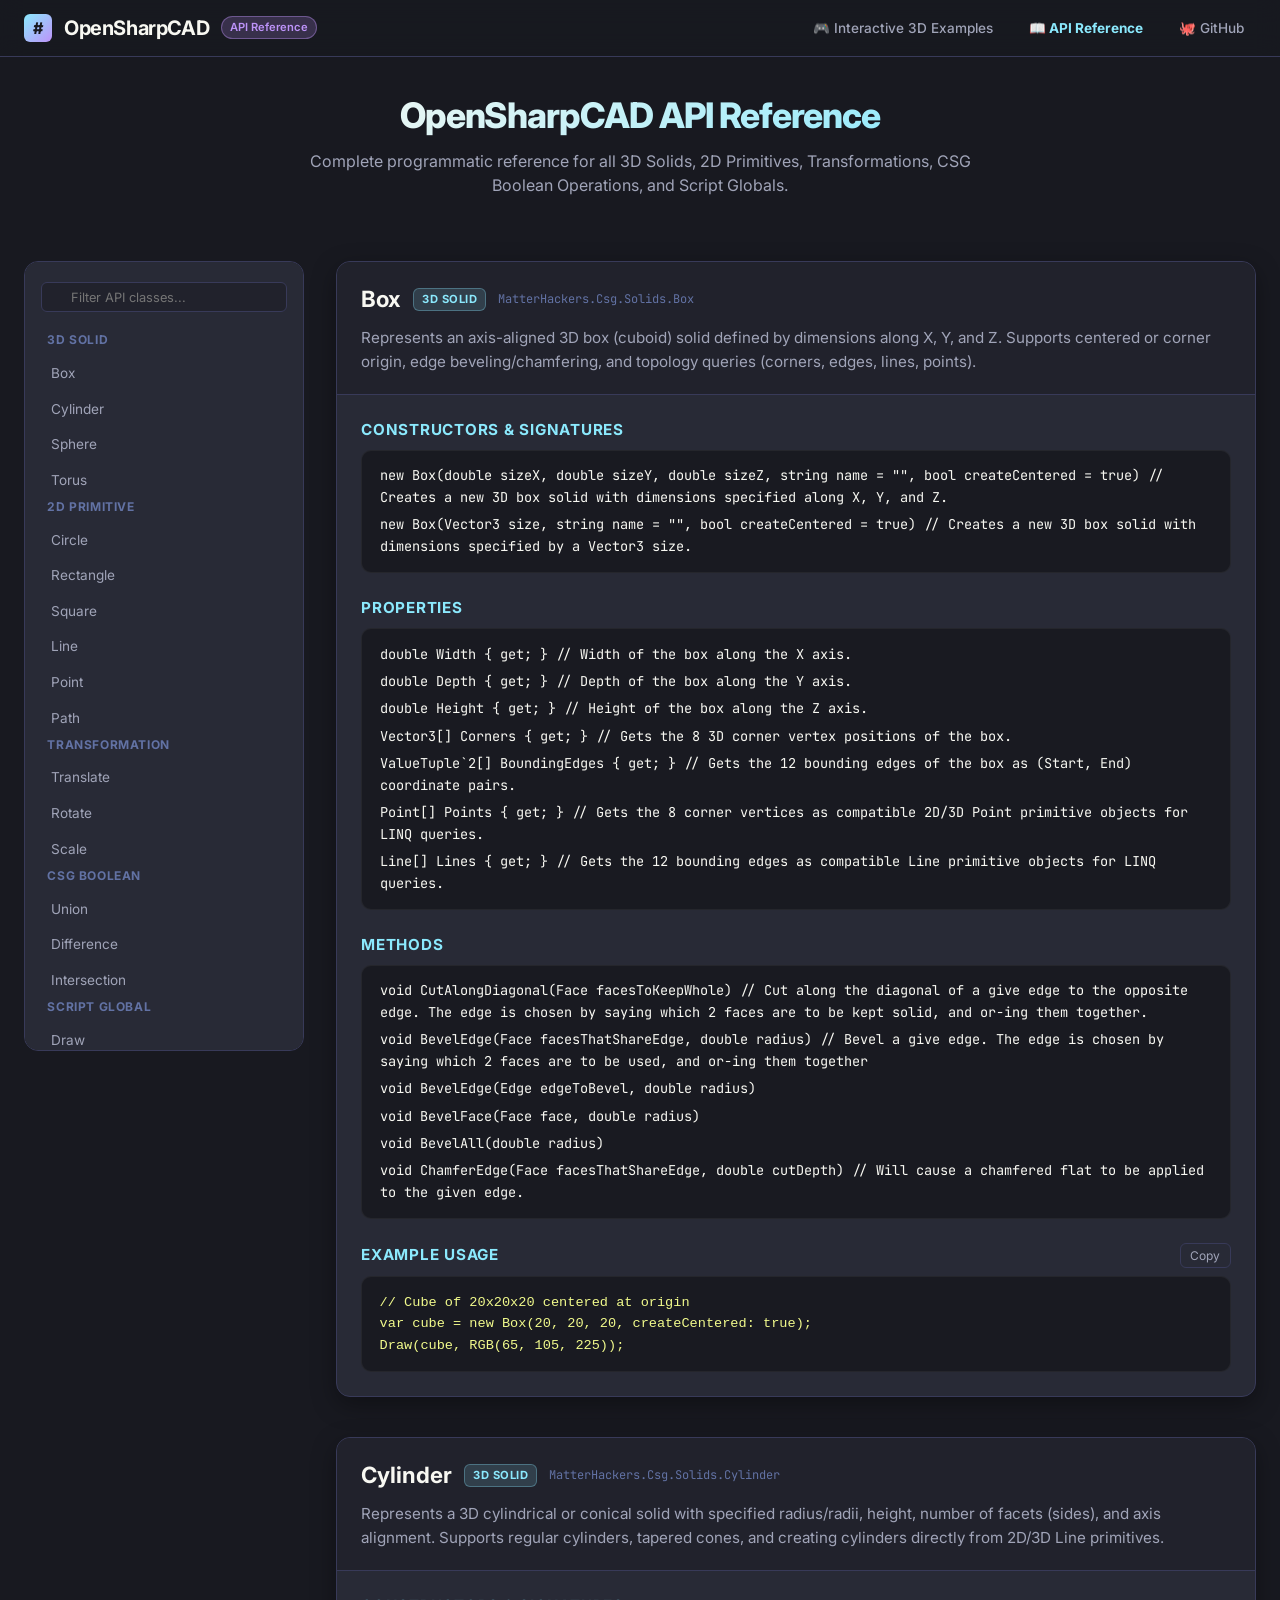
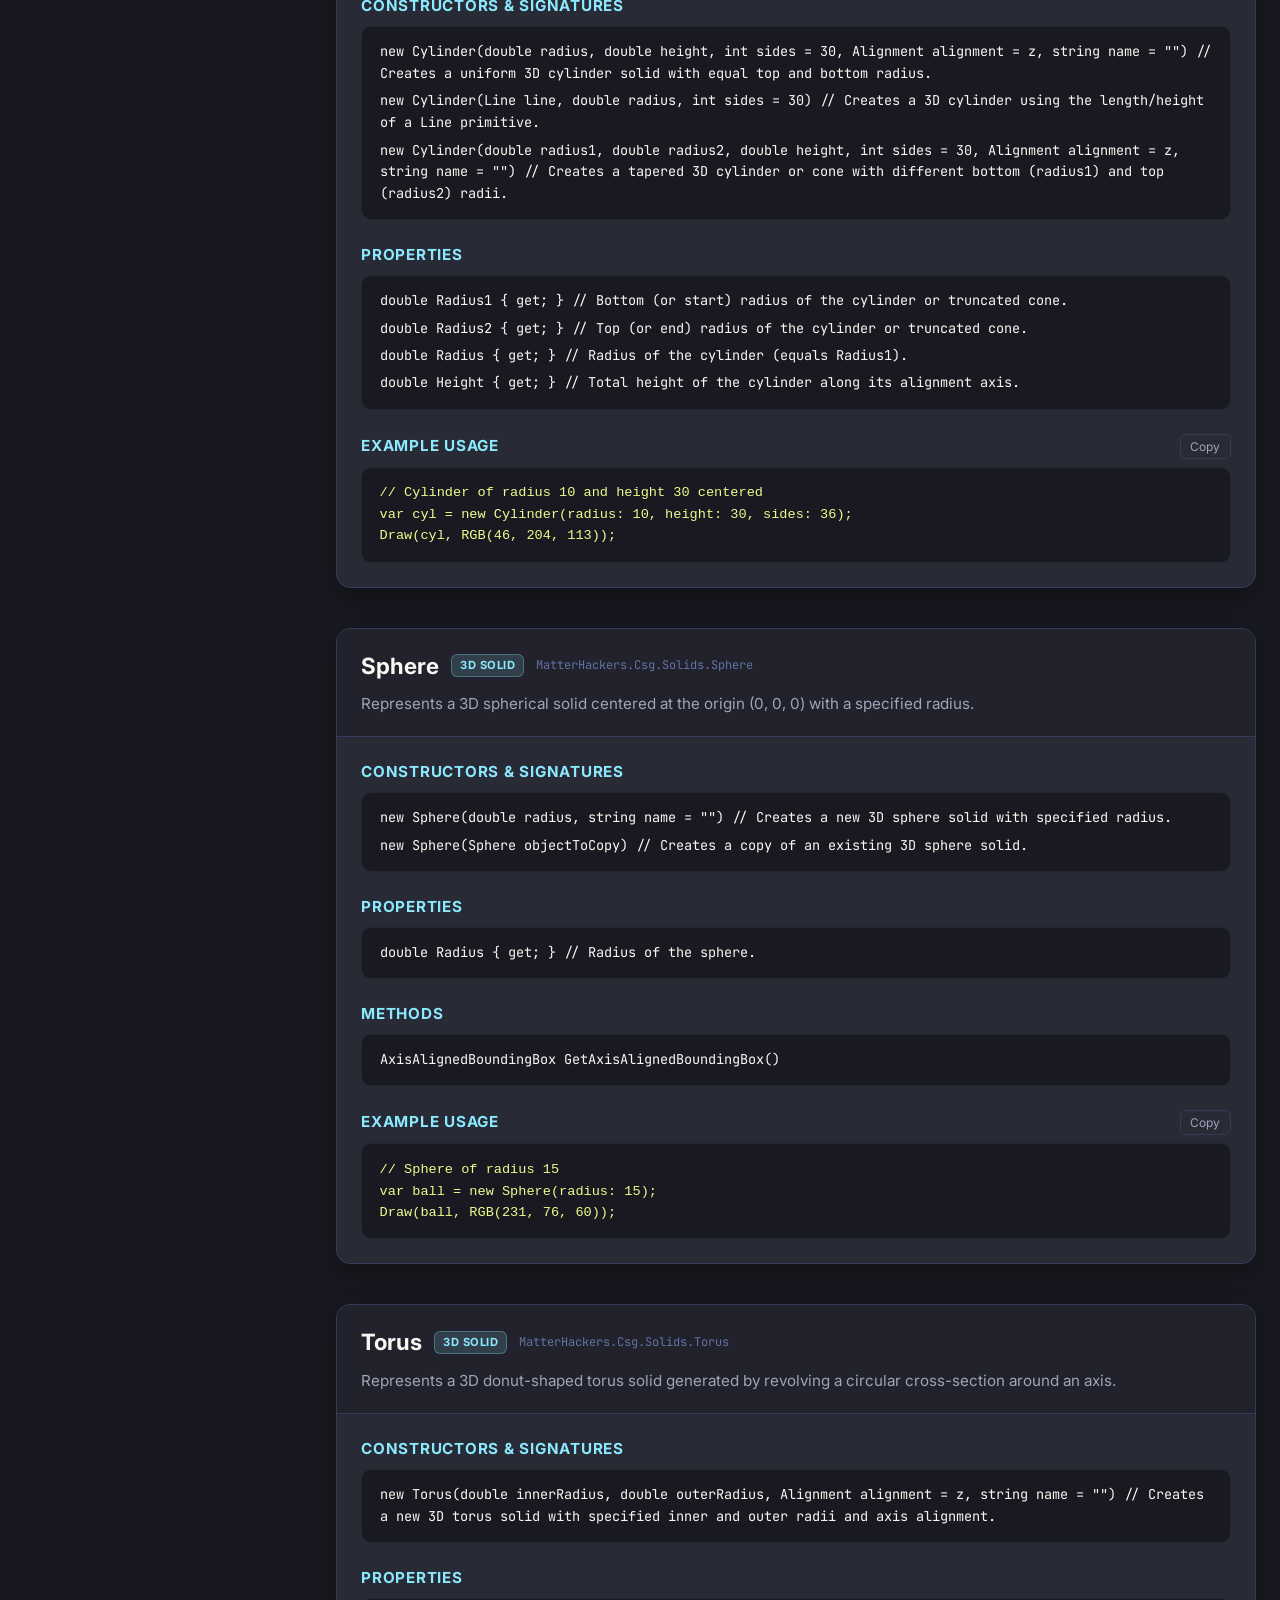
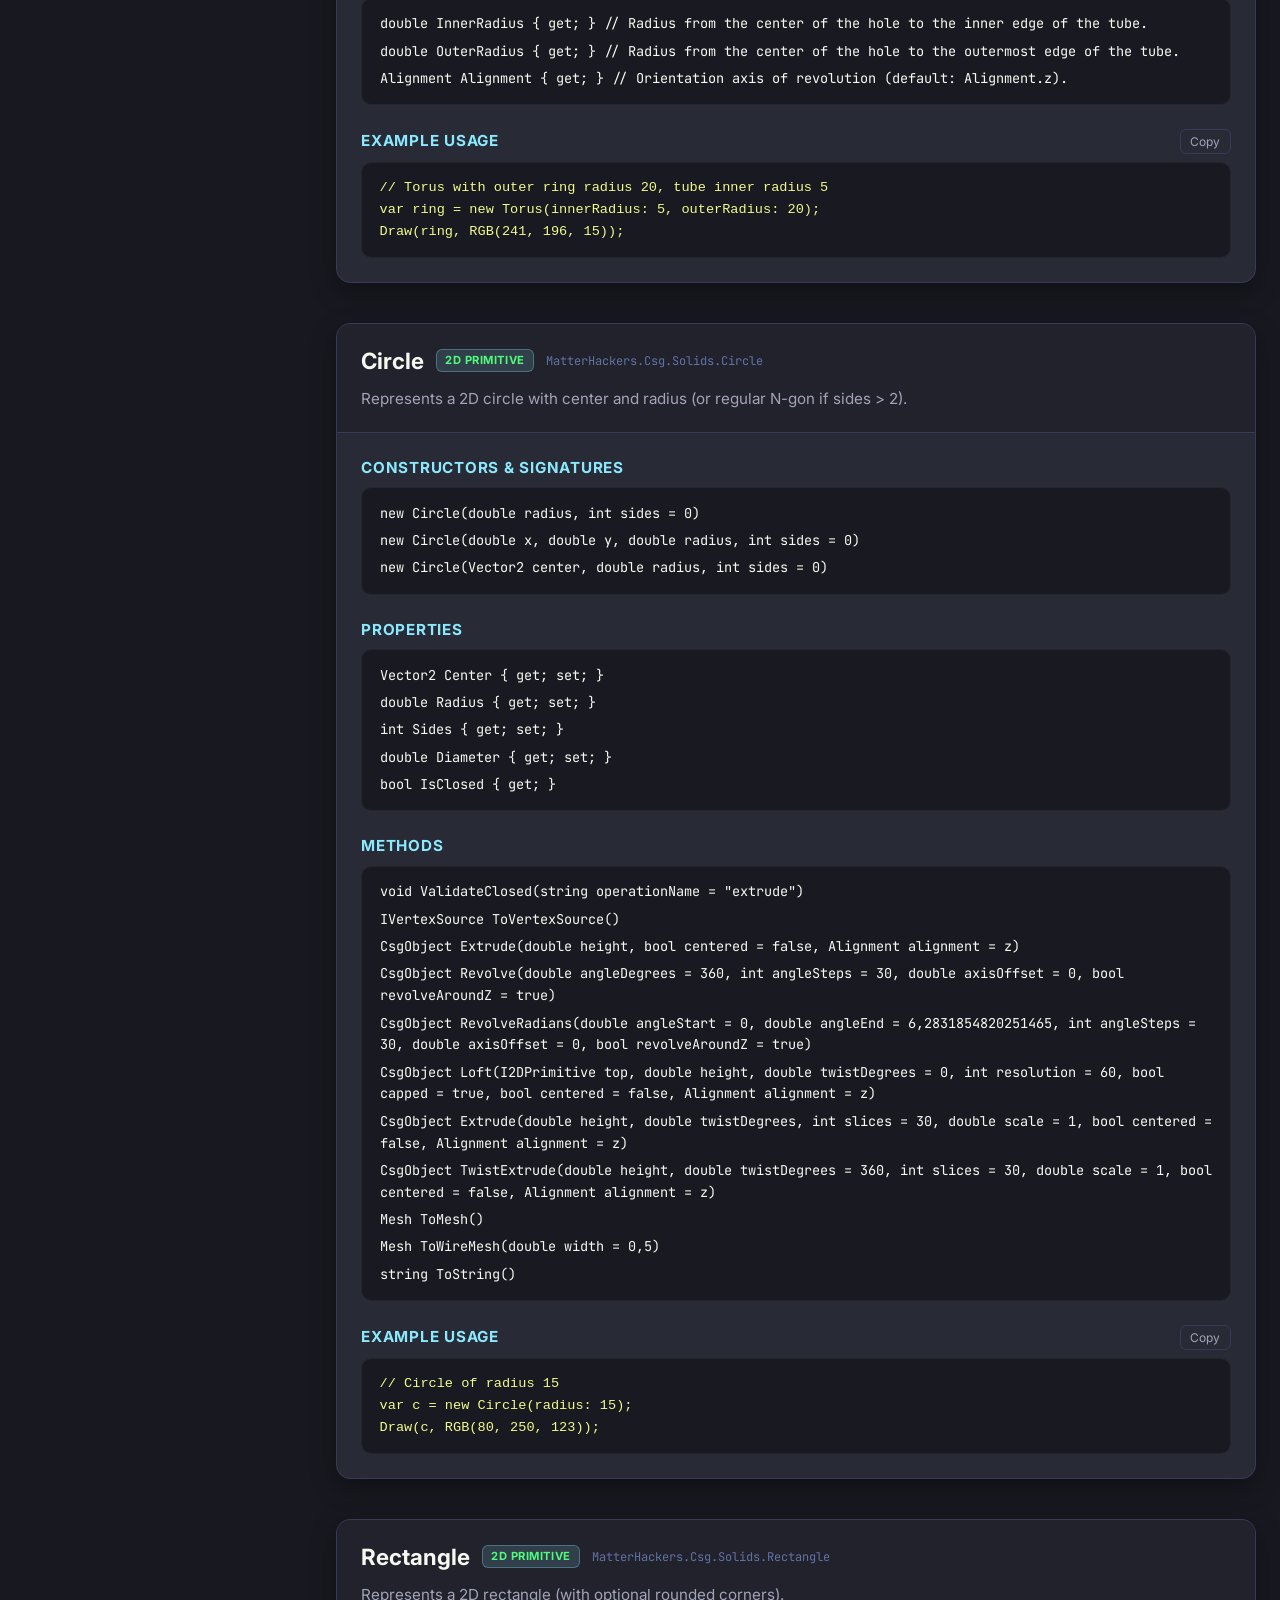
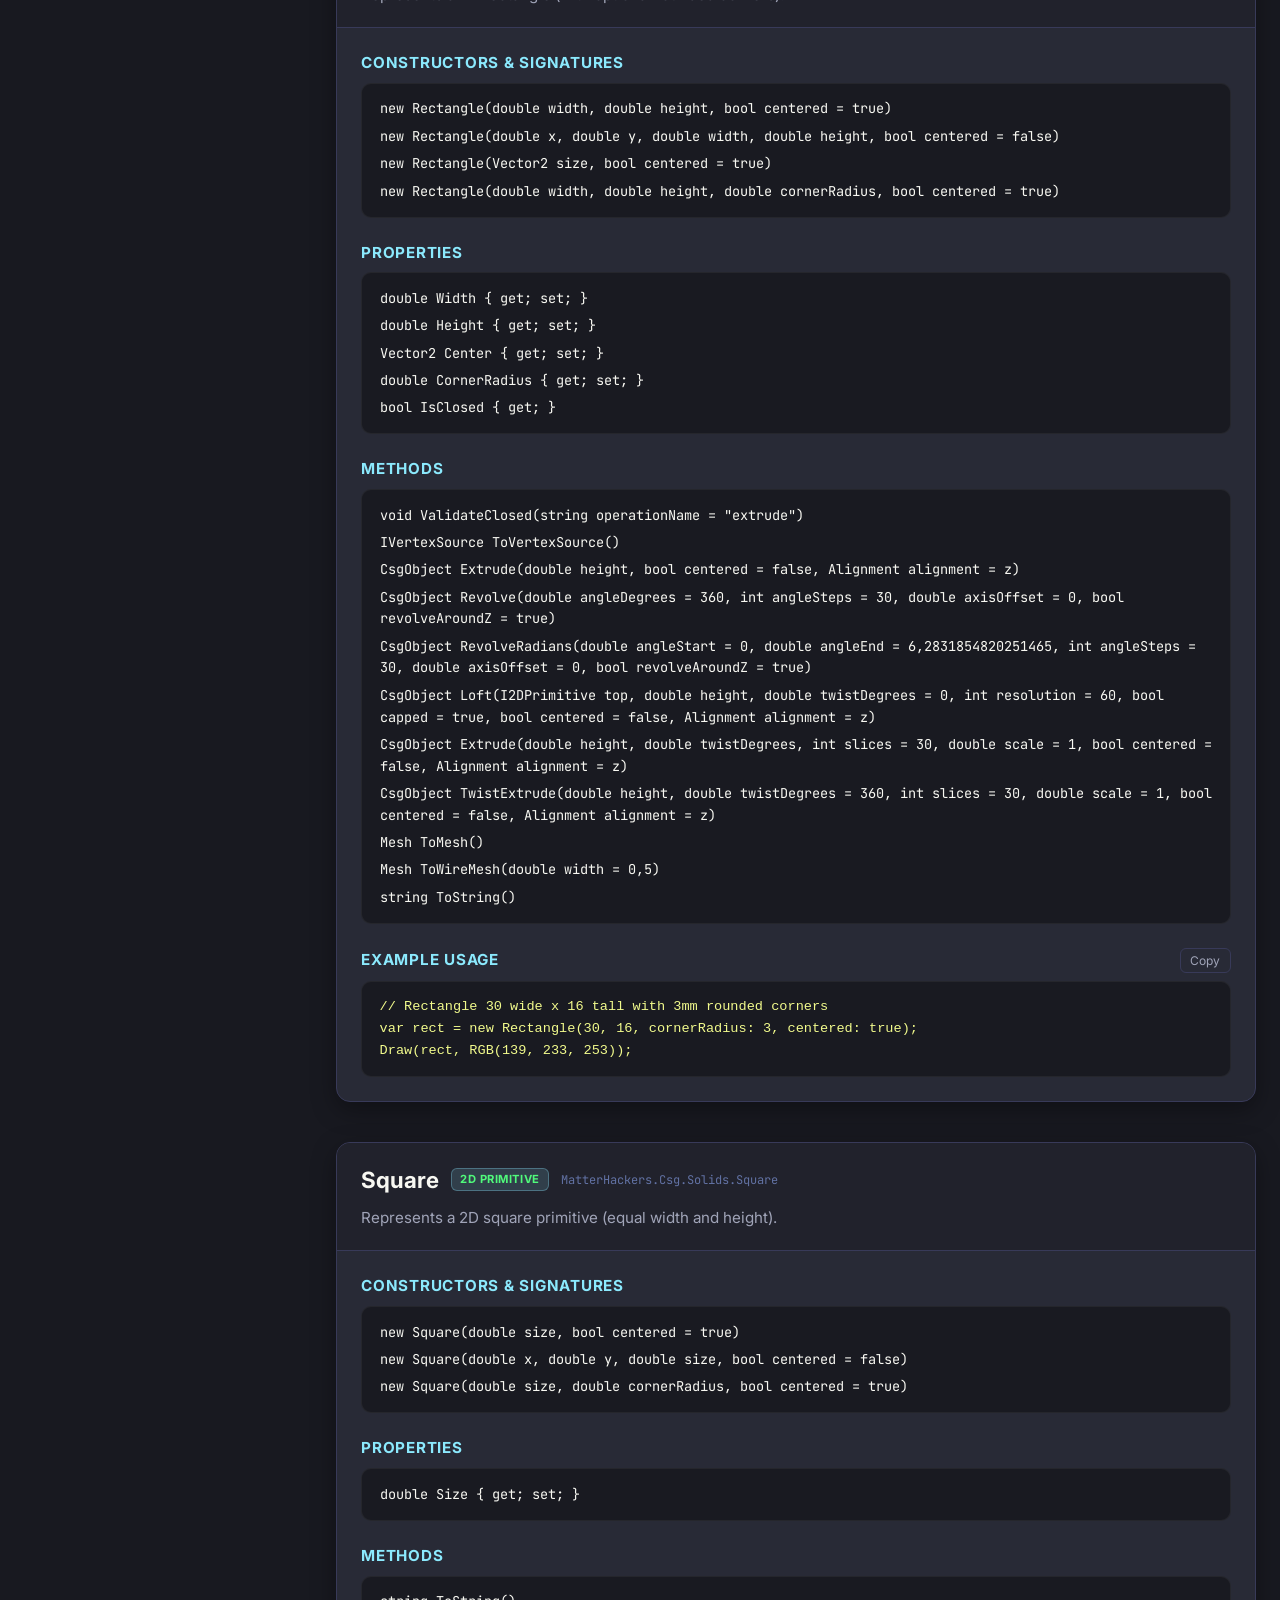
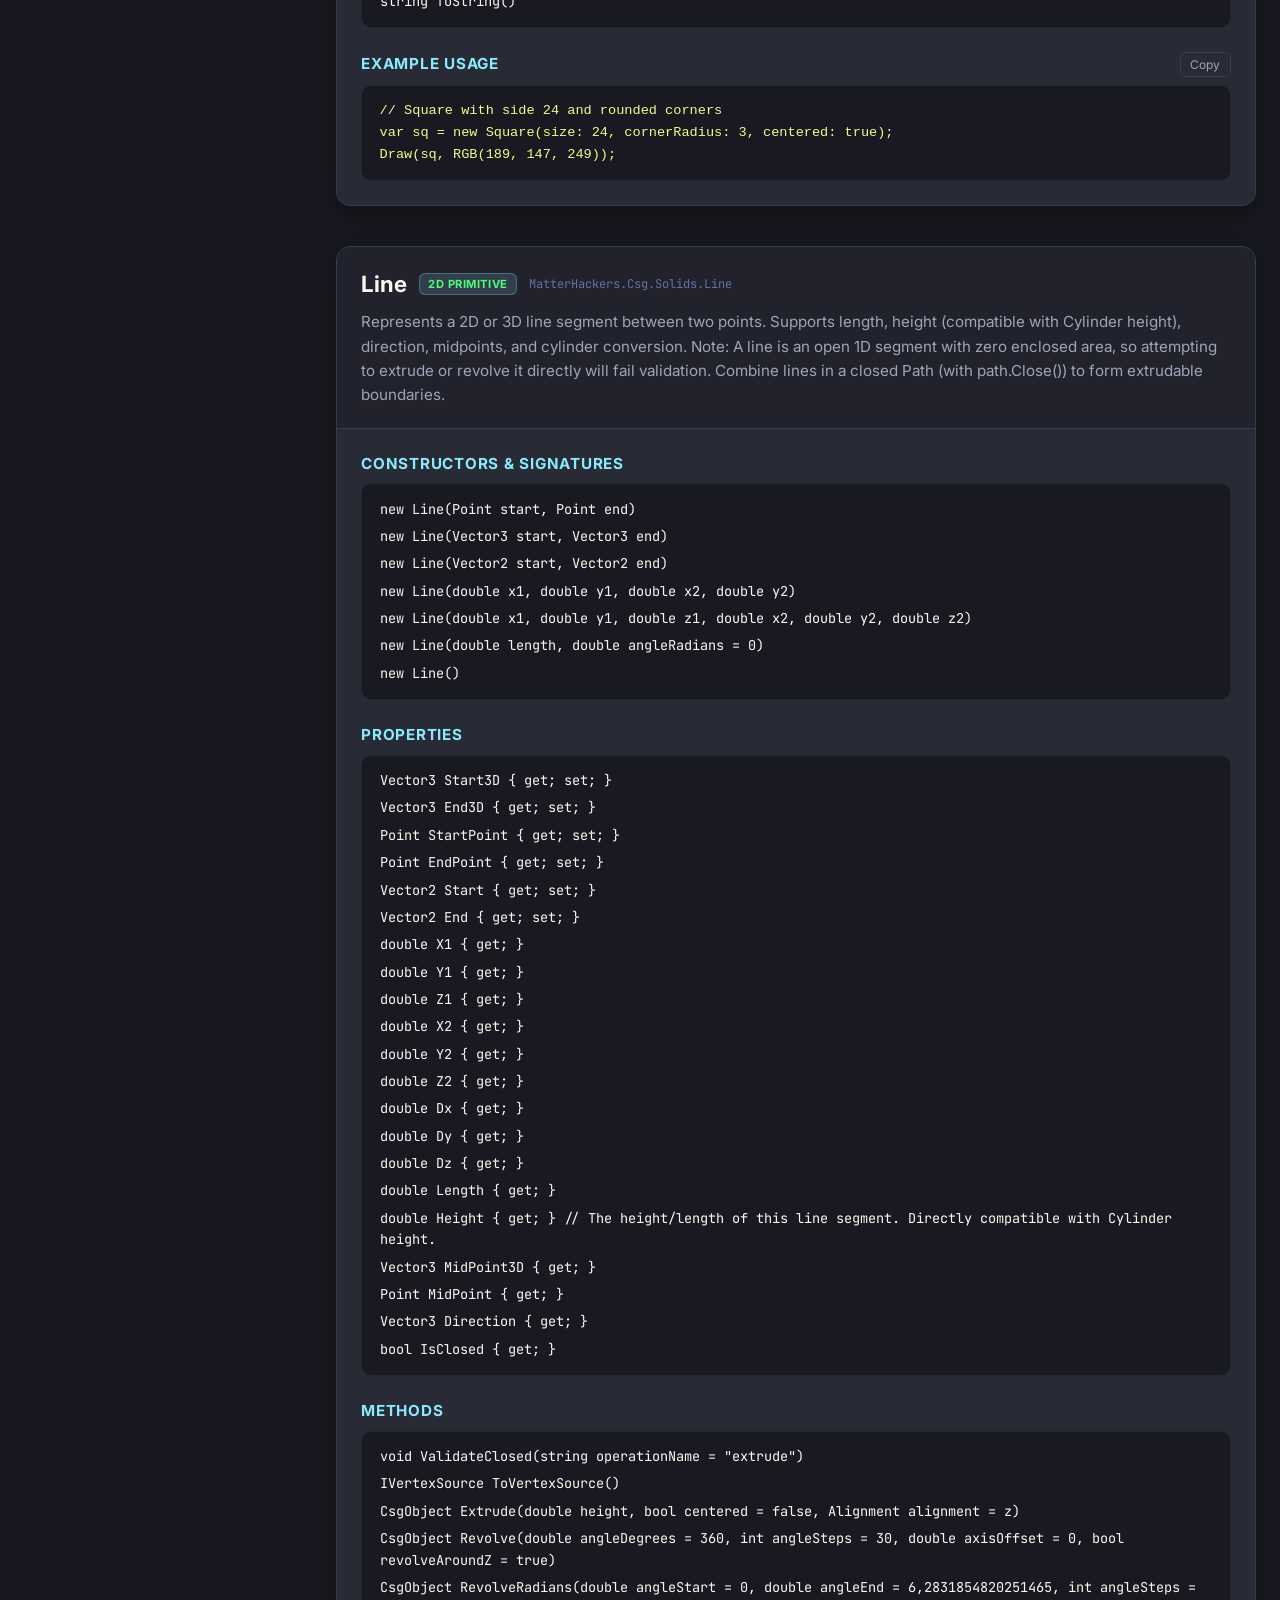
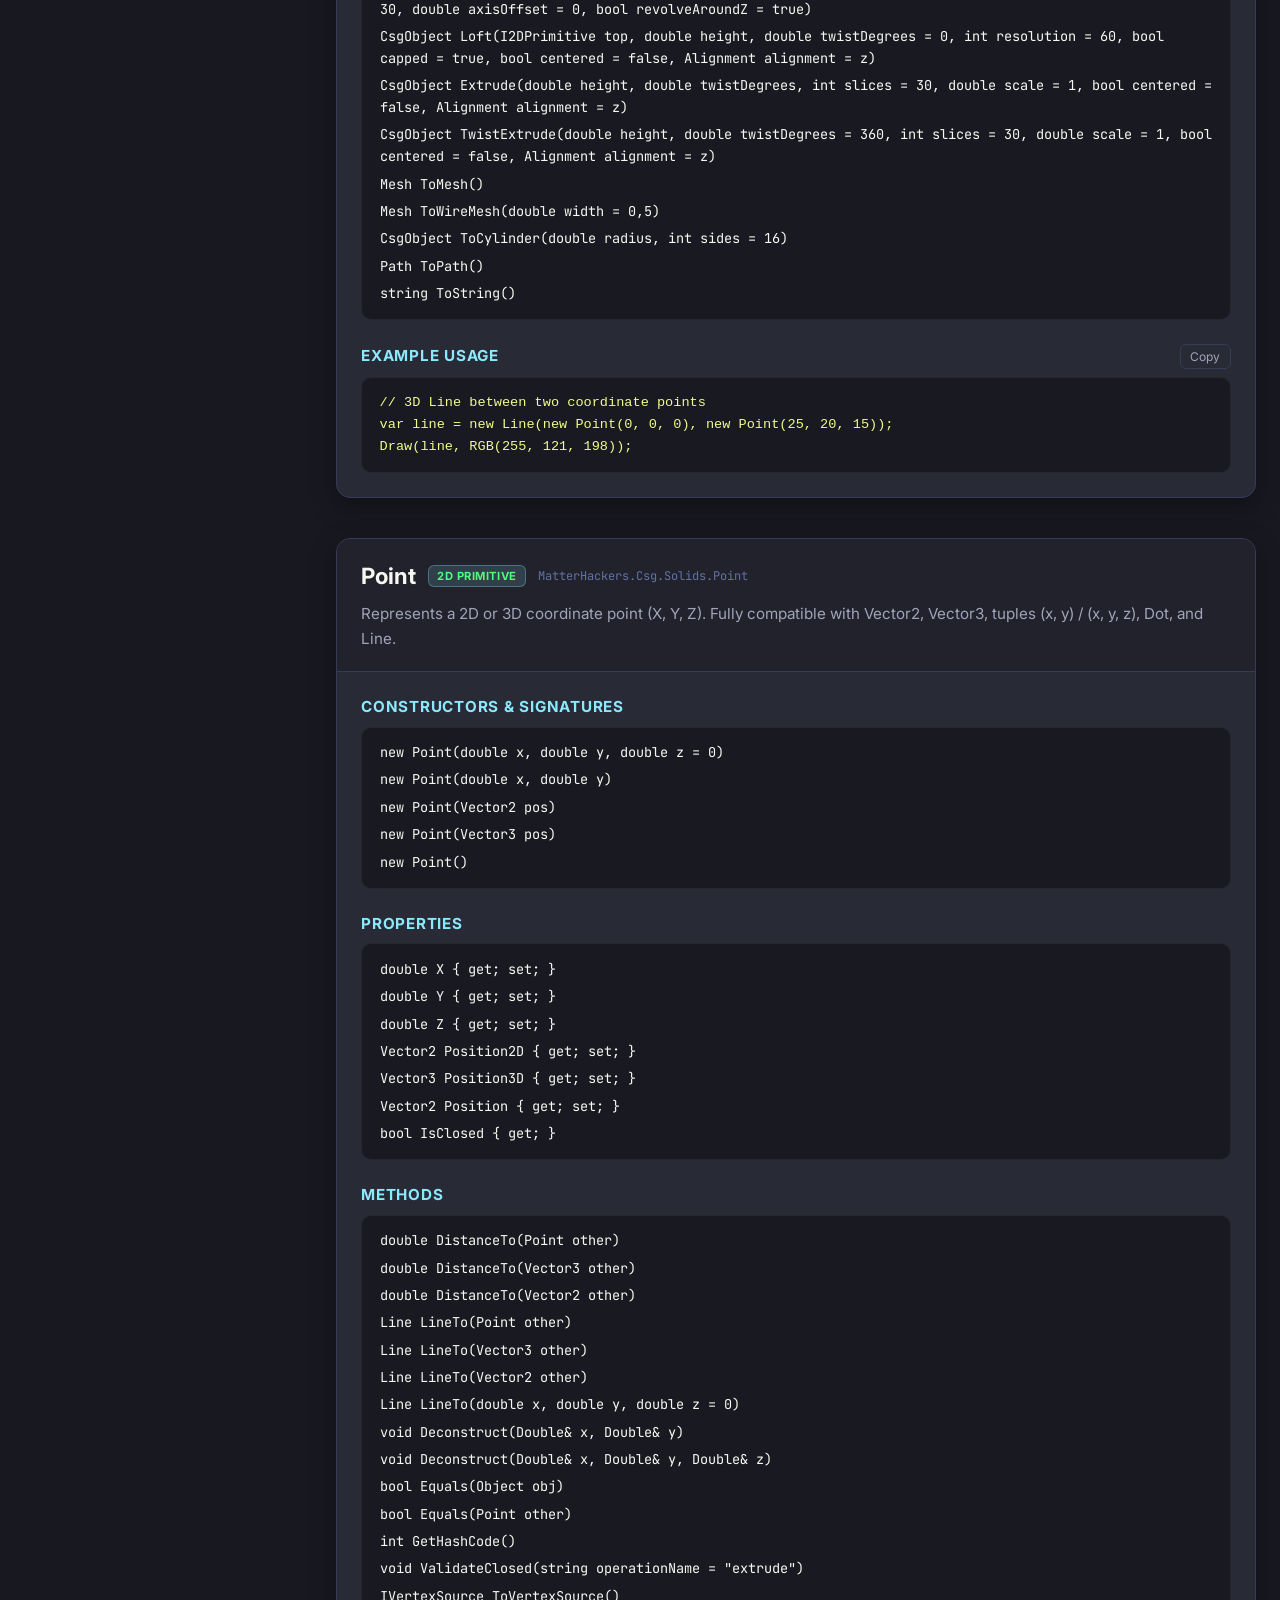
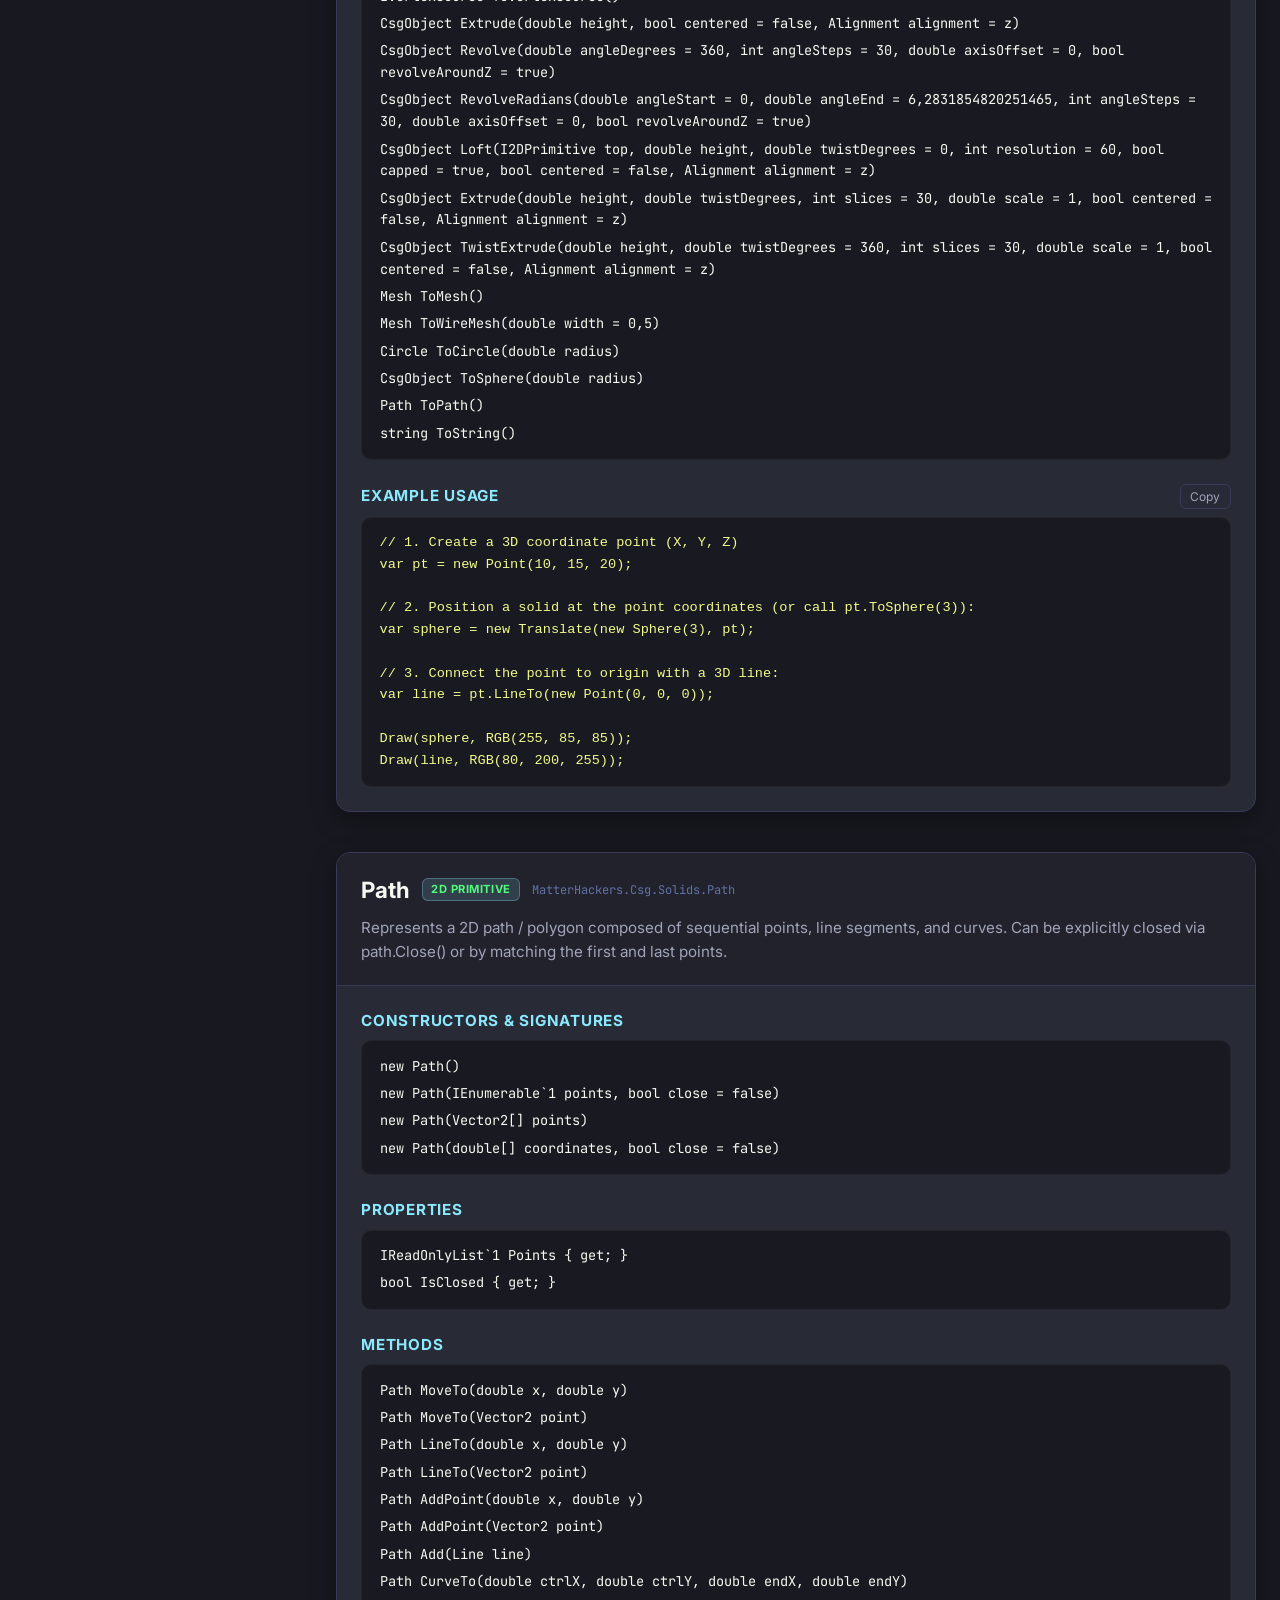
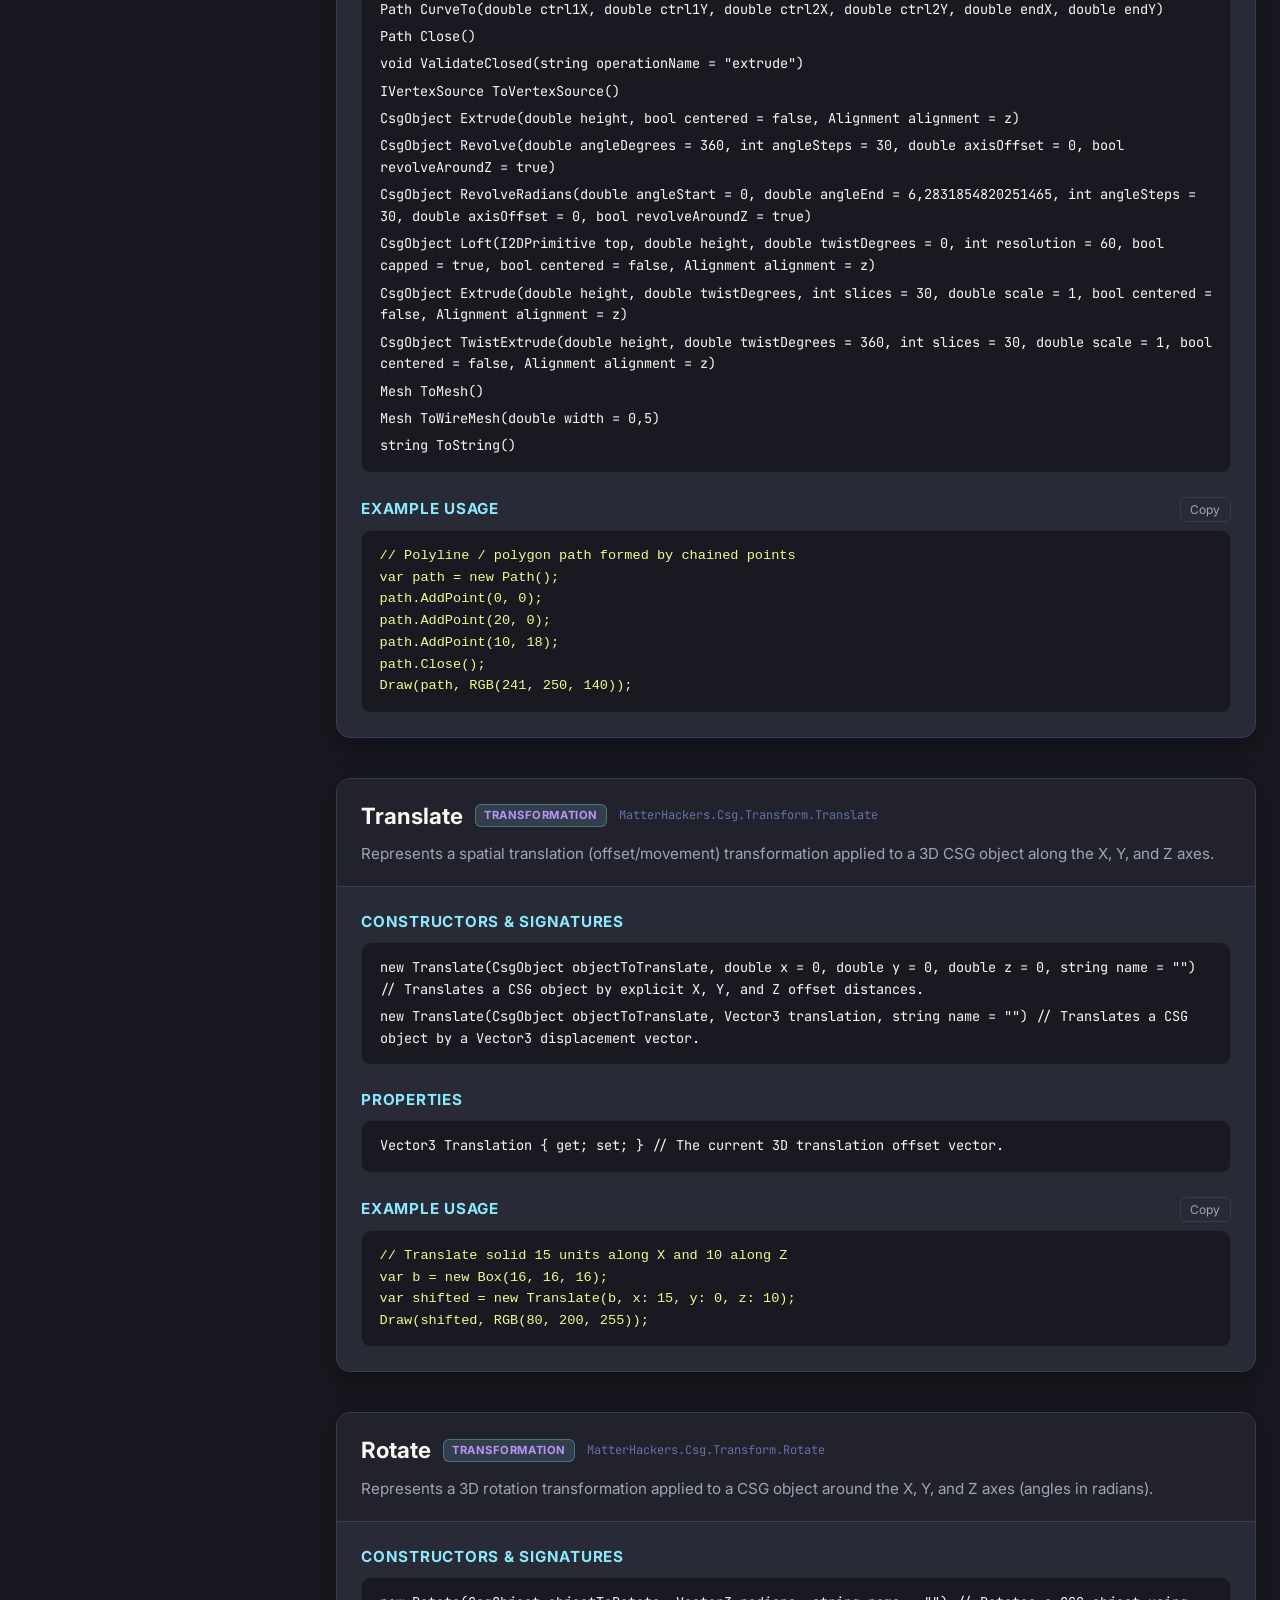
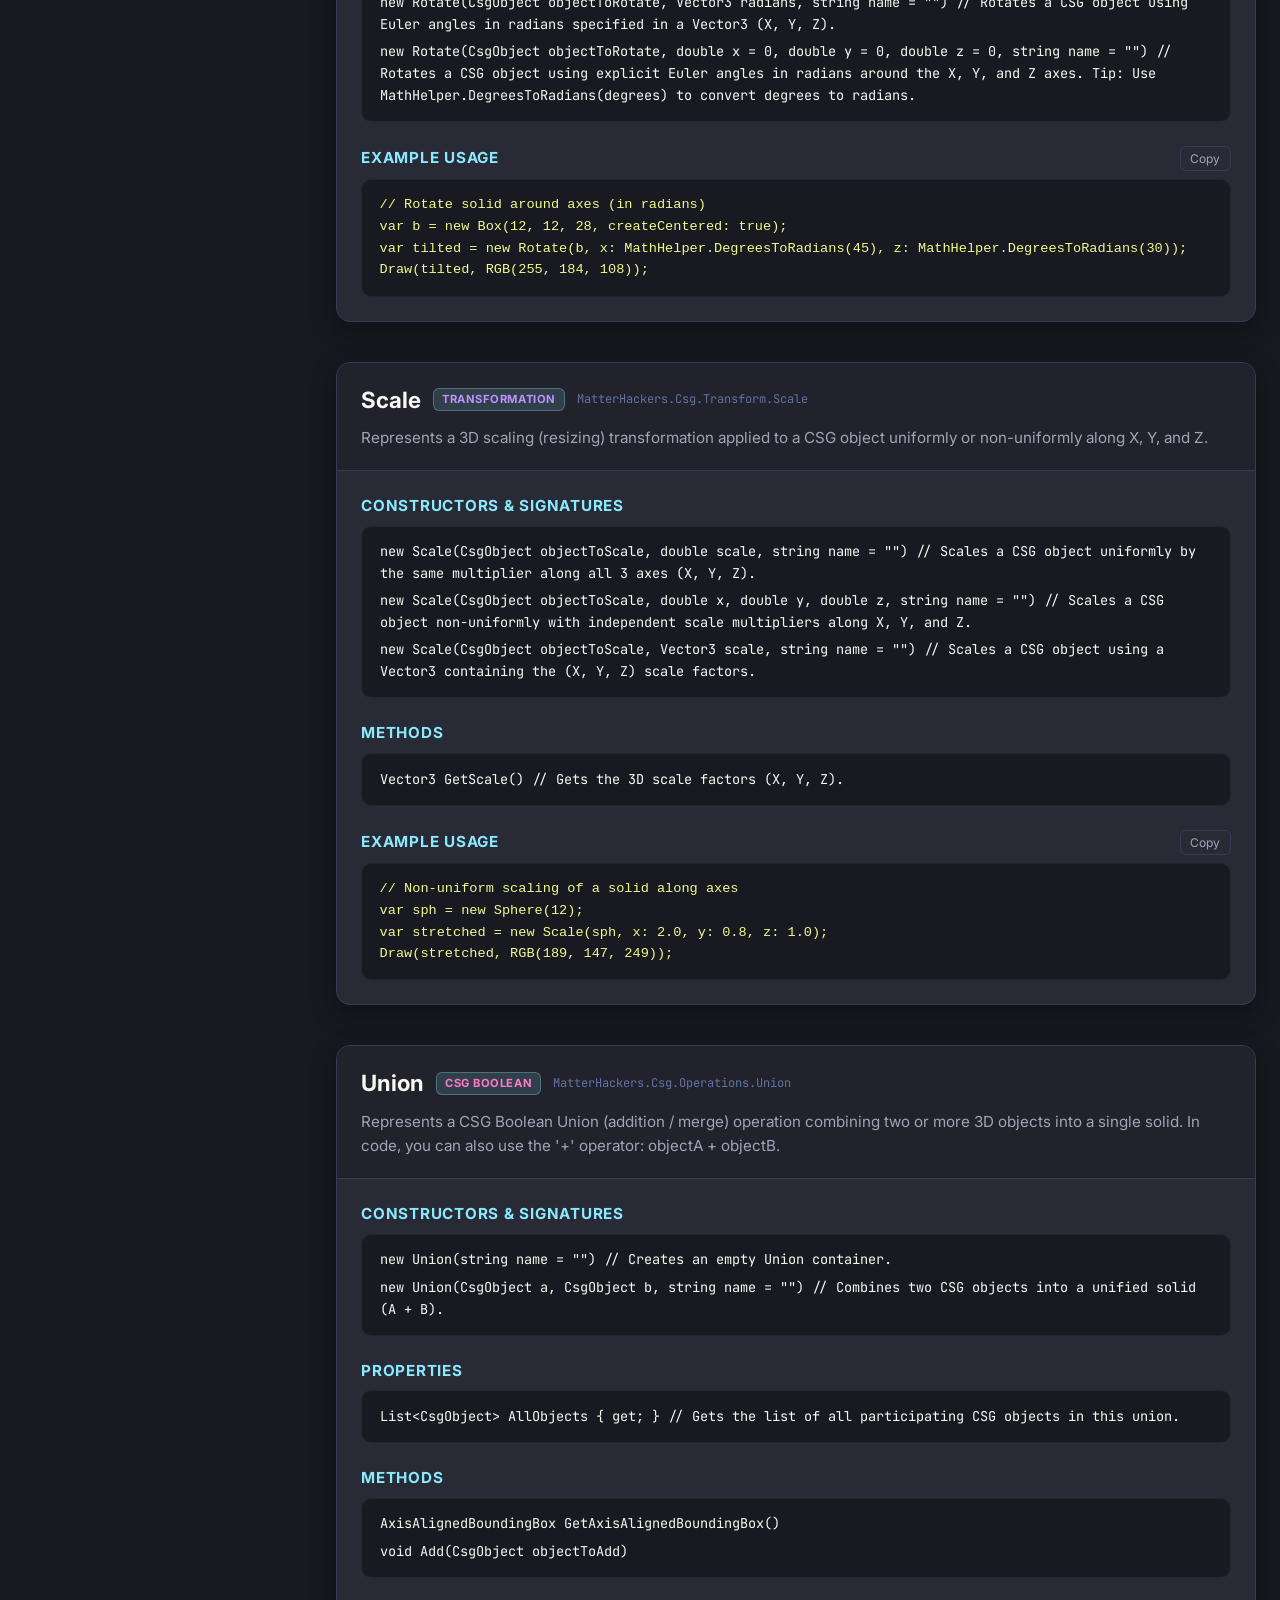
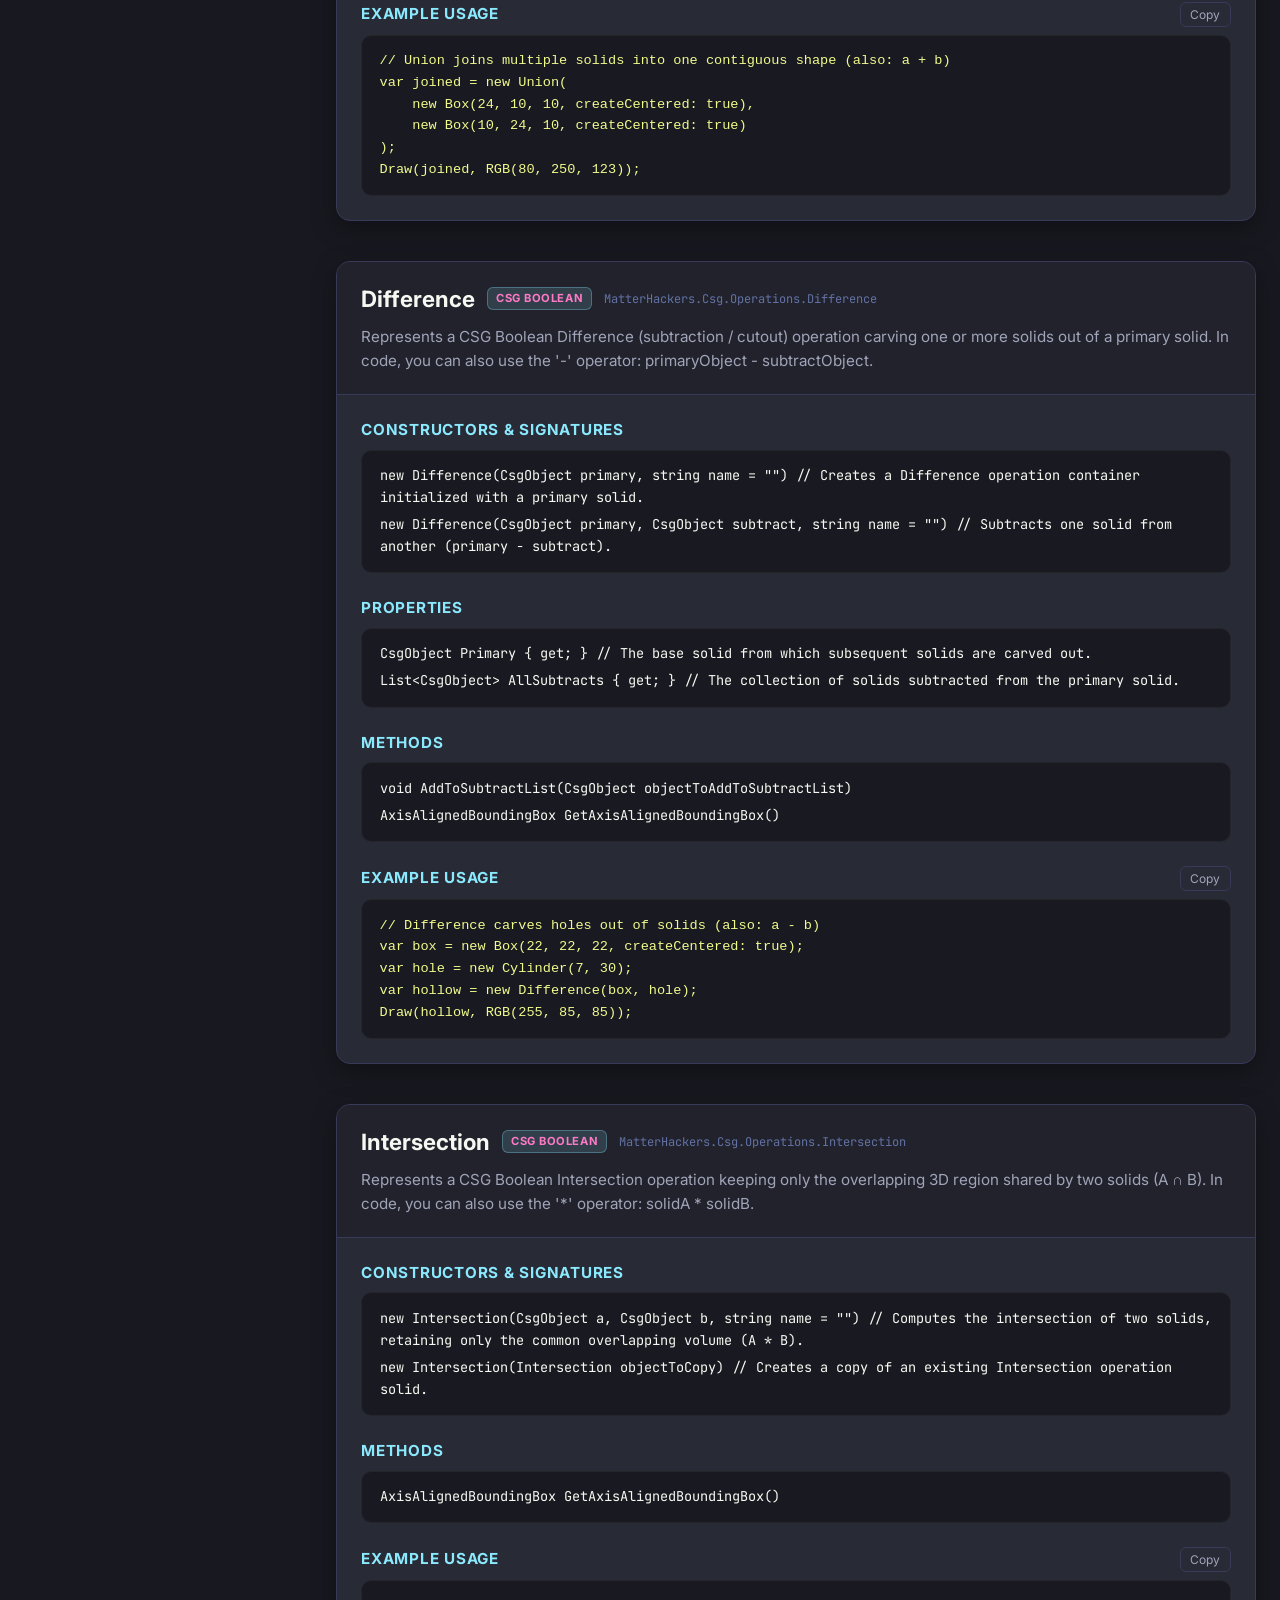
==== doc/api.html @ b5ca24b1 "test: add AutoDocumentationService HTML generation tests and API reference documentation file" ====
﻿<!DOCTYPE html>
<html lang="en">
<head>
  <meta charset="UTF-8">
  <meta name="viewport" content="width=device-width, initial-scale=1.0">
  <title>OpenSharpCAD — API Reference</title>
  <meta name="description" content="Comprehensive API Reference documentation for OpenSharpCAD: 3D Solids, 2D Primitives, Transformations, CSG Booleans, and Script Globals.">
  <link rel="icon" href="data:image/svg+xml,<svg xmlns='http://www.w3.org/2000/svg' viewBox='0 0 100 100'><text y='.9em' font-size='90'>💎</text></svg>">
  <link rel="preconnect" href="https://fonts.googleapis.com">
  <link rel="preconnect" href="https://fonts.gstatic.com" crossorigin>
  <link href="https://fonts.googleapis.com/css2?family=Inter:wght@400;500;600;700;800&family=JetBrains+Mono:wght@400;500;600;700&display=swap" rel="stylesheet">
  <link rel="stylesheet" href="styles.css">
</head>
<body>
  <header class="app-header">
    <div class="header-top">
      <a href="index.html" class="brand">
        <div class="brand-logo">#</div>
        <span class="brand-title">OpenSharpCAD</span>
        <span class="brand-badge">API Reference</span>
      </a>
      <div class="header-actions">
        <a href="index.html" class="nav-link">
          <span>🎮 Interactive 3D Examples</span>
        </a>
        <a href="api.html" class="nav-link" style="color: var(--accent-cyan); font-weight: 700;">
          <span>📖 API Reference</span>
        </a>
        <a href="https://github.com/roboter/OpenSharpCAD" class="nav-link" target="_blank" rel="noopener">
          <span>🐙 GitHub</span>
        </a>
      </div>
    </div>
  </header>
  <section class="hero-section" style="padding: 2rem 1.5rem 1rem;">
    <h1 class="hero-title">OpenSharpCAD API Reference</h1>
    <p class="hero-subtitle">Complete programmatic reference for all 3D Solids, 2D Primitives, Transformations, CSG Boolean Operations, and Script Globals.</p>
  </section>
  <div class="api-layout">
    <aside class="api-sidebar">
      <div class="api-sidebar-search">
        <input type="text" id="api-filter-input" class="api-sidebar-input" placeholder="Filter API classes...">
      </div>
      <nav id="api-nav">
        <div class="api-nav-group">
          <div class="api-nav-group-title">3D Solid</div>
          <a href="#box" class="api-nav-link" data-name="box">
            <span>Box</span>
          </a>
          <a href="#cylinder" class="api-nav-link" data-name="cylinder">
            <span>Cylinder</span>
          </a>
          <a href="#sphere" class="api-nav-link" data-name="sphere">
            <span>Sphere</span>
          </a>
          <a href="#torus" class="api-nav-link" data-name="torus">
            <span>Torus</span>
          </a>
        </div>
        <div class="api-nav-group">
          <div class="api-nav-group-title">2D Primitive</div>
          <a href="#circle" class="api-nav-link" data-name="circle">
            <span>Circle</span>
          </a>
          <a href="#rectangle" class="api-nav-link" data-name="rectangle">
            <span>Rectangle</span>
          </a>
          <a href="#square" class="api-nav-link" data-name="square">
            <span>Square</span>
          </a>
          <a href="#line" class="api-nav-link" data-name="line">
            <span>Line</span>
          </a>
          <a href="#point" class="api-nav-link" data-name="point">
            <span>Point</span>
          </a>
          <a href="#path" class="api-nav-link" data-name="path">
            <span>Path</span>
          </a>
        </div>
        <div class="api-nav-group">
          <div class="api-nav-group-title">Transformation</div>
          <a href="#translate" class="api-nav-link" data-name="translate">
            <span>Translate</span>
          </a>
          <a href="#rotate" class="api-nav-link" data-name="rotate">
            <span>Rotate</span>
          </a>
          <a href="#scale" class="api-nav-link" data-name="scale">
            <span>Scale</span>
          </a>
        </div>
        <div class="api-nav-group">
          <div class="api-nav-group-title">CSG Boolean</div>
          <a href="#union" class="api-nav-link" data-name="union">
            <span>Union</span>
          </a>
          <a href="#difference" class="api-nav-link" data-name="difference">
            <span>Difference</span>
          </a>
          <a href="#intersection" class="api-nav-link" data-name="intersection">
            <span>Intersection</span>
          </a>
        </div>
        <div class="api-nav-group">
          <div class="api-nav-group-title">Script Global</div>
          <a href="#draw" class="api-nav-link" data-name="draw">
            <span>Draw</span>
          </a>
          <a href="#extrude" class="api-nav-link" data-name="extrude">
            <span>Extrude</span>
          </a>
          <a href="#twistextrude" class="api-nav-link" data-name="twistextrude">
            <span>TwistExtrude</span>
          </a>
          <a href="#revolve" class="api-nav-link" data-name="revolve">
            <span>Revolve</span>
          </a>
          <a href="#loft" class="api-nav-link" data-name="loft">
            <span>Loft</span>
          </a>
          <a href="#rgb--rgba--rgbf" class="api-nav-link" data-name="rgb / rgba / rgbf">
            <span>RGB / RGBA / RGBf</span>
          </a>
        </div>
      </nav>
    </aside>
    <main class="api-main-content" id="api-main-content">
      <article class="api-entry-card" id="box" data-name="box">
        <header class="api-entry-header">
          <div class="api-entry-title-row">
            <h2 class="api-entry-title">Box</h2>
            <span class="card-badge" style="background: rgba(139, 233, 253, 0.15); color: var(--accent-cyan); border: 1px solid rgba(139, 233, 253, 0.3);">3D Solid</span>
            <span class="api-entry-namespace">MatterHackers.Csg.Solids.Box</span>
          </div>
          <p class="api-entry-summary">Represents an axis-aligned 3D box (cuboid) solid defined by dimensions along X, Y, and Z. Supports centered or corner origin, edge beveling/chamfering, and topology queries (corners, edges, lines, points).</p>
        </header>
        <div class="api-entry-body">
          <section>
            <h3 class="api-section-heading">Constructors & Signatures</h3>
            <div class="api-code-block">
              <div class="api-code-item">new Box(double sizeX, double sizeY, double sizeZ, string name = &quot;&quot;, bool createCentered = true)  // Creates a new 3D box solid with dimensions specified along X, Y, and Z.</div>
              <div class="api-code-item">new Box(Vector3 size, string name = &quot;&quot;, bool createCentered = true)  // Creates a new 3D box solid with dimensions specified by a Vector3 size.</div>
            </div>
          </section>
          <section>
            <h3 class="api-section-heading">Properties</h3>
            <div class="api-code-block">
              <div class="api-code-item">double Width { get; }  // Width of the box along the X axis.</div>
              <div class="api-code-item">double Depth { get; }  // Depth of the box along the Y axis.</div>
              <div class="api-code-item">double Height { get; }  // Height of the box along the Z axis.</div>
              <div class="api-code-item">Vector3[] Corners { get; }  // Gets the 8 3D corner vertex positions of the box.</div>
              <div class="api-code-item">ValueTuple`2[] BoundingEdges { get; }  // Gets the 12 bounding edges of the box as (Start, End) coordinate pairs.</div>
              <div class="api-code-item">Point[] Points { get; }  // Gets the 8 corner vertices as compatible 2D/3D Point primitive objects for LINQ queries.</div>
              <div class="api-code-item">Line[] Lines { get; }  // Gets the 12 bounding edges as compatible Line primitive objects for LINQ queries.</div>
            </div>
          </section>
          <section>
            <h3 class="api-section-heading">Methods</h3>
            <div class="api-code-block">
              <div class="api-code-item">void CutAlongDiagonal(Face facesToKeepWhole)  // Cut along the diagonal of a give edge to the opposite edge.  The edge is chosen by saying which 2 faces are to be kept solid, and or-ing them together.</div>
              <div class="api-code-item">void BevelEdge(Face facesThatShareEdge, double radius)  // Bevel a give edge.  The edge is chosen by saying which 2 faces are to be used, and or-ing them together</div>
              <div class="api-code-item">void BevelEdge(Edge edgeToBevel, double radius)</div>
              <div class="api-code-item">void BevelFace(Face face, double radius)</div>
              <div class="api-code-item">void BevelAll(double radius)</div>
              <div class="api-code-item">void ChamferEdge(Face facesThatShareEdge, double cutDepth)  // Will cause a chamfered flat to be applied to the given edge.</div>
            </div>
          </section>
          <section>
            <div style="display: flex; justify-content: space-between; align-items: center; margin-bottom: 0.5rem;">
              <h3 class="api-section-heading" style="margin-bottom: 0;">Example Usage</h3>
              <button class="copy-btn" data-code="%2F%2F%20Cube%20of%2020x20x20%20centered%20at%20origin%0Avar%20cube%20%3D%20new%20Box%2820%2C%2020%2C%2020%2C%20createCentered%3A%20true%29%3B%0ADraw%28cube%2C%20RGB%2865%2C%20105%2C%20225%29%29%3B">
                <span>Copy</span>
              </button>
            </div>
            <div class="api-code-block" style="color: var(--accent-yellow);">
              <pre><code>// Cube of 20x20x20 centered at origin
var cube = new Box(20, 20, 20, createCentered: true);
Draw(cube, RGB(65, 105, 225));</code></pre>
            </div>
          </section>
        </div>
      </article>
      <article class="api-entry-card" id="cylinder" data-name="cylinder">
        <header class="api-entry-header">
          <div class="api-entry-title-row">
            <h2 class="api-entry-title">Cylinder</h2>
            <span class="card-badge" style="background: rgba(139, 233, 253, 0.15); color: var(--accent-cyan); border: 1px solid rgba(139, 233, 253, 0.3);">3D Solid</span>
            <span class="api-entry-namespace">MatterHackers.Csg.Solids.Cylinder</span>
          </div>
          <p class="api-entry-summary">Represents a 3D cylindrical or conical solid with specified radius/radii, height, number of facets (sides), and axis alignment. Supports regular cylinders, tapered cones, and creating cylinders directly from 2D/3D Line primitives.</p>
        </header>
        <div class="api-entry-body">
          <section>
            <h3 class="api-section-heading">Constructors & Signatures</h3>
            <div class="api-code-block">
              <div class="api-code-item">new Cylinder(double radius, double height, int sides = 30, Alignment alignment = z, string name = &quot;&quot;)  // Creates a uniform 3D cylinder solid with equal top and bottom radius.</div>
              <div class="api-code-item">new Cylinder(Line line, double radius, int sides = 30)  // Creates a 3D cylinder using the length/height of a Line primitive.</div>
              <div class="api-code-item">new Cylinder(double radius1, double radius2, double height, int sides = 30, Alignment alignment = z, string name = &quot;&quot;)  // Creates a tapered 3D cylinder or cone with different bottom (radius1) and top (radius2) radii.</div>
            </div>
          </section>
          <section>
            <h3 class="api-section-heading">Properties</h3>
            <div class="api-code-block">
              <div class="api-code-item">double Radius1 { get; }  // Bottom (or start) radius of the cylinder or truncated cone.</div>
              <div class="api-code-item">double Radius2 { get; }  // Top (or end) radius of the cylinder or truncated cone.</div>
              <div class="api-code-item">double Radius { get; }  // Radius of the cylinder (equals Radius1).</div>
              <div class="api-code-item">double Height { get; }  // Total height of the cylinder along its alignment axis.</div>
            </div>
          </section>
          <section>
            <div style="display: flex; justify-content: space-between; align-items: center; margin-bottom: 0.5rem;">
              <h3 class="api-section-heading" style="margin-bottom: 0;">Example Usage</h3>
              <button class="copy-btn" data-code="%2F%2F%20Cylinder%20of%20radius%2010%20and%20height%2030%20centered%0Avar%20cyl%20%3D%20new%20Cylinder%28radius%3A%2010%2C%20height%3A%2030%2C%20sides%3A%2036%29%3B%0ADraw%28cyl%2C%20RGB%2846%2C%20204%2C%20113%29%29%3B">
                <span>Copy</span>
              </button>
            </div>
            <div class="api-code-block" style="color: var(--accent-yellow);">
              <pre><code>// Cylinder of radius 10 and height 30 centered
var cyl = new Cylinder(radius: 10, height: 30, sides: 36);
Draw(cyl, RGB(46, 204, 113));</code></pre>
            </div>
          </section>
        </div>
      </article>
      <article class="api-entry-card" id="sphere" data-name="sphere">
        <header class="api-entry-header">
          <div class="api-entry-title-row">
            <h2 class="api-entry-title">Sphere</h2>
            <span class="card-badge" style="background: rgba(139, 233, 253, 0.15); color: var(--accent-cyan); border: 1px solid rgba(139, 233, 253, 0.3);">3D Solid</span>
            <span class="api-entry-namespace">MatterHackers.Csg.Solids.Sphere</span>
          </div>
          <p class="api-entry-summary">Represents a 3D spherical solid centered at the origin (0, 0, 0) with a specified radius.</p>
        </header>
        <div class="api-entry-body">
          <section>
            <h3 class="api-section-heading">Constructors & Signatures</h3>
            <div class="api-code-block">
              <div class="api-code-item">new Sphere(double radius, string name = &quot;&quot;)  // Creates a new 3D sphere solid with specified radius.</div>
              <div class="api-code-item">new Sphere(Sphere objectToCopy)  // Creates a copy of an existing 3D sphere solid.</div>
            </div>
          </section>
          <section>
            <h3 class="api-section-heading">Properties</h3>
            <div class="api-code-block">
              <div class="api-code-item">double Radius { get; }  // Radius of the sphere.</div>
            </div>
          </section>
          <section>
            <h3 class="api-section-heading">Methods</h3>
            <div class="api-code-block">
              <div class="api-code-item">AxisAlignedBoundingBox GetAxisAlignedBoundingBox()</div>
            </div>
          </section>
          <section>
            <div style="display: flex; justify-content: space-between; align-items: center; margin-bottom: 0.5rem;">
              <h3 class="api-section-heading" style="margin-bottom: 0;">Example Usage</h3>
              <button class="copy-btn" data-code="%2F%2F%20Sphere%20of%20radius%2015%0Avar%20ball%20%3D%20new%20Sphere%28radius%3A%2015%29%3B%0ADraw%28ball%2C%20RGB%28231%2C%2076%2C%2060%29%29%3B">
                <span>Copy</span>
              </button>
            </div>
            <div class="api-code-block" style="color: var(--accent-yellow);">
              <pre><code>// Sphere of radius 15
var ball = new Sphere(radius: 15);
Draw(ball, RGB(231, 76, 60));</code></pre>
            </div>
          </section>
        </div>
      </article>
      <article class="api-entry-card" id="torus" data-name="torus">
        <header class="api-entry-header">
          <div class="api-entry-title-row">
            <h2 class="api-entry-title">Torus</h2>
            <span class="card-badge" style="background: rgba(139, 233, 253, 0.15); color: var(--accent-cyan); border: 1px solid rgba(139, 233, 253, 0.3);">3D Solid</span>
            <span class="api-entry-namespace">MatterHackers.Csg.Solids.Torus</span>
          </div>
          <p class="api-entry-summary">Represents a 3D donut-shaped torus solid generated by revolving a circular cross-section around an axis.</p>
        </header>
        <div class="api-entry-body">
          <section>
            <h3 class="api-section-heading">Constructors & Signatures</h3>
            <div class="api-code-block">
              <div class="api-code-item">new Torus(double innerRadius, double outerRadius, Alignment alignment = z, string name = &quot;&quot;)  // Creates a new 3D torus solid with specified inner and outer radii and axis alignment.</div>
            </div>
          </section>
          <section>
            <h3 class="api-section-heading">Properties</h3>
            <div class="api-code-block">
              <div class="api-code-item">double InnerRadius { get; }  // Radius from the center of the hole to the inner edge of the tube.</div>
              <div class="api-code-item">double OuterRadius { get; }  // Radius from the center of the hole to the outermost edge of the tube.</div>
              <div class="api-code-item">Alignment Alignment { get; }  // Orientation axis of revolution (default: Alignment.z).</div>
            </div>
          </section>
          <section>
            <div style="display: flex; justify-content: space-between; align-items: center; margin-bottom: 0.5rem;">
              <h3 class="api-section-heading" style="margin-bottom: 0;">Example Usage</h3>
              <button class="copy-btn" data-code="%2F%2F%20Torus%20with%20outer%20ring%20radius%2020%2C%20tube%20inner%20radius%205%0Avar%20ring%20%3D%20new%20Torus%28innerRadius%3A%205%2C%20outerRadius%3A%2020%29%3B%0ADraw%28ring%2C%20RGB%28241%2C%20196%2C%2015%29%29%3B">
                <span>Copy</span>
              </button>
            </div>
            <div class="api-code-block" style="color: var(--accent-yellow);">
              <pre><code>// Torus with outer ring radius 20, tube inner radius 5
var ring = new Torus(innerRadius: 5, outerRadius: 20);
Draw(ring, RGB(241, 196, 15));</code></pre>
            </div>
          </section>
        </div>
      </article>
      <article class="api-entry-card" id="circle" data-name="circle">
        <header class="api-entry-header">
          <div class="api-entry-title-row">
            <h2 class="api-entry-title">Circle</h2>
            <span class="card-badge" style="background: rgba(139, 233, 253, 0.15); color: var(--accent-green); border: 1px solid rgba(139, 233, 253, 0.3);">2D Primitive</span>
            <span class="api-entry-namespace">MatterHackers.Csg.Solids.Circle</span>
          </div>
          <p class="api-entry-summary">Represents a 2D circle with center and radius (or regular N-gon if sides &gt; 2).</p>
        </header>
        <div class="api-entry-body">
          <section>
            <h3 class="api-section-heading">Constructors & Signatures</h3>
            <div class="api-code-block">
              <div class="api-code-item">new Circle(double radius, int sides = 0)</div>
              <div class="api-code-item">new Circle(double x, double y, double radius, int sides = 0)</div>
              <div class="api-code-item">new Circle(Vector2 center, double radius, int sides = 0)</div>
            </div>
          </section>
          <section>
            <h3 class="api-section-heading">Properties</h3>
            <div class="api-code-block">
              <div class="api-code-item">Vector2 Center { get; set; }</div>
              <div class="api-code-item">double Radius { get; set; }</div>
              <div class="api-code-item">int Sides { get; set; }</div>
              <div class="api-code-item">double Diameter { get; set; }</div>
              <div class="api-code-item">bool IsClosed { get; }</div>
            </div>
          </section>
          <section>
            <h3 class="api-section-heading">Methods</h3>
            <div class="api-code-block">
              <div class="api-code-item">void ValidateClosed(string operationName = &quot;extrude&quot;)</div>
              <div class="api-code-item">IVertexSource ToVertexSource()</div>
              <div class="api-code-item">CsgObject Extrude(double height, bool centered = false, Alignment alignment = z)</div>
              <div class="api-code-item">CsgObject Revolve(double angleDegrees = 360, int angleSteps = 30, double axisOffset = 0, bool revolveAroundZ = true)</div>
              <div class="api-code-item">CsgObject RevolveRadians(double angleStart = 0, double angleEnd = 6,2831854820251465, int angleSteps = 30, double axisOffset = 0, bool revolveAroundZ = true)</div>
              <div class="api-code-item">CsgObject Loft(I2DPrimitive top, double height, double twistDegrees = 0, int resolution = 60, bool capped = true, bool centered = false, Alignment alignment = z)</div>
              <div class="api-code-item">CsgObject Extrude(double height, double twistDegrees, int slices = 30, double scale = 1, bool centered = false, Alignment alignment = z)</div>
              <div class="api-code-item">CsgObject TwistExtrude(double height, double twistDegrees = 360, int slices = 30, double scale = 1, bool centered = false, Alignment alignment = z)</div>
              <div class="api-code-item">Mesh ToMesh()</div>
              <div class="api-code-item">Mesh ToWireMesh(double width = 0,5)</div>
              <div class="api-code-item">string ToString()</div>
            </div>
          </section>
          <section>
            <div style="display: flex; justify-content: space-between; align-items: center; margin-bottom: 0.5rem;">
              <h3 class="api-section-heading" style="margin-bottom: 0;">Example Usage</h3>
              <button class="copy-btn" data-code="%2F%2F%20Circle%20of%20radius%2015%0Avar%20c%20%3D%20new%20Circle%28radius%3A%2015%29%3B%0ADraw%28c%2C%20RGB%2880%2C%20250%2C%20123%29%29%3B">
                <span>Copy</span>
              </button>
            </div>
            <div class="api-code-block" style="color: var(--accent-yellow);">
              <pre><code>// Circle of radius 15
var c = new Circle(radius: 15);
Draw(c, RGB(80, 250, 123));</code></pre>
            </div>
          </section>
        </div>
      </article>
      <article class="api-entry-card" id="rectangle" data-name="rectangle">
        <header class="api-entry-header">
          <div class="api-entry-title-row">
            <h2 class="api-entry-title">Rectangle</h2>
            <span class="card-badge" style="background: rgba(139, 233, 253, 0.15); color: var(--accent-green); border: 1px solid rgba(139, 233, 253, 0.3);">2D Primitive</span>
            <span class="api-entry-namespace">MatterHackers.Csg.Solids.Rectangle</span>
          </div>
          <p class="api-entry-summary">Represents a 2D rectangle (with optional rounded corners).</p>
        </header>
        <div class="api-entry-body">
          <section>
            <h3 class="api-section-heading">Constructors & Signatures</h3>
            <div class="api-code-block">
              <div class="api-code-item">new Rectangle(double width, double height, bool centered = true)</div>
              <div class="api-code-item">new Rectangle(double x, double y, double width, double height, bool centered = false)</div>
              <div class="api-code-item">new Rectangle(Vector2 size, bool centered = true)</div>
              <div class="api-code-item">new Rectangle(double width, double height, double cornerRadius, bool centered = true)</div>
            </div>
          </section>
          <section>
            <h3 class="api-section-heading">Properties</h3>
            <div class="api-code-block">
              <div class="api-code-item">double Width { get; set; }</div>
              <div class="api-code-item">double Height { get; set; }</div>
              <div class="api-code-item">Vector2 Center { get; set; }</div>
              <div class="api-code-item">double CornerRadius { get; set; }</div>
              <div class="api-code-item">bool IsClosed { get; }</div>
            </div>
          </section>
          <section>
            <h3 class="api-section-heading">Methods</h3>
            <div class="api-code-block">
              <div class="api-code-item">void ValidateClosed(string operationName = &quot;extrude&quot;)</div>
              <div class="api-code-item">IVertexSource ToVertexSource()</div>
              <div class="api-code-item">CsgObject Extrude(double height, bool centered = false, Alignment alignment = z)</div>
              <div class="api-code-item">CsgObject Revolve(double angleDegrees = 360, int angleSteps = 30, double axisOffset = 0, bool revolveAroundZ = true)</div>
              <div class="api-code-item">CsgObject RevolveRadians(double angleStart = 0, double angleEnd = 6,2831854820251465, int angleSteps = 30, double axisOffset = 0, bool revolveAroundZ = true)</div>
              <div class="api-code-item">CsgObject Loft(I2DPrimitive top, double height, double twistDegrees = 0, int resolution = 60, bool capped = true, bool centered = false, Alignment alignment = z)</div>
              <div class="api-code-item">CsgObject Extrude(double height, double twistDegrees, int slices = 30, double scale = 1, bool centered = false, Alignment alignment = z)</div>
              <div class="api-code-item">CsgObject TwistExtrude(double height, double twistDegrees = 360, int slices = 30, double scale = 1, bool centered = false, Alignment alignment = z)</div>
              <div class="api-code-item">Mesh ToMesh()</div>
              <div class="api-code-item">Mesh ToWireMesh(double width = 0,5)</div>
              <div class="api-code-item">string ToString()</div>
            </div>
          </section>
          <section>
            <div style="display: flex; justify-content: space-between; align-items: center; margin-bottom: 0.5rem;">
              <h3 class="api-section-heading" style="margin-bottom: 0;">Example Usage</h3>
              <button class="copy-btn" data-code="%2F%2F%20Rectangle%2030%20wide%20x%2016%20tall%20with%203mm%20rounded%20corners%0Avar%20rect%20%3D%20new%20Rectangle%2830%2C%2016%2C%20cornerRadius%3A%203%2C%20centered%3A%20true%29%3B%0ADraw%28rect%2C%20RGB%28139%2C%20233%2C%20253%29%29%3B">
                <span>Copy</span>
              </button>
            </div>
            <div class="api-code-block" style="color: var(--accent-yellow);">
              <pre><code>// Rectangle 30 wide x 16 tall with 3mm rounded corners
var rect = new Rectangle(30, 16, cornerRadius: 3, centered: true);
Draw(rect, RGB(139, 233, 253));</code></pre>
            </div>
          </section>
        </div>
      </article>
      <article class="api-entry-card" id="square" data-name="square">
        <header class="api-entry-header">
          <div class="api-entry-title-row">
            <h2 class="api-entry-title">Square</h2>
            <span class="card-badge" style="background: rgba(139, 233, 253, 0.15); color: var(--accent-green); border: 1px solid rgba(139, 233, 253, 0.3);">2D Primitive</span>
            <span class="api-entry-namespace">MatterHackers.Csg.Solids.Square</span>
          </div>
          <p class="api-entry-summary">Represents a 2D square primitive (equal width and height).</p>
        </header>
        <div class="api-entry-body">
          <section>
            <h3 class="api-section-heading">Constructors & Signatures</h3>
            <div class="api-code-block">
              <div class="api-code-item">new Square(double size, bool centered = true)</div>
              <div class="api-code-item">new Square(double x, double y, double size, bool centered = false)</div>
              <div class="api-code-item">new Square(double size, double cornerRadius, bool centered = true)</div>
            </div>
          </section>
          <section>
            <h3 class="api-section-heading">Properties</h3>
            <div class="api-code-block">
              <div class="api-code-item">double Size { get; set; }</div>
            </div>
          </section>
          <section>
            <h3 class="api-section-heading">Methods</h3>
            <div class="api-code-block">
              <div class="api-code-item">string ToString()</div>
            </div>
          </section>
          <section>
            <div style="display: flex; justify-content: space-between; align-items: center; margin-bottom: 0.5rem;">
              <h3 class="api-section-heading" style="margin-bottom: 0;">Example Usage</h3>
              <button class="copy-btn" data-code="%2F%2F%20Square%20with%20side%2024%20and%20rounded%20corners%0Avar%20sq%20%3D%20new%20Square%28size%3A%2024%2C%20cornerRadius%3A%203%2C%20centered%3A%20true%29%3B%0ADraw%28sq%2C%20RGB%28189%2C%20147%2C%20249%29%29%3B">
                <span>Copy</span>
              </button>
            </div>
            <div class="api-code-block" style="color: var(--accent-yellow);">
              <pre><code>// Square with side 24 and rounded corners
var sq = new Square(size: 24, cornerRadius: 3, centered: true);
Draw(sq, RGB(189, 147, 249));</code></pre>
            </div>
          </section>
        </div>
      </article>
      <article class="api-entry-card" id="line" data-name="line">
        <header class="api-entry-header">
          <div class="api-entry-title-row">
            <h2 class="api-entry-title">Line</h2>
            <span class="card-badge" style="background: rgba(139, 233, 253, 0.15); color: var(--accent-green); border: 1px solid rgba(139, 233, 253, 0.3);">2D Primitive</span>
            <span class="api-entry-namespace">MatterHackers.Csg.Solids.Line</span>
          </div>
          <p class="api-entry-summary">Represents a 2D or 3D line segment between two points. Supports length, height (compatible with Cylinder height), direction, midpoints, and cylinder conversion. Note: A line is an open 1D segment with zero enclosed area, so attempting to extrude or revolve it directly will fail validation. Combine lines in a closed Path (with path.Close()) to form extrudable boundaries.</p>
        </header>
        <div class="api-entry-body">
          <section>
            <h3 class="api-section-heading">Constructors & Signatures</h3>
            <div class="api-code-block">
              <div class="api-code-item">new Line(Point start, Point end)</div>
              <div class="api-code-item">new Line(Vector3 start, Vector3 end)</div>
              <div class="api-code-item">new Line(Vector2 start, Vector2 end)</div>
              <div class="api-code-item">new Line(double x1, double y1, double x2, double y2)</div>
              <div class="api-code-item">new Line(double x1, double y1, double z1, double x2, double y2, double z2)</div>
              <div class="api-code-item">new Line(double length, double angleRadians = 0)</div>
              <div class="api-code-item">new Line()</div>
            </div>
          </section>
          <section>
            <h3 class="api-section-heading">Properties</h3>
            <div class="api-code-block">
              <div class="api-code-item">Vector3 Start3D { get; set; }</div>
              <div class="api-code-item">Vector3 End3D { get; set; }</div>
              <div class="api-code-item">Point StartPoint { get; set; }</div>
              <div class="api-code-item">Point EndPoint { get; set; }</div>
              <div class="api-code-item">Vector2 Start { get; set; }</div>
              <div class="api-code-item">Vector2 End { get; set; }</div>
              <div class="api-code-item">double X1 { get; }</div>
              <div class="api-code-item">double Y1 { get; }</div>
              <div class="api-code-item">double Z1 { get; }</div>
              <div class="api-code-item">double X2 { get; }</div>
              <div class="api-code-item">double Y2 { get; }</div>
              <div class="api-code-item">double Z2 { get; }</div>
              <div class="api-code-item">double Dx { get; }</div>
              <div class="api-code-item">double Dy { get; }</div>
              <div class="api-code-item">double Dz { get; }</div>
              <div class="api-code-item">double Length { get; }</div>
              <div class="api-code-item">double Height { get; }  // The height/length of this line segment. Directly compatible with Cylinder height.</div>
              <div class="api-code-item">Vector3 MidPoint3D { get; }</div>
              <div class="api-code-item">Point MidPoint { get; }</div>
              <div class="api-code-item">Vector3 Direction { get; }</div>
              <div class="api-code-item">bool IsClosed { get; }</div>
            </div>
          </section>
          <section>
            <h3 class="api-section-heading">Methods</h3>
            <div class="api-code-block">
              <div class="api-code-item">void ValidateClosed(string operationName = &quot;extrude&quot;)</div>
              <div class="api-code-item">IVertexSource ToVertexSource()</div>
              <div class="api-code-item">CsgObject Extrude(double height, bool centered = false, Alignment alignment = z)</div>
              <div class="api-code-item">CsgObject Revolve(double angleDegrees = 360, int angleSteps = 30, double axisOffset = 0, bool revolveAroundZ = true)</div>
              <div class="api-code-item">CsgObject RevolveRadians(double angleStart = 0, double angleEnd = 6,2831854820251465, int angleSteps = 30, double axisOffset = 0, bool revolveAroundZ = true)</div>
              <div class="api-code-item">CsgObject Loft(I2DPrimitive top, double height, double twistDegrees = 0, int resolution = 60, bool capped = true, bool centered = false, Alignment alignment = z)</div>
              <div class="api-code-item">CsgObject Extrude(double height, double twistDegrees, int slices = 30, double scale = 1, bool centered = false, Alignment alignment = z)</div>
              <div class="api-code-item">CsgObject TwistExtrude(double height, double twistDegrees = 360, int slices = 30, double scale = 1, bool centered = false, Alignment alignment = z)</div>
              <div class="api-code-item">Mesh ToMesh()</div>
              <div class="api-code-item">Mesh ToWireMesh(double width = 0,5)</div>
              <div class="api-code-item">CsgObject ToCylinder(double radius, int sides = 16)</div>
              <div class="api-code-item">Path ToPath()</div>
              <div class="api-code-item">string ToString()</div>
            </div>
          </section>
          <section>
            <div style="display: flex; justify-content: space-between; align-items: center; margin-bottom: 0.5rem;">
              <h3 class="api-section-heading" style="margin-bottom: 0;">Example Usage</h3>
              <button class="copy-btn" data-code="%2F%2F%203D%20Line%20between%20two%20coordinate%20points%0Avar%20line%20%3D%20new%20Line%28new%20Point%280%2C%200%2C%200%29%2C%20new%20Point%2825%2C%2020%2C%2015%29%29%3B%0ADraw%28line%2C%20RGB%28255%2C%20121%2C%20198%29%29%3B">
                <span>Copy</span>
              </button>
            </div>
            <div class="api-code-block" style="color: var(--accent-yellow);">
              <pre><code>// 3D Line between two coordinate points
var line = new Line(new Point(0, 0, 0), new Point(25, 20, 15));
Draw(line, RGB(255, 121, 198));</code></pre>
            </div>
          </section>
        </div>
      </article>
      <article class="api-entry-card" id="point" data-name="point">
        <header class="api-entry-header">
          <div class="api-entry-title-row">
            <h2 class="api-entry-title">Point</h2>
            <span class="card-badge" style="background: rgba(139, 233, 253, 0.15); color: var(--accent-green); border: 1px solid rgba(139, 233, 253, 0.3);">2D Primitive</span>
            <span class="api-entry-namespace">MatterHackers.Csg.Solids.Point</span>
          </div>
          <p class="api-entry-summary">Represents a 2D or 3D coordinate point (X, Y, Z). Fully compatible with Vector2, Vector3, tuples (x, y) / (x, y, z), Dot, and Line.</p>
        </header>
        <div class="api-entry-body">
          <section>
            <h3 class="api-section-heading">Constructors & Signatures</h3>
            <div class="api-code-block">
              <div class="api-code-item">new Point(double x, double y, double z = 0)</div>
              <div class="api-code-item">new Point(double x, double y)</div>
              <div class="api-code-item">new Point(Vector2 pos)</div>
              <div class="api-code-item">new Point(Vector3 pos)</div>
              <div class="api-code-item">new Point()</div>
            </div>
          </section>
          <section>
            <h3 class="api-section-heading">Properties</h3>
            <div class="api-code-block">
              <div class="api-code-item">double X { get; set; }</div>
              <div class="api-code-item">double Y { get; set; }</div>
              <div class="api-code-item">double Z { get; set; }</div>
              <div class="api-code-item">Vector2 Position2D { get; set; }</div>
              <div class="api-code-item">Vector3 Position3D { get; set; }</div>
              <div class="api-code-item">Vector2 Position { get; set; }</div>
              <div class="api-code-item">bool IsClosed { get; }</div>
            </div>
          </section>
          <section>
            <h3 class="api-section-heading">Methods</h3>
            <div class="api-code-block">
              <div class="api-code-item">double DistanceTo(Point other)</div>
              <div class="api-code-item">double DistanceTo(Vector3 other)</div>
              <div class="api-code-item">double DistanceTo(Vector2 other)</div>
              <div class="api-code-item">Line LineTo(Point other)</div>
              <div class="api-code-item">Line LineTo(Vector3 other)</div>
              <div class="api-code-item">Line LineTo(Vector2 other)</div>
              <div class="api-code-item">Line LineTo(double x, double y, double z = 0)</div>
              <div class="api-code-item">void Deconstruct(Double&amp; x, Double&amp; y)</div>
              <div class="api-code-item">void Deconstruct(Double&amp; x, Double&amp; y, Double&amp; z)</div>
              <div class="api-code-item">bool Equals(Object obj)</div>
              <div class="api-code-item">bool Equals(Point other)</div>
              <div class="api-code-item">int GetHashCode()</div>
              <div class="api-code-item">void ValidateClosed(string operationName = &quot;extrude&quot;)</div>
              <div class="api-code-item">IVertexSource ToVertexSource()</div>
              <div class="api-code-item">CsgObject Extrude(double height, bool centered = false, Alignment alignment = z)</div>
              <div class="api-code-item">CsgObject Revolve(double angleDegrees = 360, int angleSteps = 30, double axisOffset = 0, bool revolveAroundZ = true)</div>
              <div class="api-code-item">CsgObject RevolveRadians(double angleStart = 0, double angleEnd = 6,2831854820251465, int angleSteps = 30, double axisOffset = 0, bool revolveAroundZ = true)</div>
              <div class="api-code-item">CsgObject Loft(I2DPrimitive top, double height, double twistDegrees = 0, int resolution = 60, bool capped = true, bool centered = false, Alignment alignment = z)</div>
              <div class="api-code-item">CsgObject Extrude(double height, double twistDegrees, int slices = 30, double scale = 1, bool centered = false, Alignment alignment = z)</div>
              <div class="api-code-item">CsgObject TwistExtrude(double height, double twistDegrees = 360, int slices = 30, double scale = 1, bool centered = false, Alignment alignment = z)</div>
              <div class="api-code-item">Mesh ToMesh()</div>
              <div class="api-code-item">Mesh ToWireMesh(double width = 0,5)</div>
              <div class="api-code-item">Circle ToCircle(double radius)</div>
              <div class="api-code-item">CsgObject ToSphere(double radius)</div>
              <div class="api-code-item">Path ToPath()</div>
              <div class="api-code-item">string ToString()</div>
            </div>
          </section>
          <section>
            <div style="display: flex; justify-content: space-between; align-items: center; margin-bottom: 0.5rem;">
              <h3 class="api-section-heading" style="margin-bottom: 0;">Example Usage</h3>
              <button class="copy-btn" data-code="%2F%2F%201.%20Create%20a%203D%20coordinate%20point%20%28X%2C%20Y%2C%20Z%29%0Avar%20pt%20%3D%20new%20Point%2810%2C%2015%2C%2020%29%3B%0A%0A%2F%2F%202.%20Position%20a%20solid%20at%20the%20point%20coordinates%20%28or%20call%20pt.ToSphere%283%29%29%3A%0Avar%20sphere%20%3D%20new%20Translate%28new%20Sphere%283%29%2C%20pt%29%3B%0A%0A%2F%2F%203.%20Connect%20the%20point%20to%20origin%20with%20a%203D%20line%3A%0Avar%20line%20%3D%20pt.LineTo%28new%20Point%280%2C%200%2C%200%29%29%3B%0A%0ADraw%28sphere%2C%20RGB%28255%2C%2085%2C%2085%29%29%3B%0ADraw%28line%2C%20RGB%2880%2C%20200%2C%20255%29%29%3B">
                <span>Copy</span>
              </button>
            </div>
            <div class="api-code-block" style="color: var(--accent-yellow);">
              <pre><code>// 1. Create a 3D coordinate point (X, Y, Z)
var pt = new Point(10, 15, 20);

// 2. Position a solid at the point coordinates (or call pt.ToSphere(3)):
var sphere = new Translate(new Sphere(3), pt);

// 3. Connect the point to origin with a 3D line:
var line = pt.LineTo(new Point(0, 0, 0));

Draw(sphere, RGB(255, 85, 85));
Draw(line, RGB(80, 200, 255));</code></pre>
            </div>
          </section>
        </div>
      </article>
      <article class="api-entry-card" id="path" data-name="path">
        <header class="api-entry-header">
          <div class="api-entry-title-row">
            <h2 class="api-entry-title">Path</h2>
            <span class="card-badge" style="background: rgba(139, 233, 253, 0.15); color: var(--accent-green); border: 1px solid rgba(139, 233, 253, 0.3);">2D Primitive</span>
            <span class="api-entry-namespace">MatterHackers.Csg.Solids.Path</span>
          </div>
          <p class="api-entry-summary">Represents a 2D path / polygon composed of sequential points, line segments, and curves. Can be explicitly closed via path.Close() or by matching the first and last points.</p>
        </header>
        <div class="api-entry-body">
          <section>
            <h3 class="api-section-heading">Constructors & Signatures</h3>
            <div class="api-code-block">
              <div class="api-code-item">new Path()</div>
              <div class="api-code-item">new Path(IEnumerable`1 points, bool close = false)</div>
              <div class="api-code-item">new Path(Vector2[] points)</div>
              <div class="api-code-item">new Path(double[] coordinates, bool close = false)</div>
            </div>
          </section>
          <section>
            <h3 class="api-section-heading">Properties</h3>
            <div class="api-code-block">
              <div class="api-code-item">IReadOnlyList`1 Points { get; }</div>
              <div class="api-code-item">bool IsClosed { get; }</div>
            </div>
          </section>
          <section>
            <h3 class="api-section-heading">Methods</h3>
            <div class="api-code-block">
              <div class="api-code-item">Path MoveTo(double x, double y)</div>
              <div class="api-code-item">Path MoveTo(Vector2 point)</div>
              <div class="api-code-item">Path LineTo(double x, double y)</div>
              <div class="api-code-item">Path LineTo(Vector2 point)</div>
              <div class="api-code-item">Path AddPoint(double x, double y)</div>
              <div class="api-code-item">Path AddPoint(Vector2 point)</div>
              <div class="api-code-item">Path Add(Line line)</div>
              <div class="api-code-item">Path CurveTo(double ctrlX, double ctrlY, double endX, double endY)</div>
              <div class="api-code-item">Path CurveTo(double ctrl1X, double ctrl1Y, double ctrl2X, double ctrl2Y, double endX, double endY)</div>
              <div class="api-code-item">Path Close()</div>
              <div class="api-code-item">void ValidateClosed(string operationName = &quot;extrude&quot;)</div>
              <div class="api-code-item">IVertexSource ToVertexSource()</div>
              <div class="api-code-item">CsgObject Extrude(double height, bool centered = false, Alignment alignment = z)</div>
              <div class="api-code-item">CsgObject Revolve(double angleDegrees = 360, int angleSteps = 30, double axisOffset = 0, bool revolveAroundZ = true)</div>
              <div class="api-code-item">CsgObject RevolveRadians(double angleStart = 0, double angleEnd = 6,2831854820251465, int angleSteps = 30, double axisOffset = 0, bool revolveAroundZ = true)</div>
              <div class="api-code-item">CsgObject Loft(I2DPrimitive top, double height, double twistDegrees = 0, int resolution = 60, bool capped = true, bool centered = false, Alignment alignment = z)</div>
              <div class="api-code-item">CsgObject Extrude(double height, double twistDegrees, int slices = 30, double scale = 1, bool centered = false, Alignment alignment = z)</div>
              <div class="api-code-item">CsgObject TwistExtrude(double height, double twistDegrees = 360, int slices = 30, double scale = 1, bool centered = false, Alignment alignment = z)</div>
              <div class="api-code-item">Mesh ToMesh()</div>
              <div class="api-code-item">Mesh ToWireMesh(double width = 0,5)</div>
              <div class="api-code-item">string ToString()</div>
            </div>
          </section>
          <section>
            <div style="display: flex; justify-content: space-between; align-items: center; margin-bottom: 0.5rem;">
              <h3 class="api-section-heading" style="margin-bottom: 0;">Example Usage</h3>
              <button class="copy-btn" data-code="%2F%2F%20Polyline%20%2F%20polygon%20path%20formed%20by%20chained%20points%0Avar%20path%20%3D%20new%20Path%28%29%3B%0Apath.AddPoint%280%2C%200%29%3B%0Apath.AddPoint%2820%2C%200%29%3B%0Apath.AddPoint%2810%2C%2018%29%3B%0Apath.Close%28%29%3B%0ADraw%28path%2C%20RGB%28241%2C%20250%2C%20140%29%29%3B">
                <span>Copy</span>
              </button>
            </div>
            <div class="api-code-block" style="color: var(--accent-yellow);">
              <pre><code>// Polyline / polygon path formed by chained points
var path = new Path();
path.AddPoint(0, 0);
path.AddPoint(20, 0);
path.AddPoint(10, 18);
path.Close();
Draw(path, RGB(241, 250, 140));</code></pre>
            </div>
          </section>
        </div>
      </article>
      <article class="api-entry-card" id="translate" data-name="translate">
        <header class="api-entry-header">
          <div class="api-entry-title-row">
            <h2 class="api-entry-title">Translate</h2>
            <span class="card-badge" style="background: rgba(139, 233, 253, 0.15); color: var(--accent-purple); border: 1px solid rgba(139, 233, 253, 0.3);">Transformation</span>
            <span class="api-entry-namespace">MatterHackers.Csg.Transform.Translate</span>
          </div>
          <p class="api-entry-summary">Represents a spatial translation (offset/movement) transformation applied to a 3D CSG object along the X, Y, and Z axes.</p>
        </header>
        <div class="api-entry-body">
          <section>
            <h3 class="api-section-heading">Constructors & Signatures</h3>
            <div class="api-code-block">
              <div class="api-code-item">new Translate(CsgObject objectToTranslate, double x = 0, double y = 0, double z = 0, string name = &quot;&quot;)  // Translates a CSG object by explicit X, Y, and Z offset distances.</div>
              <div class="api-code-item">new Translate(CsgObject objectToTranslate, Vector3 translation, string name = &quot;&quot;)  // Translates a CSG object by a Vector3 displacement vector.</div>
            </div>
          </section>
          <section>
            <h3 class="api-section-heading">Properties</h3>
            <div class="api-code-block">
              <div class="api-code-item">Vector3 Translation { get; set; }  // The current 3D translation offset vector.</div>
            </div>
          </section>
          <section>
            <div style="display: flex; justify-content: space-between; align-items: center; margin-bottom: 0.5rem;">
              <h3 class="api-section-heading" style="margin-bottom: 0;">Example Usage</h3>
              <button class="copy-btn" data-code="%2F%2F%20Translate%20solid%2015%20units%20along%20X%20and%2010%20along%20Z%0Avar%20b%20%3D%20new%20Box%2816%2C%2016%2C%2016%29%3B%0Avar%20shifted%20%3D%20new%20Translate%28b%2C%20x%3A%2015%2C%20y%3A%200%2C%20z%3A%2010%29%3B%0ADraw%28shifted%2C%20RGB%2880%2C%20200%2C%20255%29%29%3B">
                <span>Copy</span>
              </button>
            </div>
            <div class="api-code-block" style="color: var(--accent-yellow);">
              <pre><code>// Translate solid 15 units along X and 10 along Z
var b = new Box(16, 16, 16);
var shifted = new Translate(b, x: 15, y: 0, z: 10);
Draw(shifted, RGB(80, 200, 255));</code></pre>
            </div>
          </section>
        </div>
      </article>
      <article class="api-entry-card" id="rotate" data-name="rotate">
        <header class="api-entry-header">
          <div class="api-entry-title-row">
            <h2 class="api-entry-title">Rotate</h2>
            <span class="card-badge" style="background: rgba(139, 233, 253, 0.15); color: var(--accent-purple); border: 1px solid rgba(139, 233, 253, 0.3);">Transformation</span>
            <span class="api-entry-namespace">MatterHackers.Csg.Transform.Rotate</span>
          </div>
          <p class="api-entry-summary">Represents a 3D rotation transformation applied to a CSG object around the X, Y, and Z axes (angles in radians).</p>
        </header>
        <div class="api-entry-body">
          <section>
            <h3 class="api-section-heading">Constructors & Signatures</h3>
            <div class="api-code-block">
              <div class="api-code-item">new Rotate(CsgObject objectToRotate, Vector3 radians, string name = &quot;&quot;)  // Rotates a CSG object using Euler angles in radians specified in a Vector3 (X, Y, Z).</div>
              <div class="api-code-item">new Rotate(CsgObject objectToRotate, double x = 0, double y = 0, double z = 0, string name = &quot;&quot;)  // Rotates a CSG object using explicit Euler angles in radians around the X, Y, and Z axes. Tip: Use MathHelper.DegreesToRadians(degrees) to convert degrees to radians.</div>
            </div>
          </section>
          <section>
            <div style="display: flex; justify-content: space-between; align-items: center; margin-bottom: 0.5rem;">
              <h3 class="api-section-heading" style="margin-bottom: 0;">Example Usage</h3>
              <button class="copy-btn" data-code="%2F%2F%20Rotate%20solid%20around%20axes%20%28in%20radians%29%0Avar%20b%20%3D%20new%20Box%2812%2C%2012%2C%2028%2C%20createCentered%3A%20true%29%3B%0Avar%20tilted%20%3D%20new%20Rotate%28b%2C%20x%3A%20MathHelper.DegreesToRadians%2845%29%2C%20z%3A%20MathHelper.DegreesToRadians%2830%29%29%3B%0ADraw%28tilted%2C%20RGB%28255%2C%20184%2C%20108%29%29%3B">
                <span>Copy</span>
              </button>
            </div>
            <div class="api-code-block" style="color: var(--accent-yellow);">
              <pre><code>// Rotate solid around axes (in radians)
var b = new Box(12, 12, 28, createCentered: true);
var tilted = new Rotate(b, x: MathHelper.DegreesToRadians(45), z: MathHelper.DegreesToRadians(30));
Draw(tilted, RGB(255, 184, 108));</code></pre>
            </div>
          </section>
        </div>
      </article>
      <article class="api-entry-card" id="scale" data-name="scale">
        <header class="api-entry-header">
          <div class="api-entry-title-row">
            <h2 class="api-entry-title">Scale</h2>
            <span class="card-badge" style="background: rgba(139, 233, 253, 0.15); color: var(--accent-purple); border: 1px solid rgba(139, 233, 253, 0.3);">Transformation</span>
            <span class="api-entry-namespace">MatterHackers.Csg.Transform.Scale</span>
          </div>
          <p class="api-entry-summary">Represents a 3D scaling (resizing) transformation applied to a CSG object uniformly or non-uniformly along X, Y, and Z.</p>
        </header>
        <div class="api-entry-body">
          <section>
            <h3 class="api-section-heading">Constructors & Signatures</h3>
            <div class="api-code-block">
              <div class="api-code-item">new Scale(CsgObject objectToScale, double scale, string name = &quot;&quot;)  // Scales a CSG object uniformly by the same multiplier along all 3 axes (X, Y, Z).</div>
              <div class="api-code-item">new Scale(CsgObject objectToScale, double x, double y, double z, string name = &quot;&quot;)  // Scales a CSG object non-uniformly with independent scale multipliers along X, Y, and Z.</div>
              <div class="api-code-item">new Scale(CsgObject objectToScale, Vector3 scale, string name = &quot;&quot;)  // Scales a CSG object using a Vector3 containing the (X, Y, Z) scale factors.</div>
            </div>
          </section>
          <section>
            <h3 class="api-section-heading">Methods</h3>
            <div class="api-code-block">
              <div class="api-code-item">Vector3 GetScale()  // Gets the 3D scale factors (X, Y, Z).</div>
            </div>
          </section>
          <section>
            <div style="display: flex; justify-content: space-between; align-items: center; margin-bottom: 0.5rem;">
              <h3 class="api-section-heading" style="margin-bottom: 0;">Example Usage</h3>
              <button class="copy-btn" data-code="%2F%2F%20Non-uniform%20scaling%20of%20a%20solid%20along%20axes%0Avar%20sph%20%3D%20new%20Sphere%2812%29%3B%0Avar%20stretched%20%3D%20new%20Scale%28sph%2C%20x%3A%202.0%2C%20y%3A%200.8%2C%20z%3A%201.0%29%3B%0ADraw%28stretched%2C%20RGB%28189%2C%20147%2C%20249%29%29%3B">
                <span>Copy</span>
              </button>
            </div>
            <div class="api-code-block" style="color: var(--accent-yellow);">
              <pre><code>// Non-uniform scaling of a solid along axes
var sph = new Sphere(12);
var stretched = new Scale(sph, x: 2.0, y: 0.8, z: 1.0);
Draw(stretched, RGB(189, 147, 249));</code></pre>
            </div>
          </section>
        </div>
      </article>
      <article class="api-entry-card" id="union" data-name="union">
        <header class="api-entry-header">
          <div class="api-entry-title-row">
            <h2 class="api-entry-title">Union</h2>
            <span class="card-badge" style="background: rgba(139, 233, 253, 0.15); color: var(--accent-pink); border: 1px solid rgba(139, 233, 253, 0.3);">CSG Boolean</span>
            <span class="api-entry-namespace">MatterHackers.Csg.Operations.Union</span>
          </div>
          <p class="api-entry-summary">Represents a CSG Boolean Union (addition / merge) operation combining two or more 3D objects into a single solid. In code, you can also use the '+' operator: objectA + objectB.</p>
        </header>
        <div class="api-entry-body">
          <section>
            <h3 class="api-section-heading">Constructors & Signatures</h3>
            <div class="api-code-block">
              <div class="api-code-item">new Union(string name = &quot;&quot;)  // Creates an empty Union container.</div>
              <div class="api-code-item">new Union(CsgObject a, CsgObject b, string name = &quot;&quot;)  // Combines two CSG objects into a unified solid (A + B).</div>
            </div>
          </section>
          <section>
            <h3 class="api-section-heading">Properties</h3>
            <div class="api-code-block">
              <div class="api-code-item">List&lt;CsgObject&gt; AllObjects { get; }  // Gets the list of all participating CSG objects in this union.</div>
            </div>
          </section>
          <section>
            <h3 class="api-section-heading">Methods</h3>
            <div class="api-code-block">
              <div class="api-code-item">AxisAlignedBoundingBox GetAxisAlignedBoundingBox()</div>
              <div class="api-code-item">void Add(CsgObject objectToAdd)</div>
            </div>
          </section>
          <section>
            <div style="display: flex; justify-content: space-between; align-items: center; margin-bottom: 0.5rem;">
              <h3 class="api-section-heading" style="margin-bottom: 0;">Example Usage</h3>
              <button class="copy-btn" data-code="%2F%2F%20Union%20joins%20multiple%20solids%20into%20one%20contiguous%20shape%20%28also%3A%20a%20%2B%20b%29%0Avar%20joined%20%3D%20new%20Union%28%0A%20%20%20%20new%20Box%2824%2C%2010%2C%2010%2C%20createCentered%3A%20true%29%2C%0A%20%20%20%20new%20Box%2810%2C%2024%2C%2010%2C%20createCentered%3A%20true%29%0A%29%3B%0ADraw%28joined%2C%20RGB%2880%2C%20250%2C%20123%29%29%3B">
                <span>Copy</span>
              </button>
            </div>
            <div class="api-code-block" style="color: var(--accent-yellow);">
              <pre><code>// Union joins multiple solids into one contiguous shape (also: a + b)
var joined = new Union(
    new Box(24, 10, 10, createCentered: true),
    new Box(10, 24, 10, createCentered: true)
);
Draw(joined, RGB(80, 250, 123));</code></pre>
            </div>
          </section>
        </div>
      </article>
      <article class="api-entry-card" id="difference" data-name="difference">
        <header class="api-entry-header">
          <div class="api-entry-title-row">
            <h2 class="api-entry-title">Difference</h2>
            <span class="card-badge" style="background: rgba(139, 233, 253, 0.15); color: var(--accent-pink); border: 1px solid rgba(139, 233, 253, 0.3);">CSG Boolean</span>
            <span class="api-entry-namespace">MatterHackers.Csg.Operations.Difference</span>
          </div>
          <p class="api-entry-summary">Represents a CSG Boolean Difference (subtraction / cutout) operation carving one or more solids out of a primary solid. In code, you can also use the '-' operator: primaryObject - subtractObject.</p>
        </header>
        <div class="api-entry-body">
          <section>
            <h3 class="api-section-heading">Constructors & Signatures</h3>
            <div class="api-code-block">
              <div class="api-code-item">new Difference(CsgObject primary, string name = &quot;&quot;)  // Creates a Difference operation container initialized with a primary solid.</div>
              <div class="api-code-item">new Difference(CsgObject primary, CsgObject subtract, string name = &quot;&quot;)  // Subtracts one solid from another (primary - subtract).</div>
            </div>
          </section>
          <section>
            <h3 class="api-section-heading">Properties</h3>
            <div class="api-code-block">
              <div class="api-code-item">CsgObject Primary { get; }  // The base solid from which subsequent solids are carved out.</div>
              <div class="api-code-item">List&lt;CsgObject&gt; AllSubtracts { get; }  // The collection of solids subtracted from the primary solid.</div>
            </div>
          </section>
          <section>
            <h3 class="api-section-heading">Methods</h3>
            <div class="api-code-block">
              <div class="api-code-item">void AddToSubtractList(CsgObject objectToAddToSubtractList)</div>
              <div class="api-code-item">AxisAlignedBoundingBox GetAxisAlignedBoundingBox()</div>
            </div>
          </section>
          <section>
            <div style="display: flex; justify-content: space-between; align-items: center; margin-bottom: 0.5rem;">
              <h3 class="api-section-heading" style="margin-bottom: 0;">Example Usage</h3>
              <button class="copy-btn" data-code="%2F%2F%20Difference%20carves%20holes%20out%20of%20solids%20%28also%3A%20a%20-%20b%29%0Avar%20box%20%3D%20new%20Box%2822%2C%2022%2C%2022%2C%20createCentered%3A%20true%29%3B%0Avar%20hole%20%3D%20new%20Cylinder%287%2C%2030%29%3B%0Avar%20hollow%20%3D%20new%20Difference%28box%2C%20hole%29%3B%0ADraw%28hollow%2C%20RGB%28255%2C%2085%2C%2085%29%29%3B">
                <span>Copy</span>
              </button>
            </div>
            <div class="api-code-block" style="color: var(--accent-yellow);">
              <pre><code>// Difference carves holes out of solids (also: a - b)
var box = new Box(22, 22, 22, createCentered: true);
var hole = new Cylinder(7, 30);
var hollow = new Difference(box, hole);
Draw(hollow, RGB(255, 85, 85));</code></pre>
            </div>
          </section>
        </div>
      </article>
      <article class="api-entry-card" id="intersection" data-name="intersection">
        <header class="api-entry-header">
          <div class="api-entry-title-row">
            <h2 class="api-entry-title">Intersection</h2>
            <span class="card-badge" style="background: rgba(139, 233, 253, 0.15); color: var(--accent-pink); border: 1px solid rgba(139, 233, 253, 0.3);">CSG Boolean</span>
            <span class="api-entry-namespace">MatterHackers.Csg.Operations.Intersection</span>
          </div>
          <p class="api-entry-summary">Represents a CSG Boolean Intersection operation keeping only the overlapping 3D region shared by two solids (A ∩ B). In code, you can also use the '*' operator: solidA * solidB.</p>
        </header>
        <div class="api-entry-body">
          <section>
            <h3 class="api-section-heading">Constructors & Signatures</h3>
            <div class="api-code-block">
              <div class="api-code-item">new Intersection(CsgObject a, CsgObject b, string name = &quot;&quot;)  // Computes the intersection of two solids, retaining only the common overlapping volume (A * B).</div>
              <div class="api-code-item">new Intersection(Intersection objectToCopy)  // Creates a copy of an existing Intersection operation solid.</div>
            </div>
          </section>
          <section>
            <h3 class="api-section-heading">Methods</h3>
            <div class="api-code-block">
              <div class="api-code-item">AxisAlignedBoundingBox GetAxisAlignedBoundingBox()</div>
            </div>
          </section>
          <section>
            <div style="display: flex; justify-content: space-between; align-items: center; margin-bottom: 0.5rem;">
              <h3 class="api-section-heading" style="margin-bottom: 0;">Example Usage</h3>
              <button class="copy-btn" data-code="%2F%2F%20Intersection%20keeps%20only%20the%20shared%20volume%20of%20solids%20%28also%3A%20a%20%2A%20b%29%0Avar%20box%20%3D%20new%20Box%2822%2C%2022%2C%2022%2C%20createCentered%3A%20true%29%3B%0Avar%20sphere%20%3D%20new%20Sphere%2814%29%3B%0Avar%20common%20%3D%20new%20Intersection%28box%2C%20sphere%29%3B%0ADraw%28common%2C%20RGB%28241%2C%20250%2C%20140%29%29%3B">
                <span>Copy</span>
              </button>
            </div>
            <div class="api-code-block" style="color: var(--accent-yellow);">
              <pre><code>// Intersection keeps only the shared volume of solids (also: a * b)
var box = new Box(22, 22, 22, createCentered: true);
var sphere = new Sphere(14);
var common = new Intersection(box, sphere);
Draw(common, RGB(241, 250, 140));</code></pre>
            </div>
          </section>
        </div>
      </article>
      <article class="api-entry-card" id="draw" data-name="draw">
        <header class="api-entry-header">
          <div class="api-entry-title-row">
            <h2 class="api-entry-title">Draw</h2>
            <span class="card-badge" style="background: rgba(139, 233, 253, 0.15); color: var(--accent-yellow); border: 1px solid rgba(139, 233, 253, 0.3);">Script Global</span>
          </div>
          <p class="api-entry-summary">Renders a 3D solid, 2D primitive, or mesh into the 3D viewport with an optional custom color.</p>
        </header>
        <div class="api-entry-body">
          <section>
            <h3 class="api-section-heading">Constructors & Signatures</h3>
            <div class="api-code-block">
              <div class="api-code-item">void Draw(CsgObject objectToProcess)</div>
              <div class="api-code-item">void Draw(CsgObject objectToProcess, Color color)</div>
              <div class="api-code-item">void Draw(I2DPrimitive primitive2D)</div>
              <div class="api-code-item">void Draw(I2DPrimitive primitive2D, Color color)</div>
              <div class="api-code-item">void Draw(Mesh mesh)</div>
              <div class="api-code-item">void Draw(Mesh mesh, Color color)</div>
            </div>
          </section>
          <section>
            <div style="display: flex; justify-content: space-between; align-items: center; margin-bottom: 0.5rem;">
              <h3 class="api-section-heading" style="margin-bottom: 0;">Example Usage</h3>
              <button class="copy-btn" data-code="Draw%28new%20Box%2820%2C%2020%2C%2020%2C%20createCentered%3A%20true%29%2C%20RGB%2880%2C%20250%2C%20123%29%29%3B">
                <span>Copy</span>
              </button>
            </div>
            <div class="api-code-block" style="color: var(--accent-yellow);">
              <pre><code>Draw(new Box(20, 20, 20, createCentered: true), RGB(80, 250, 123));</code></pre>
            </div>
          </section>
        </div>
      </article>
      <article class="api-entry-card" id="extrude" data-name="extrude">
        <header class="api-entry-header">
          <div class="api-entry-title-row">
            <h2 class="api-entry-title">Extrude</h2>
            <span class="card-badge" style="background: rgba(139, 233, 253, 0.15); color: var(--accent-yellow); border: 1px solid rgba(139, 233, 253, 0.3);">Script Global</span>
          </div>
          <p class="api-entry-summary">Extrudes a closed 2D shape (Circle, Rectangle, Path) linearly along an axis into a 3D solid, with optional twist and scale.</p>
        </header>
        <div class="api-entry-body">
          <section>
            <h3 class="api-section-heading">Constructors & Signatures</h3>
            <div class="api-code-block">
              <div class="api-code-item">CsgObject Extrude(I2DPrimitive shape, double height, bool centered = false, Alignment alignment = Alignment.z)</div>
              <div class="api-code-item">CsgObject Extrude(I2DPrimitive shape, double height, double twistDegrees, int slices = 30, double scale = 1.0, bool centered = false, Alignment alignment = Alignment.z)</div>
            </div>
          </section>
          <section>
            <div style="display: flex; justify-content: space-between; align-items: center; margin-bottom: 0.5rem;">
              <h3 class="api-section-heading" style="margin-bottom: 0;">Example Usage</h3>
              <button class="copy-btn" data-code="var%20c%20%3D%20new%20Circle%2812%29%3B%0Avar%20pillar%20%3D%20Extrude%28c%2C%20height%3A%2035%2C%20centered%3A%20true%29%3B%0ADraw%28pillar%2C%20RGB%2846%2C%20204%2C%20113%29%29%3B">
                <span>Copy</span>
              </button>
            </div>
            <div class="api-code-block" style="color: var(--accent-yellow);">
              <pre><code>var c = new Circle(12);
var pillar = Extrude(c, height: 35, centered: true);
Draw(pillar, RGB(46, 204, 113));</code></pre>
            </div>
          </section>
        </div>
      </article>
      <article class="api-entry-card" id="twistextrude" data-name="twistextrude">
        <header class="api-entry-header">
          <div class="api-entry-title-row">
            <h2 class="api-entry-title">TwistExtrude</h2>
            <span class="card-badge" style="background: rgba(139, 233, 253, 0.15); color: var(--accent-yellow); border: 1px solid rgba(139, 233, 253, 0.3);">Script Global</span>
          </div>
          <p class="api-entry-summary">Extrudes a closed 2D primitive while twisting around its centroid into a helical spiral 3D solid.</p>
        </header>
        <div class="api-entry-body">
          <section>
            <h3 class="api-section-heading">Constructors & Signatures</h3>
            <div class="api-code-block">
              <div class="api-code-item">CsgObject TwistExtrude(I2DPrimitive shape, double height, double twistDegrees = 360, int slices = 30, double scale = 1.0, bool centered = false, Alignment alignment = Alignment.z)</div>
            </div>
          </section>
          <section>
            <div style="display: flex; justify-content: space-between; align-items: center; margin-bottom: 0.5rem;">
              <h3 class="api-section-heading" style="margin-bottom: 0;">Example Usage</h3>
              <button class="copy-btn" data-code="var%20sq%20%3D%20new%20Square%2816%2C%20centered%3A%20true%29%3B%0Avar%20spiral%20%3D%20TwistExtrude%28sq%2C%20height%3A%2040%2C%20twistDegrees%3A%20180%2C%20slices%3A%2040%29%3B%0ADraw%28spiral%2C%20RGB%28255%2C%20121%2C%20198%29%29%3B">
                <span>Copy</span>
              </button>
            </div>
            <div class="api-code-block" style="color: var(--accent-yellow);">
              <pre><code>var sq = new Square(16, centered: true);
var spiral = TwistExtrude(sq, height: 40, twistDegrees: 180, slices: 40);
Draw(spiral, RGB(255, 121, 198));</code></pre>
            </div>
          </section>
        </div>
      </article>
      <article class="api-entry-card" id="revolve" data-name="revolve">
        <header class="api-entry-header">
          <div class="api-entry-title-row">
            <h2 class="api-entry-title">Revolve</h2>
            <span class="card-badge" style="background: rgba(139, 233, 253, 0.15); color: var(--accent-yellow); border: 1px solid rgba(139, 233, 253, 0.3);">Script Global</span>
          </div>
          <p class="api-entry-summary">Revolves a 2D profile curve around an axis to produce a 3D rotational solid of revolution (e.g. vases, bowls, lathe parts).</p>
        </header>
        <div class="api-entry-body">
          <section>
            <h3 class="api-section-heading">Constructors & Signatures</h3>
            <div class="api-code-block">
              <div class="api-code-item">CsgObject Revolve(I2DPrimitive shape, double angleDegrees = 360, int angleSteps = 30, double axisOffset = 0, bool revolveAroundZ = true)</div>
            </div>
          </section>
          <section>
            <div style="display: flex; justify-content: space-between; align-items: center; margin-bottom: 0.5rem;">
              <h3 class="api-section-heading" style="margin-bottom: 0;">Example Usage</h3>
              <button class="copy-btn" data-code="var%20c%20%3D%20new%20Circle%28x%3A%2018%2C%20y%3A%200%2C%20radius%3A%206%29%3B%0Avar%20donut%20%3D%20Revolve%28c%2C%20angleDegrees%3A%20360%2C%20angleSteps%3A%2036%29%3B%0ADraw%28donut%2C%20RGB%28241%2C%20196%2C%2015%29%29%3B">
                <span>Copy</span>
              </button>
            </div>
            <div class="api-code-block" style="color: var(--accent-yellow);">
              <pre><code>var c = new Circle(x: 18, y: 0, radius: 6);
var donut = Revolve(c, angleDegrees: 360, angleSteps: 36);
Draw(donut, RGB(241, 196, 15));</code></pre>
            </div>
          </section>
        </div>
      </article>
      <article class="api-entry-card" id="loft" data-name="loft">
        <header class="api-entry-header">
          <div class="api-entry-title-row">
            <h2 class="api-entry-title">Loft</h2>
            <span class="card-badge" style="background: rgba(139, 233, 253, 0.15); color: var(--accent-yellow); border: 1px solid rgba(139, 233, 253, 0.3);">Script Global</span>
          </div>
          <p class="api-entry-summary">Creates a smooth 3D skin transition between 2D profile sections across height.</p>
        </header>
        <div class="api-entry-body">
          <section>
            <h3 class="api-section-heading">Constructors & Signatures</h3>
            <div class="api-code-block">
              <div class="api-code-item">CsgObject Loft(I2DPrimitive bottom, I2DPrimitive top, double height, double twistDegrees = 0, bool centered = false, Alignment alignment = Alignment.z)</div>
            </div>
          </section>
          <section>
            <div style="display: flex; justify-content: space-between; align-items: center; margin-bottom: 0.5rem;">
              <h3 class="api-section-heading" style="margin-bottom: 0;">Example Usage</h3>
              <button class="copy-btn" data-code="var%20bot%20%3D%20new%20Circle%2816%29%3B%0Avar%20top%20%3D%20new%20Square%2816%2C%20centered%3A%20true%29%3B%0Avar%20blended%20%3D%20Loft%28bot%2C%20top%2C%20height%3A%2035%2C%20twistDegrees%3A%2045%29%3B%0ADraw%28blended%2C%20RGB%2880%2C%20200%2C%20255%29%29%3B">
                <span>Copy</span>
              </button>
            </div>
            <div class="api-code-block" style="color: var(--accent-yellow);">
              <pre><code>var bot = new Circle(16);
var top = new Square(16, centered: true);
var blended = Loft(bot, top, height: 35, twistDegrees: 45);
Draw(blended, RGB(80, 200, 255));</code></pre>
            </div>
          </section>
        </div>
      </article>
      <article class="api-entry-card" id="rgb--rgba--rgbf" data-name="rgb / rgba / rgbf">
        <header class="api-entry-header">
          <div class="api-entry-title-row">
            <h2 class="api-entry-title">RGB / RGBA / RGBf</h2>
            <span class="card-badge" style="background: rgba(139, 233, 253, 0.15); color: var(--accent-yellow); border: 1px solid rgba(139, 233, 253, 0.3);">Script Global</span>
          </div>
          <p class="api-entry-summary">Color construction helpers for styling solids and meshes in the 3D viewport.</p>
        </header>
        <div class="api-entry-body">
          <section>
            <h3 class="api-section-heading">Constructors & Signatures</h3>
            <div class="api-code-block">
              <div class="api-code-item">Color RGB(int r, int g, int b)            // 0 - 255</div>
              <div class="api-code-item">Color RGBA(int r, int g, int b, int a)     // 0 - 255</div>
              <div class="api-code-item">Color RGBf(double r, double g, double b)   // 0.0 - 1.0</div>
            </div>
          </section>
          <section>
            <div style="display: flex; justify-content: space-between; align-items: center; margin-bottom: 0.5rem;">
              <h3 class="api-section-heading" style="margin-bottom: 0;">Example Usage</h3>
              <button class="copy-btn" data-code="var%20col1%20%3D%20RGB%28255%2C%20100%2C%2050%29%3B%0Avar%20col2%20%3D%20RGBA%2880%2C%20250%2C%20123%2C%20200%29%3B%0Avar%20col3%20%3D%20RGBf%280.2%2C%200.8%2C%201.0%29%3B">
                <span>Copy</span>
              </button>
            </div>
            <div class="api-code-block" style="color: var(--accent-yellow);">
              <pre><code>var col1 = RGB(255, 100, 50);
var col2 = RGBA(80, 250, 123, 200);
var col3 = RGBf(0.2, 0.8, 1.0);</code></pre>
            </div>
          </section>
        </div>
      </article>
    </main>
  </div>
  <footer class="app-footer">
    <div class="footer-links">
      <a href="index.html">Interactive 3D Examples</a>
      <a href="https://github.com/roboter/OpenSharpCAD">Repository</a>
      <a href="#top">Back to top ↑</a>
    </div>
    <p>© OpenSharpCAD. Built with Three.js and C# CAD engine.</p>
  </footer>
  <script>
    const filterInput = document.getElementById('api-filter-input');
    const navLinks = document.querySelectorAll('.api-nav-link');
    const cards = document.querySelectorAll('.api-entry-card');
    if (filterInput) {
      filterInput.addEventListener('input', (e) => {
        const q = e.target.value.toLowerCase().trim();
        cards.forEach(c => {
          const match = !q || c.dataset.name.includes(q) || c.textContent.toLowerCase().includes(q);
          c.style.display = match ? 'flex' : 'none';
        });
        navLinks.forEach(l => {
          const match = !q || l.dataset.name.includes(q);
          l.style.display = match ? 'flex' : 'none';
        });
      });
    }
    document.querySelectorAll('.copy-btn').forEach(btn => {
      btn.addEventListener('click', async () => {
        const code = decodeURIComponent(btn.dataset.code);
        try {
          await navigator.clipboard.writeText(code);
          const prev = btn.innerHTML;
          btn.innerHTML = '<span>Copied!</span>';
          setTimeout(() => btn.innerHTML = prev, 1500);
        } catch (err) {}
      });
    });
  </script>
</body>
</html>
---- doc/styles.css ----
/* ==========================================================================
   OpenSharpCAD Interactive 3D Documentation Stylesheet
   Dracula-inspired Dark Theme matching OpenSharpCAD IDE
   ========================================================================== */

:root {
  --bg-primary: #181920;
  --bg-secondary: #21222c;
  --bg-card: #282a36;
  --bg-code: #191a21;
  --bg-hud: rgba(24, 25, 32, 0.85);

  --border-subtle: #383a59;
  --border-focus: #6272a4;

  --text-main: #f8f8f2;
  --text-muted: #a0a4b8;
  --text-dim: #6272a4;

  --accent-cyan: #8be9fd;
  --accent-green: #50fa7b;
  --accent-yellow: #f1fa8c;
  --accent-orange: #ffb86c;
  --accent-pink: #ff79c6;
  --accent-purple: #bd93f9;
  --accent-red: #ff5555;

  --font-sans: 'Inter', -apple-system, BlinkMacSystemFont, 'Segoe UI', Roboto, sans-serif;
  --font-mono: 'JetBrains Mono', 'Fira Code', 'Consolas', monospace;

  --radius-sm: 6px;
  --radius-md: 10px;
  --radius-lg: 14px;

  --shadow-card: 0 8px 24px rgba(0, 0, 0, 0.35);
  --shadow-glow: 0 0 15px rgba(139, 233, 253, 0.2);
}

* {
  box-sizing: border-box;
  margin: 0;
  padding: 0;
}

body {
  font-family: var(--font-sans);
  background-color: var(--bg-primary);
  color: var(--text-main);
  line-height: 1.5;
  -webkit-font-smoothing: antialiased;
  min-height: 100vh;
  display: flex;
  flex-direction: column;
}

/* ==========================================================================
   Header & Navigation
   ========================================================================== */

.app-header {
  position: sticky;
  top: 0;
  z-index: 100;
  background: rgba(24, 25, 32, 0.92);
  backdrop-filter: blur(12px);
  -webkit-backdrop-filter: blur(12px);
  border-bottom: 1px solid var(--border-subtle);
  padding: 0.75rem 1.5rem;
  display: flex;
  flex-direction: column;
  gap: 0.75rem;
}

.header-top {
  display: flex;
  justify-content: space-between;
  align-items: center;
  flex-wrap: wrap;
  gap: 1rem;
}

.brand {
  display: flex;
  align-items: center;
  gap: 0.75rem;
  text-decoration: none;
  color: var(--text-main);
}

.brand-logo {
  width: 28px;
  height: 28px;
  background: linear-gradient(135deg, var(--accent-cyan), var(--accent-purple));
  border-radius: var(--radius-sm);
  display: flex;
  align-items: center;
  justify-content: center;
  font-weight: 800;
  font-size: 1rem;
  color: #181920;
}

.brand-title {
  font-size: 1.25rem;
  font-weight: 700;
  letter-spacing: -0.02em;
}

.brand-badge {
  font-size: 0.7rem;
  background: rgba(189, 147, 249, 0.2);
  color: var(--accent-purple);
  padding: 2px 8px;
  border-radius: 999px;
  border: 1px solid rgba(189, 147, 249, 0.4);
  font-weight: 600;
}

.header-actions {
  display: flex;
  align-items: center;
  gap: 0.75rem;
}

.search-box {
  position: relative;
  display: flex;
  align-items: center;
}

.search-icon {
  position: absolute;
  left: 10px;
  color: var(--text-muted);
  pointer-events: none;
  font-size: 0.85rem;
}

.search-input {
  background: var(--bg-secondary);
  border: 1px solid var(--border-subtle);
  border-radius: var(--radius-sm);
  padding: 0.4rem 0.75rem 0.4rem 2rem;
  color: var(--text-main);
  font-family: var(--font-sans);
  font-size: 0.85rem;
  width: 240px;
  transition: all 0.2s ease;
}

.search-input:focus {
  outline: none;
  border-color: var(--accent-cyan);
  box-shadow: 0 0 0 2px rgba(139, 233, 253, 0.2);
  width: 300px;
}

.nav-link {
  color: var(--text-muted);
  text-decoration: none;
  font-size: 0.85rem;
  font-weight: 500;
  padding: 0.35rem 0.75rem;
  border-radius: var(--radius-sm);
  transition: all 0.2s;
  display: flex;
  align-items: center;
  gap: 0.4rem;
}

.nav-link:hover {
  color: var(--text-main);
  background: rgba(255, 255, 255, 0.05);
}

/* Category Filter Tabs */
.category-tabs {
  display: flex;
  gap: 0.4rem;
  overflow-x: auto;
  padding-bottom: 2px;
  scrollbar-width: none;
}

.category-tabs::-webkit-scrollbar {
  display: none;
}

.tab-btn {
  background: var(--bg-secondary);
  color: var(--text-muted);
  border: 1px solid var(--border-subtle);
  border-radius: var(--radius-sm);
  padding: 0.35rem 0.85rem;
  font-size: 0.8rem;
  font-weight: 600;
  cursor: pointer;
  white-space: nowrap;
  transition: all 0.2s ease;
}

.tab-btn:hover {
  background: rgba(98, 114, 164, 0.25);
  color: var(--text-main);
  border-color: var(--border-focus);
}

.tab-btn.active {
  background: var(--border-focus);
  color: var(--text-main);
  border-color: var(--accent-cyan);
}

/* ==========================================================================
   Hero Banner
   ========================================================================== */

.hero-section {
  padding: 2.5rem 1.5rem 1.5rem;
  text-align: center;
  max-width: 900px;
  margin: 0 auto;
}

.hero-title {
  font-size: 2.2rem;
  font-weight: 800;
  letter-spacing: -0.03em;
  margin-bottom: 0.5rem;
  background: linear-gradient(135deg, #f8f8f2, var(--accent-cyan));
  -webkit-background-clip: text;
  -webkit-text-fill-color: transparent;
}

.hero-subtitle {
  font-size: 1rem;
  color: var(--text-muted);
  max-width: 680px;
  margin: 0 auto 1.5rem;
}

.stats-bar {
  display: inline-flex;
  gap: 1.5rem;
  background: var(--bg-secondary);
  border: 1px solid var(--border-subtle);
  border-radius: var(--radius-md);
  padding: 0.6rem 1.5rem;
  font-size: 0.85rem;
}

.stat-item {
  display: flex;
  align-items: center;
  gap: 0.4rem;
}

.stat-item strong {
  color: var(--accent-cyan);
}

/* ==========================================================================
   Examples Grid & Cards
   ========================================================================== */

.main-content {
  max-width: 1440px;
  margin: 0 auto;
  padding: 1.5rem;
  width: 100%;
  flex: 1;
}

.examples-container {
  display: flex;
  flex-direction: column;
  gap: 2rem;
}

.section-divider {
  display: flex;
  align-items: center;
  gap: 1rem;
  margin-top: 1rem;
}

.section-divider-title {
  font-size: 1.15rem;
  font-weight: 700;
  color: var(--accent-cyan);
  white-space: nowrap;
}

.section-divider-line {
  height: 1px;
  background: var(--border-subtle);
  width: 100%;
}

.card-item {
  background: var(--bg-card);
  border: 1px solid var(--border-subtle);
  border-radius: var(--radius-lg);
  box-shadow: var(--shadow-card);
  overflow: hidden;
  display: flex;
  flex-direction: column;
  transition: border-color 0.2s, box-shadow 0.2s;
}

.card-item:hover {
  border-color: rgba(139, 233, 253, 0.4);
}

/* Card Header */
.card-header {
  padding: 1rem 1.25rem;
  background: var(--bg-secondary);
  border-bottom: 1px solid var(--border-subtle);
  display: flex;
  justify-content: space-between;
  align-items: center;
  flex-wrap: wrap;
  gap: 0.5rem;
}

.card-header-left {
  display: flex;
  align-items: center;
  gap: 0.75rem;
}

.card-title {
  font-size: 1.1rem;
  font-weight: 700;
  color: var(--text-main);
}

.card-badge {
  font-size: 0.7rem;
  font-weight: 700;
  text-transform: uppercase;
  letter-spacing: 0.05em;
  padding: 2px 8px;
  border-radius: var(--radius-sm);
}

.card-desc {
  font-size: 0.85rem;
  color: var(--text-muted);
  width: 100%;
  margin-top: 0.25rem;
  white-space: pre-line;
}

/* Side-by-Side Body: 3D Viewport on Left, Code Box on Right (same as HelpWindow) */
.card-body {
  display: grid;
  grid-template-columns: 1fr 1fr;
  min-height: 380px;
}

@media (max-width: 960px) {
  .card-body {
    grid-template-columns: 1fr;
  }
}

/* 3D Viewport Column */
.viewport-pane {
  position: relative;
  background: #14151d;
  border-right: 1px solid var(--border-subtle);
  overflow: hidden;
  display: flex;
  flex-direction: column;
  min-height: 380px;
}

.viewport-hud {
  position: absolute;
  top: 10px;
  left: 10px;
  right: 10px;
  z-index: 10;
  display: flex;
  justify-content: space-between;
  align-items: center;
  pointer-events: none;
}

.hud-group {
  display: flex;
  gap: 0.35rem;
  pointer-events: auto;
}

.hud-btn {
  background: var(--bg-hud);
  border: 1px solid var(--border-subtle);
  color: var(--text-main);
  border-radius: var(--radius-sm);
  padding: 0.3rem 0.6rem;
  font-size: 0.75rem;
  font-weight: 600;
  cursor: pointer;
  transition: all 0.2s;
  display: flex;
  align-items: center;
  gap: 0.3rem;
  backdrop-filter: blur(4px);
}

.hud-btn:hover {
  background: var(--border-focus);
  border-color: var(--accent-cyan);
}

.viewport-hint {
  position: absolute;
  bottom: 8px;
  left: 10px;
  right: 10px;
  font-size: 0.7rem;
  color: var(--text-dim);
  text-align: center;
  pointer-events: none;
  background: rgba(20, 21, 29, 0.75);
  padding: 2px 8px;
  border-radius: var(--radius-sm);
  width: fit-content;
  margin: 0 auto;
}

.three-canvas {
  width: 100% !important;
  height: 100% !important;
  flex: 1;
  display: block;
}

/* Code Column */
.code-pane {
  background: var(--bg-code);
  display: flex;
  flex-direction: column;
  overflow: hidden;
  position: relative;
}

.code-header {
  display: flex;
  justify-content: space-between;
  align-items: center;
  padding: 0.5rem 1rem;
  background: rgba(20, 21, 29, 0.7);
  border-bottom: 1px solid rgba(255, 255, 255, 0.05);
}

.code-lang-label {
  font-size: 0.75rem;
  font-family: var(--font-mono);
  color: var(--text-dim);
  text-transform: uppercase;
  letter-spacing: 0.05em;
}

.copy-btn {
  background: transparent;
  border: 1px solid var(--border-subtle);
  color: var(--text-muted);
  border-radius: var(--radius-sm);
  padding: 0.25rem 0.6rem;
  font-size: 0.75rem;
  font-family: var(--font-sans);
  cursor: pointer;
  transition: all 0.2s;
  display: flex;
  align-items: center;
  gap: 0.3rem;
}

.copy-btn:hover {
  color: var(--text-main);
  background: rgba(255, 255, 255, 0.05);
  border-color: var(--border-focus);
}

.copy-btn.copied {
  color: var(--accent-green);
  border-color: var(--accent-green);
}

.code-container {
  padding: 1.25rem;
  overflow: auto;
  flex: 1;
  font-family: var(--font-mono);
  font-size: 0.85rem;
  line-height: 1.6;
}

pre {
  margin: 0;
  tab-size: 4;
}

code {
  font-family: inherit;
}

/* ==========================================================================
   Syntax Highlighting (C# - Dracula Palette)
   ========================================================================== */

.token-keyword   { color: var(--accent-pink); font-weight: 600; }
.token-type      { color: var(--accent-cyan); font-weight: 500; }
.token-string    { color: var(--accent-yellow); }
.token-number    { color: var(--accent-purple); }
.token-comment   { color: var(--text-dim); font-style: italic; }
.token-method    { color: var(--accent-green); }
.token-variable  { color: var(--text-main); }
.token-operator  { color: var(--accent-pink); }

/* ==========================================================================
   Footer
   ========================================================================== */

.app-footer {
  border-top: 1px solid var(--border-subtle);
  background: var(--bg-secondary);
  padding: 2rem 1.5rem;
  text-align: center;
  font-size: 0.85rem;
  color: var(--text-muted);
  margin-top: 3rem;
}

.footer-links {
  display: flex;
  justify-content: center;
  gap: 1.5rem;
  margin-bottom: 0.75rem;
}

.footer-links a {
  color: var(--accent-cyan);
  text-decoration: none;
}

.footer-links a:hover {
  text-decoration: underline;
}

/* Empty state */
.empty-state {
  text-align: center;
  padding: 4rem 1rem;
  color: var(--text-muted);
}

/* ==========================================================================
   API Reference Page Styles
   ========================================================================== */

.api-layout {
  display: grid;
  grid-template-columns: 280px 1fr;
  gap: 2rem;
  max-width: 1440px;
  margin: 0 auto;
  padding: 1.5rem;
  width: 100%;
  flex: 1;
}

@media (max-width: 900px) {
  .api-layout {
    grid-template-columns: 1fr;
  }
}

.api-sidebar {
  position: sticky;
  top: 90px;
  height: calc(100vh - 110px);
  overflow-y: auto;
  background: var(--bg-card);
  border: 1px solid var(--border-subtle);
  border-radius: var(--radius-lg);
  padding: 1.25rem 1rem;
  display: flex;
  flex-direction: column;
  gap: 1rem;
}

@media (max-width: 900px) {
  .api-sidebar {
    position: static;
    height: auto;
    max-height: 350px;
  }
}

.api-sidebar-search {
  position: relative;
}

.api-sidebar-input {
  width: 100%;
  background: var(--bg-secondary);
  border: 1px solid var(--border-subtle);
  border-radius: var(--radius-sm);
  padding: 0.4rem 0.6rem 0.4rem 1.8rem;
  color: var(--text-main);
  font-size: 0.8rem;
  font-family: var(--font-sans);
}

.api-sidebar-input:focus {
  outline: none;
  border-color: var(--accent-cyan);
}

.api-nav-group {
  display: flex;
  flex-direction: column;
  gap: 0.35rem;
}

.api-nav-group-title {
  font-size: 0.75rem;
  font-weight: 700;
  text-transform: uppercase;
  color: var(--text-dim);
  letter-spacing: 0.05em;
  padding: 0.2rem 0.4rem;
}

.api-nav-link {
  color: var(--text-muted);
  text-decoration: none;
  font-size: 0.85rem;
  padding: 0.3rem 0.6rem;
  border-radius: var(--radius-sm);
  transition: all 0.15s;
  display: flex;
  justify-content: space-between;
  align-items: center;
}

.api-nav-link:hover,
.api-nav-link.active {
  color: var(--accent-cyan);
  background: rgba(139, 233, 253, 0.1);
}

.api-main-content {
  display: flex;
  flex-direction: column;
  gap: 2.5rem;
}

.api-entry-card {
  background: var(--bg-card);
  border: 1px solid var(--border-subtle);
  border-radius: var(--radius-lg);
  box-shadow: var(--shadow-card);
  overflow: hidden;
  display: flex;
  flex-direction: column;
  scroll-margin-top: 100px;
}

.api-entry-header {
  padding: 1.25rem 1.5rem;
  background: var(--bg-secondary);
  border-bottom: 1px solid var(--border-subtle);
  display: flex;
  flex-direction: column;
  gap: 0.4rem;
}

.api-entry-title-row {
  display: flex;
  align-items: center;
  gap: 0.75rem;
  flex-wrap: wrap;
}

.api-entry-title {
  font-size: 1.4rem;
  font-weight: 700;
  color: var(--text-main);
}

.api-entry-namespace {
  font-family: var(--font-mono);
  font-size: 0.75rem;
  color: var(--text-dim);
}

.api-entry-summary {
  font-size: 0.95rem;
  color: var(--text-muted);
  line-height: 1.6;
  margin-top: 0.2rem;
}

.api-entry-body {
  padding: 1.5rem;
  display: flex;
  flex-direction: column;
  gap: 1.5rem;
}

.api-section-heading {
  font-size: 0.95rem;
  font-weight: 700;
  color: var(--accent-cyan);
  text-transform: uppercase;
  letter-spacing: 0.05em;
  margin-bottom: 0.5rem;
  display: flex;
  align-items: center;
  gap: 0.5rem;
}

.api-code-block {
  background: var(--bg-code);
  border: 1px solid rgba(255, 255, 255, 0.05);
  border-radius: var(--radius-md);
  padding: 0.9rem 1.1rem;
  font-family: var(--font-mono);
  font-size: 0.85rem;
  line-height: 1.6;
  overflow-x: auto;
  color: var(--text-main);
}

.api-code-item {
  margin-bottom: 0.35rem;
}

.api-code-item:last-child {
  margin-bottom: 0;
}

.api-table {
  width: 100%;
  border-collapse: collapse;
  font-size: 0.85rem;
}

.api-table th {
  text-align: left;
  padding: 0.6rem 0.8rem;
  background: rgba(20, 21, 29, 0.7);
  color: var(--text-dim);
  font-size: 0.75rem;
  text-transform: uppercase;
  letter-spacing: 0.05em;
  border-bottom: 1px solid var(--border-subtle);
}

.api-table td {
  padding: 0.6rem 0.8rem;
  border-bottom: 1px solid rgba(255, 255, 255, 0.04);
}

.api-table tr:hover td {
  background: rgba(255, 255, 255, 0.02);
}

.api-type-tag {
  color: var(--accent-purple);
  font-family: var(--font-mono);
  font-size: 0.8rem;
}

.api-name-tag {
  font-weight: 600;
  color: var(--text-main);
}
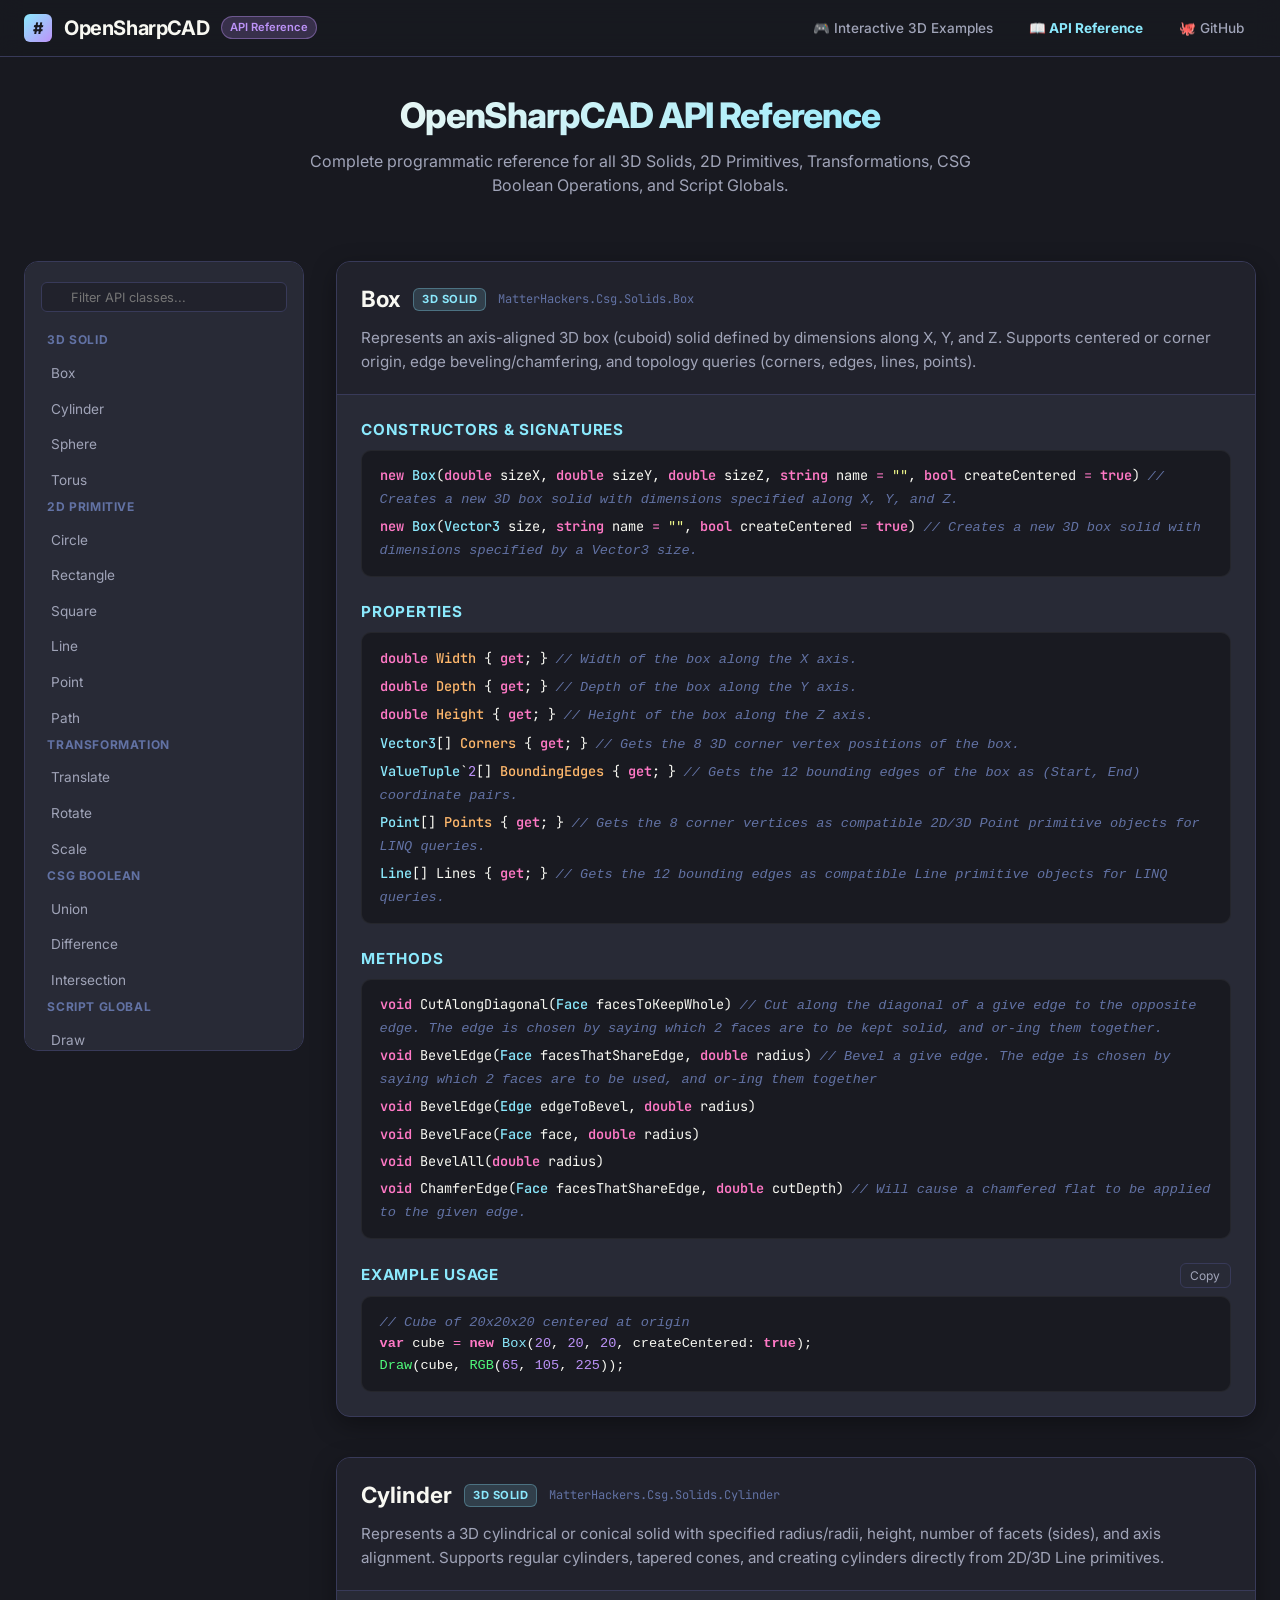
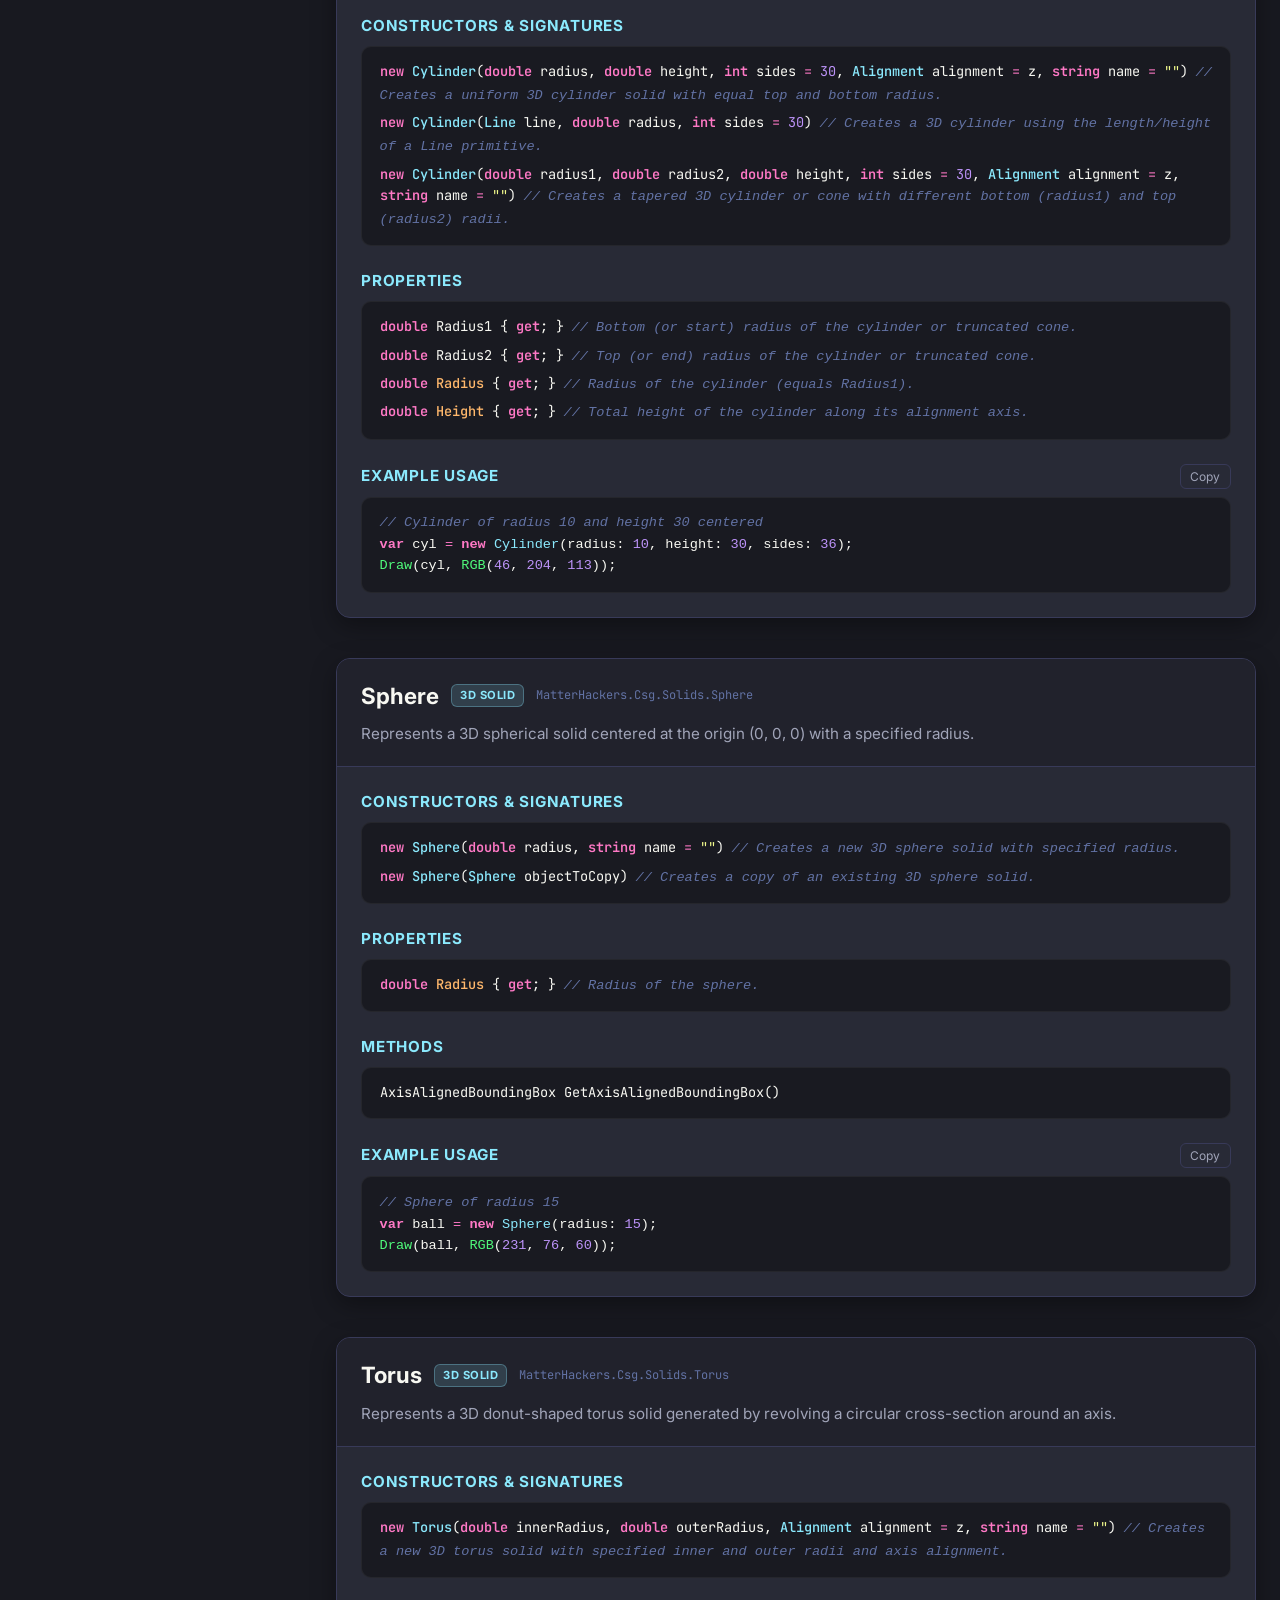
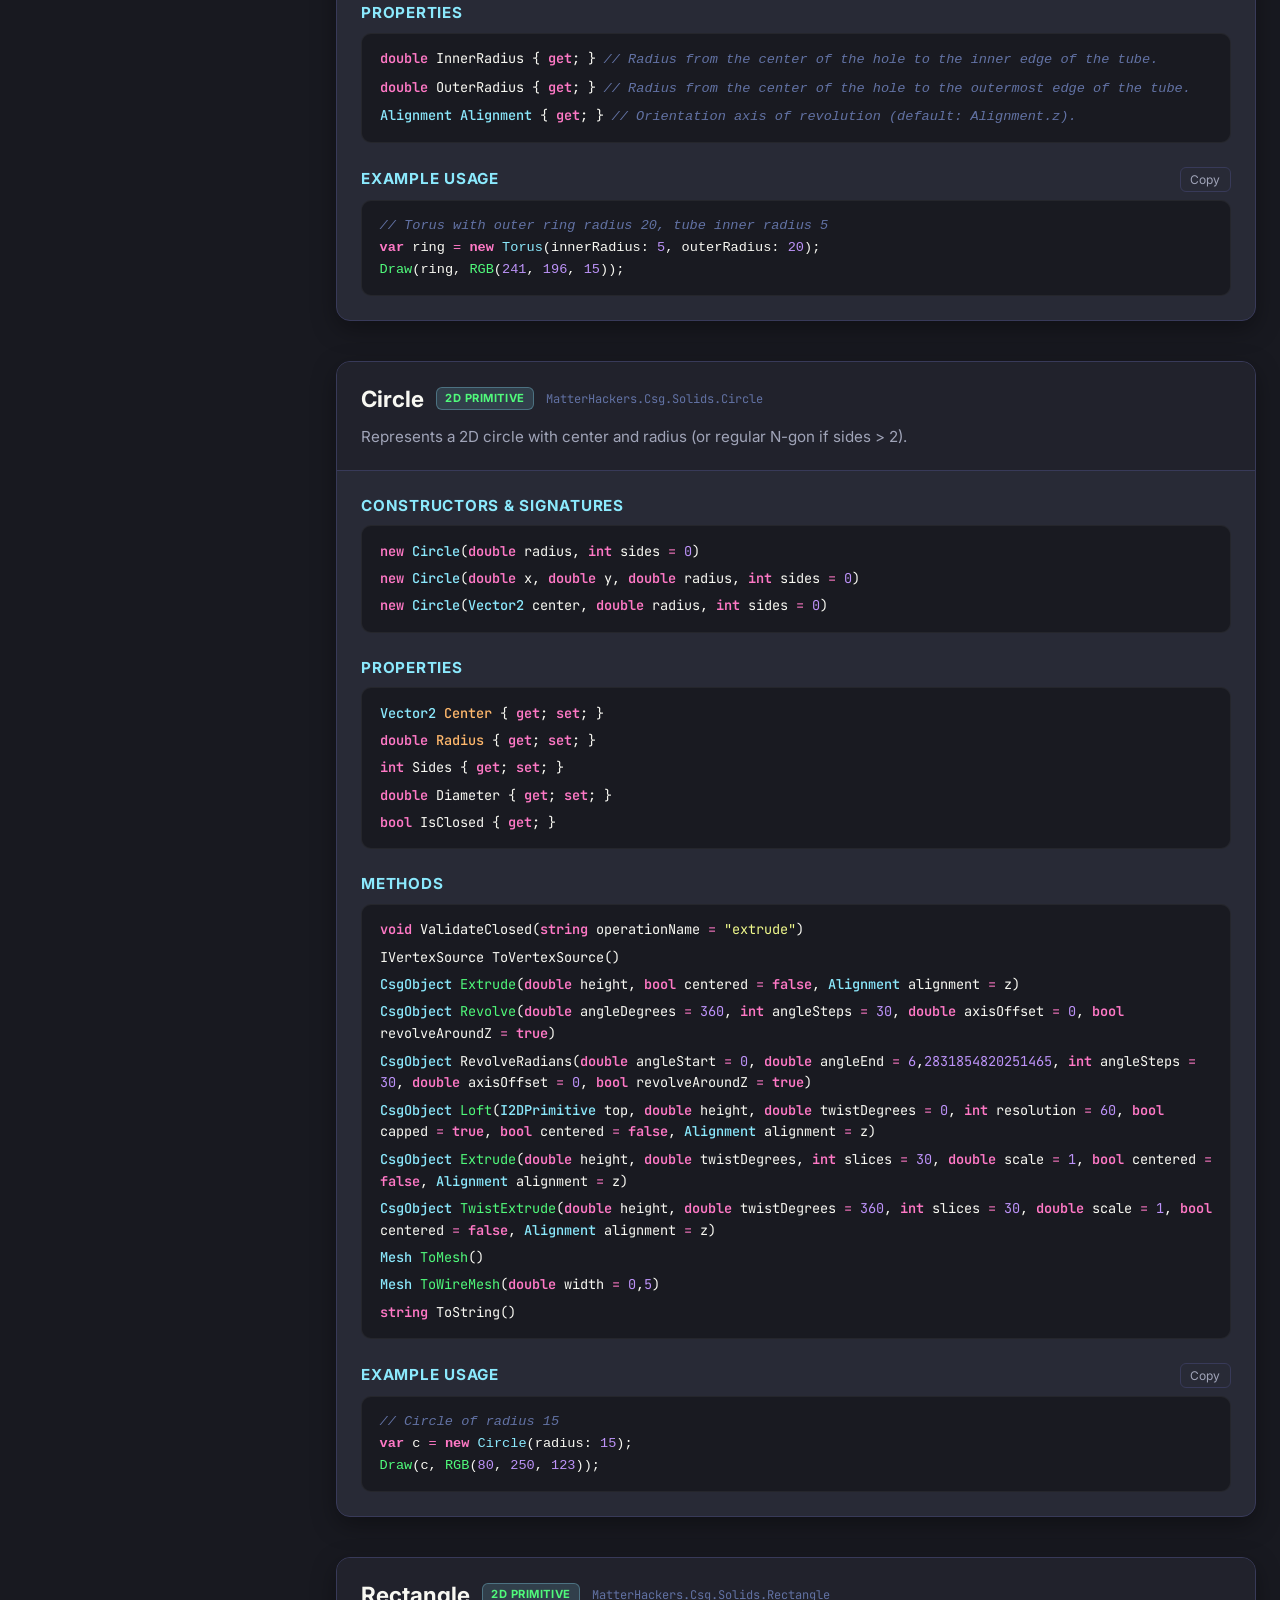
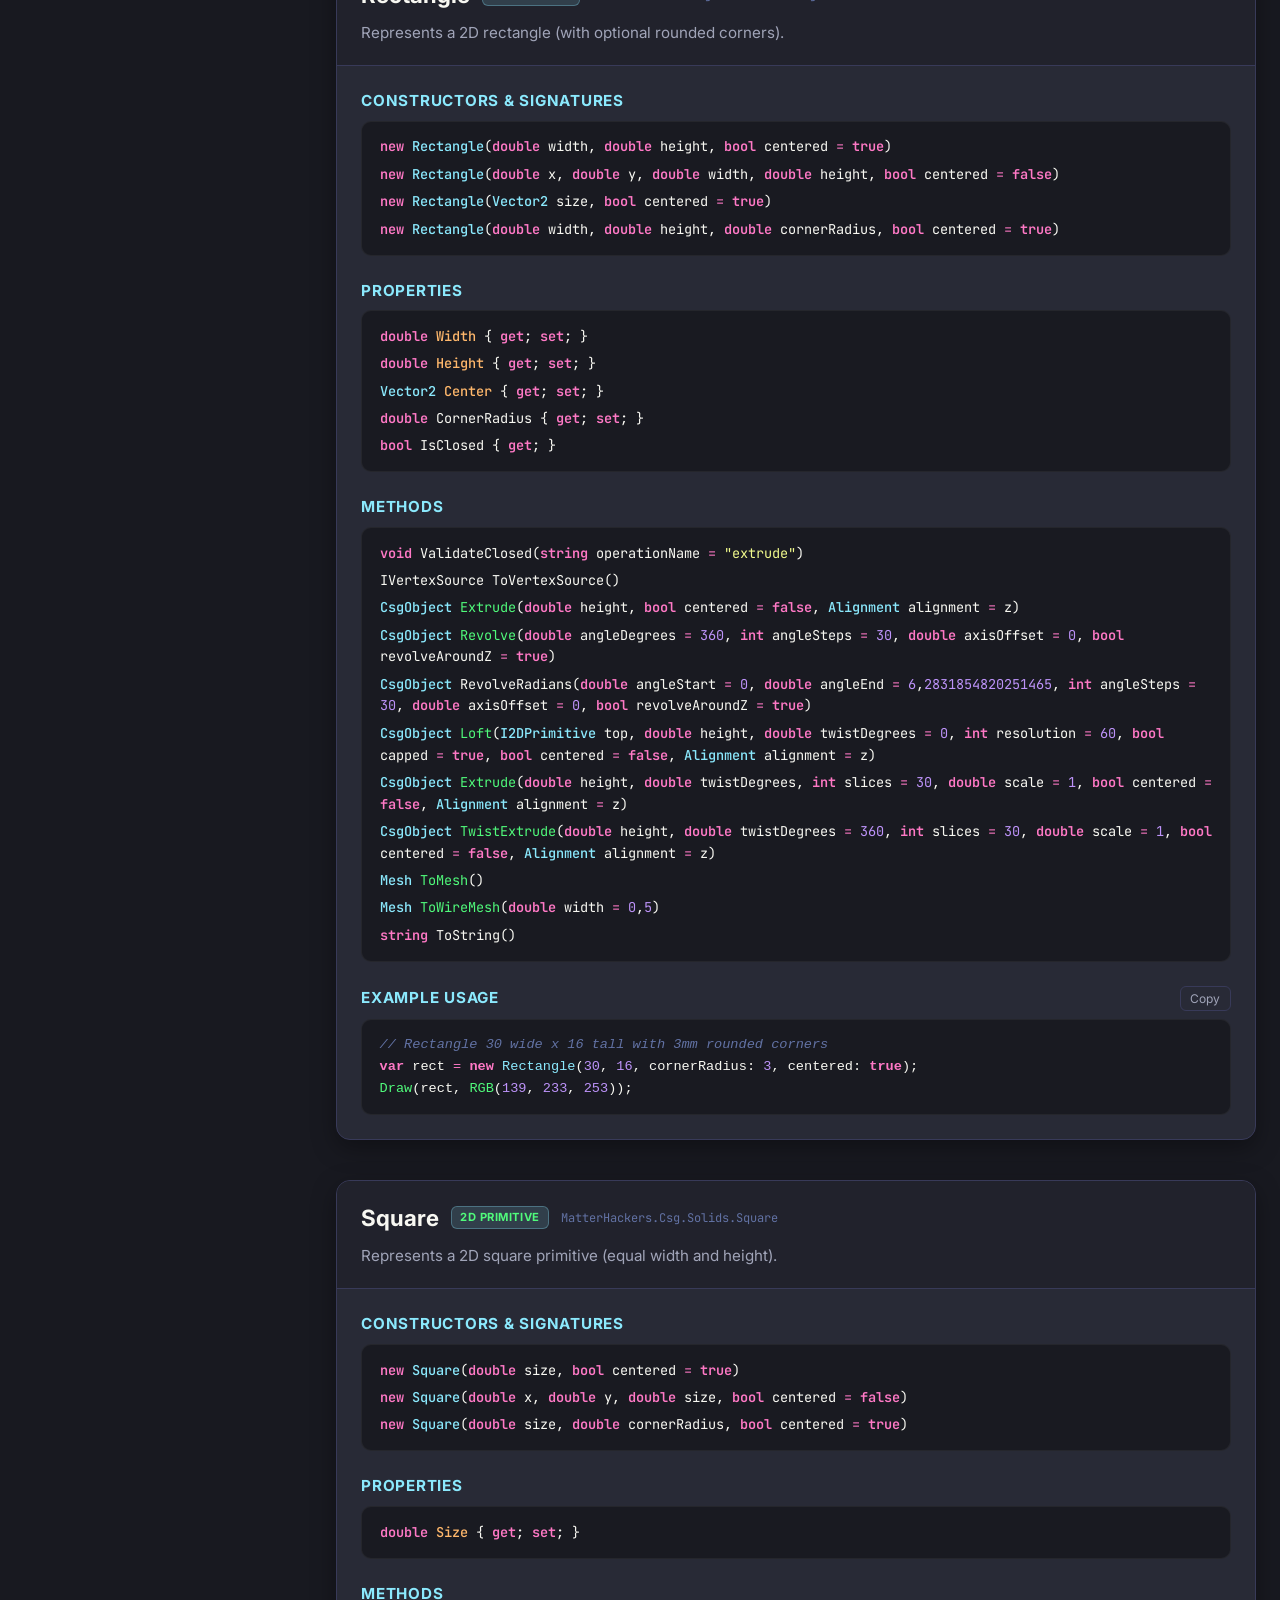
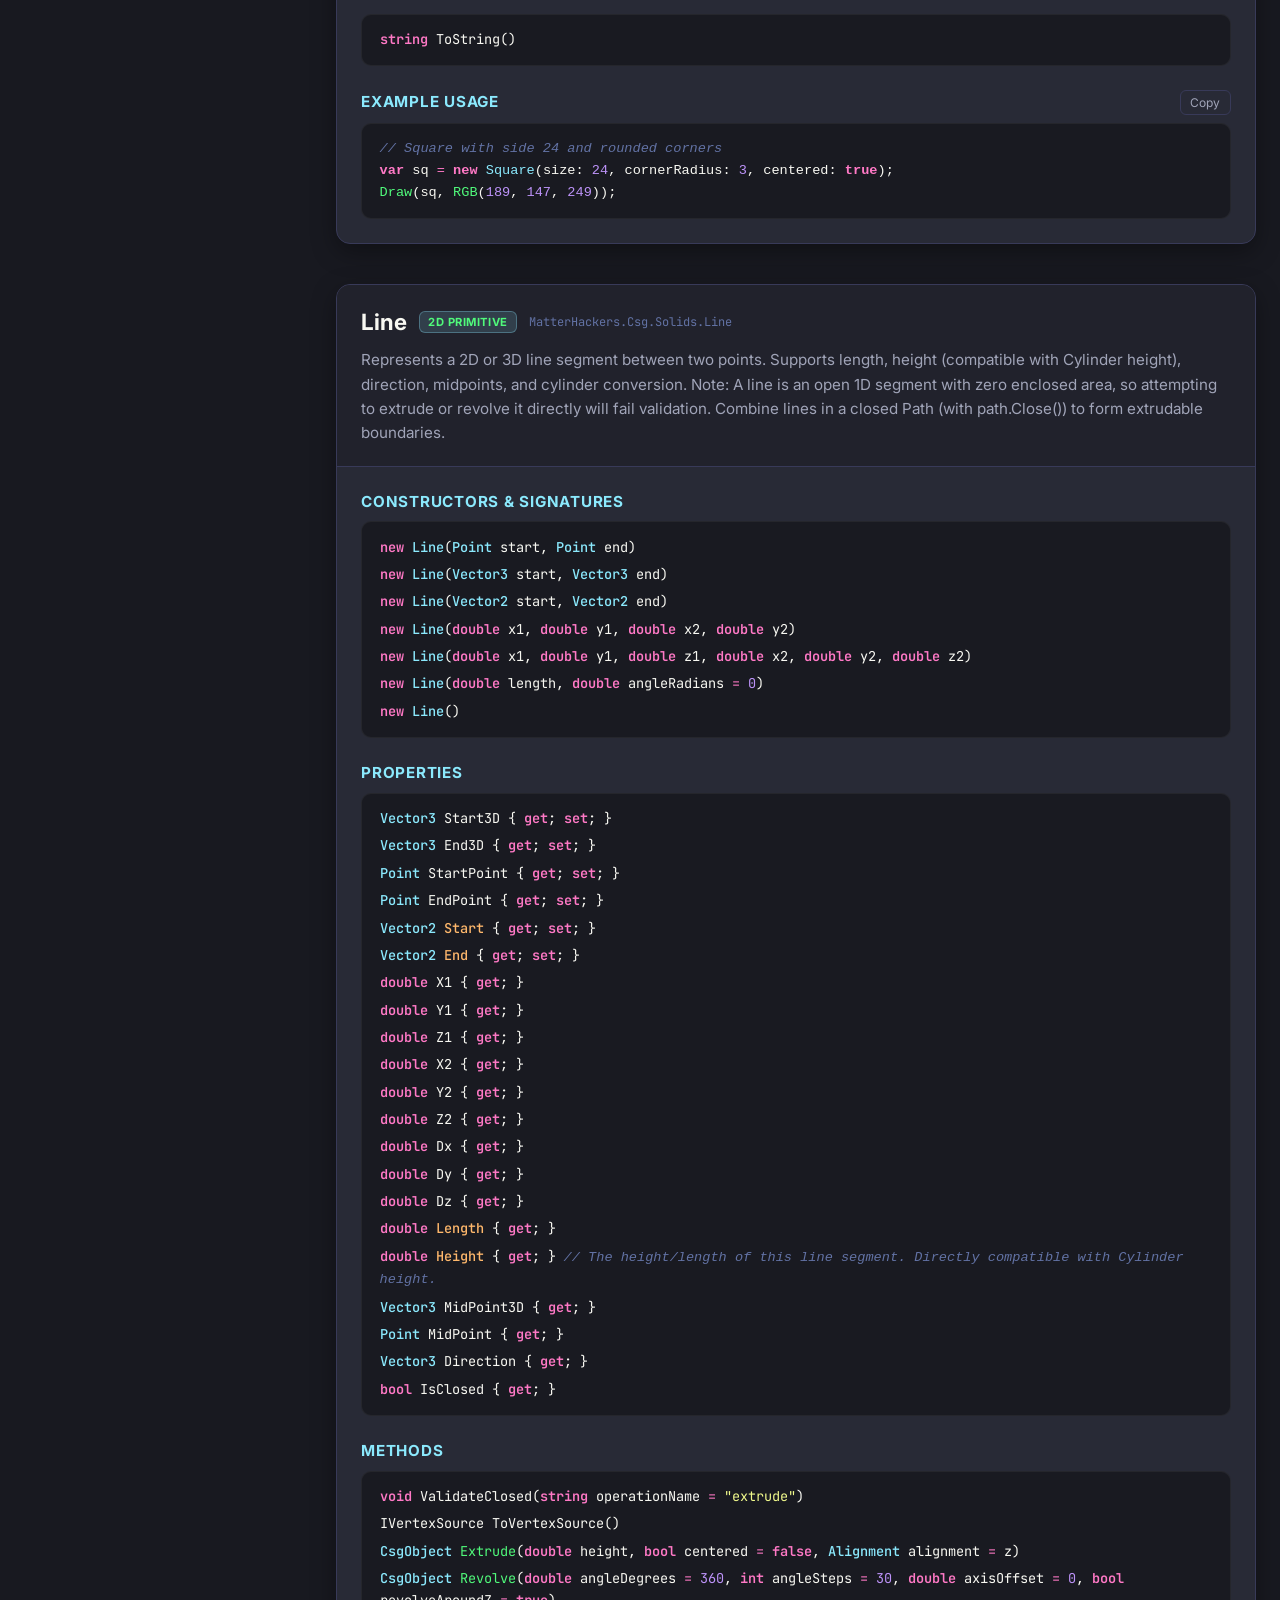
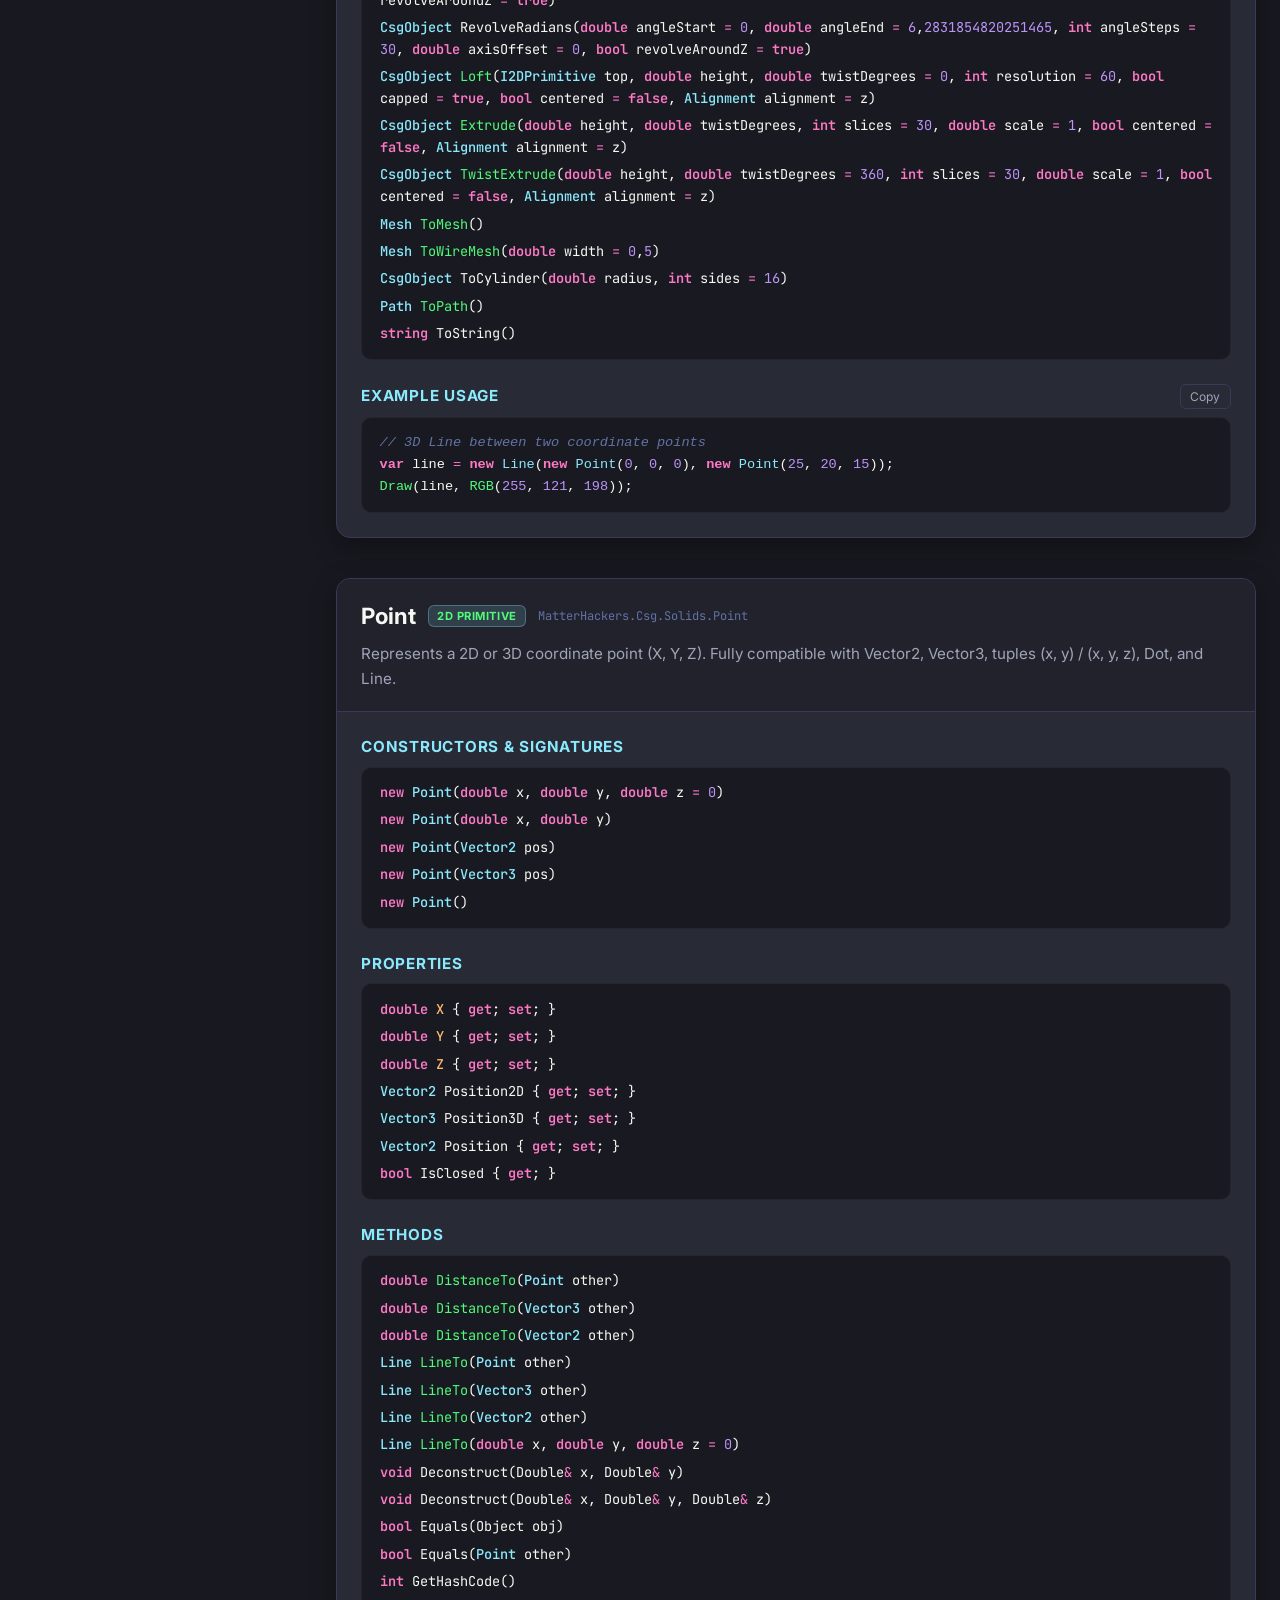
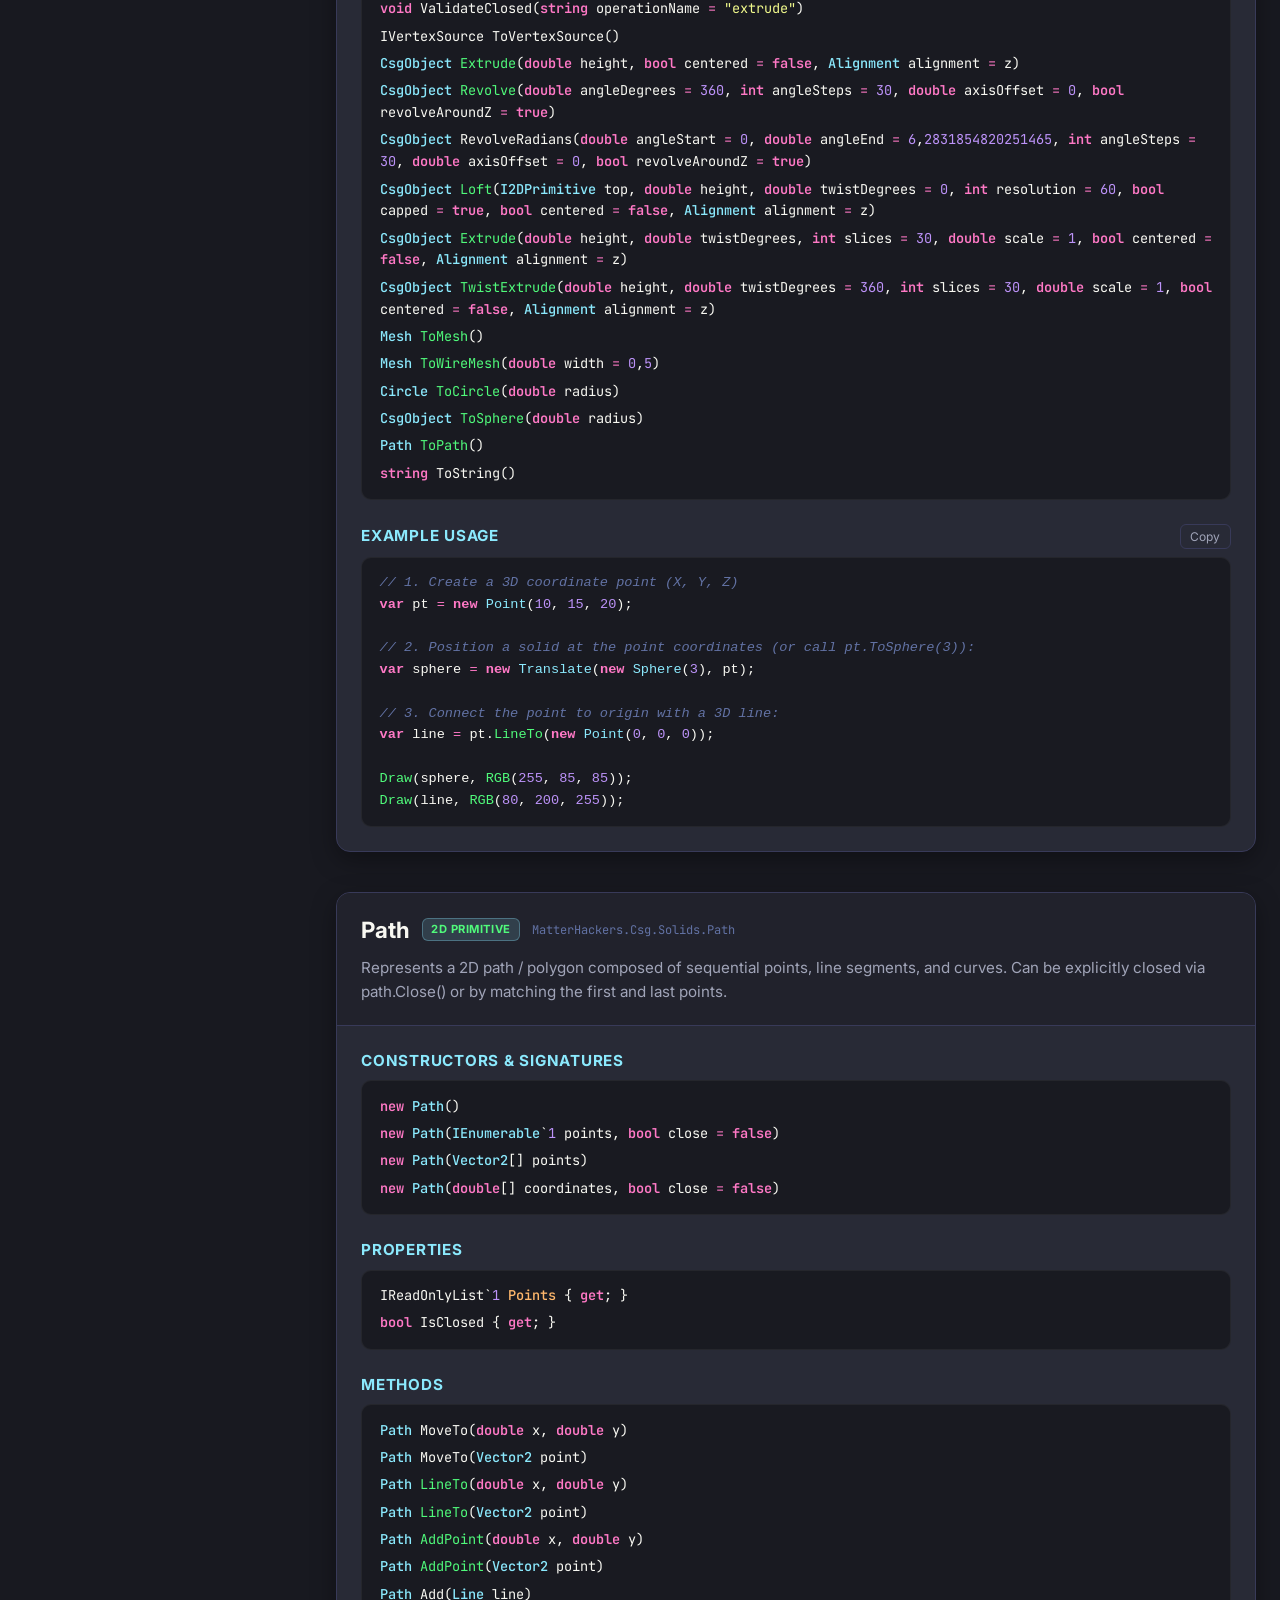
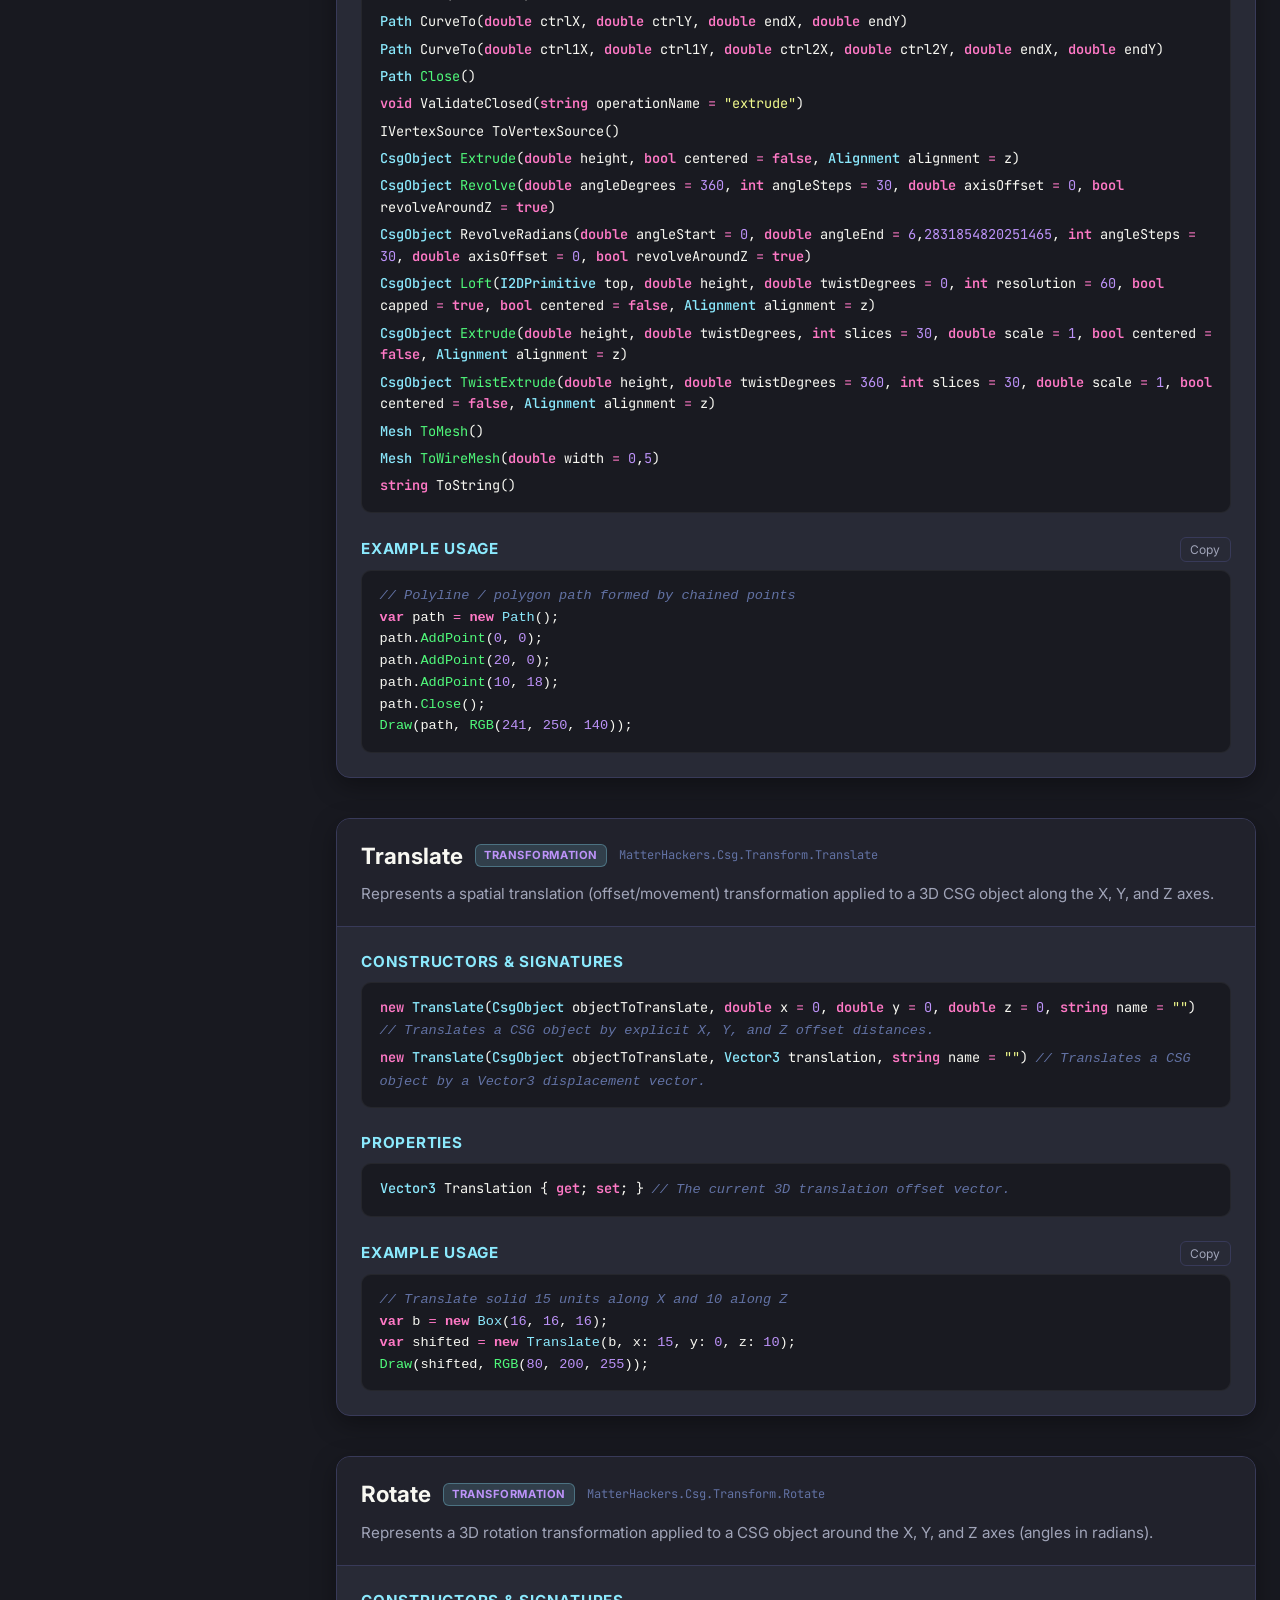
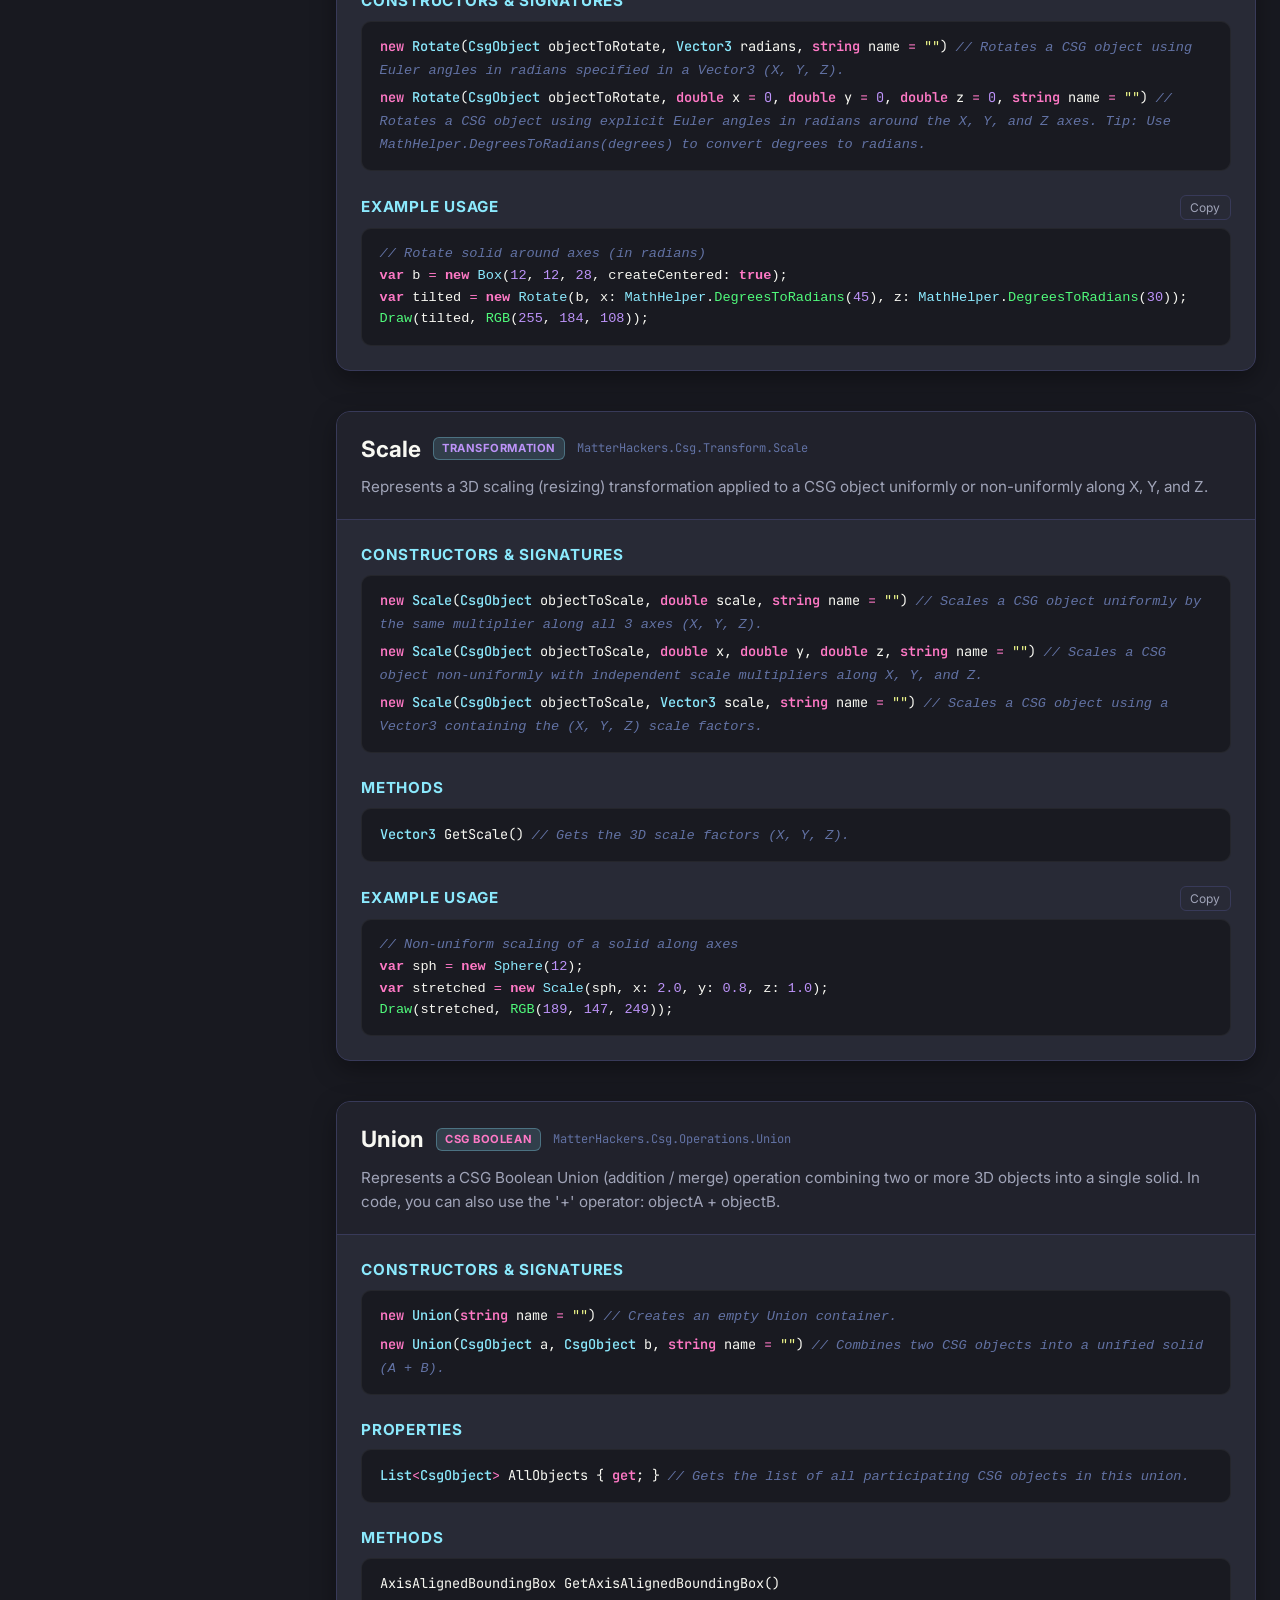
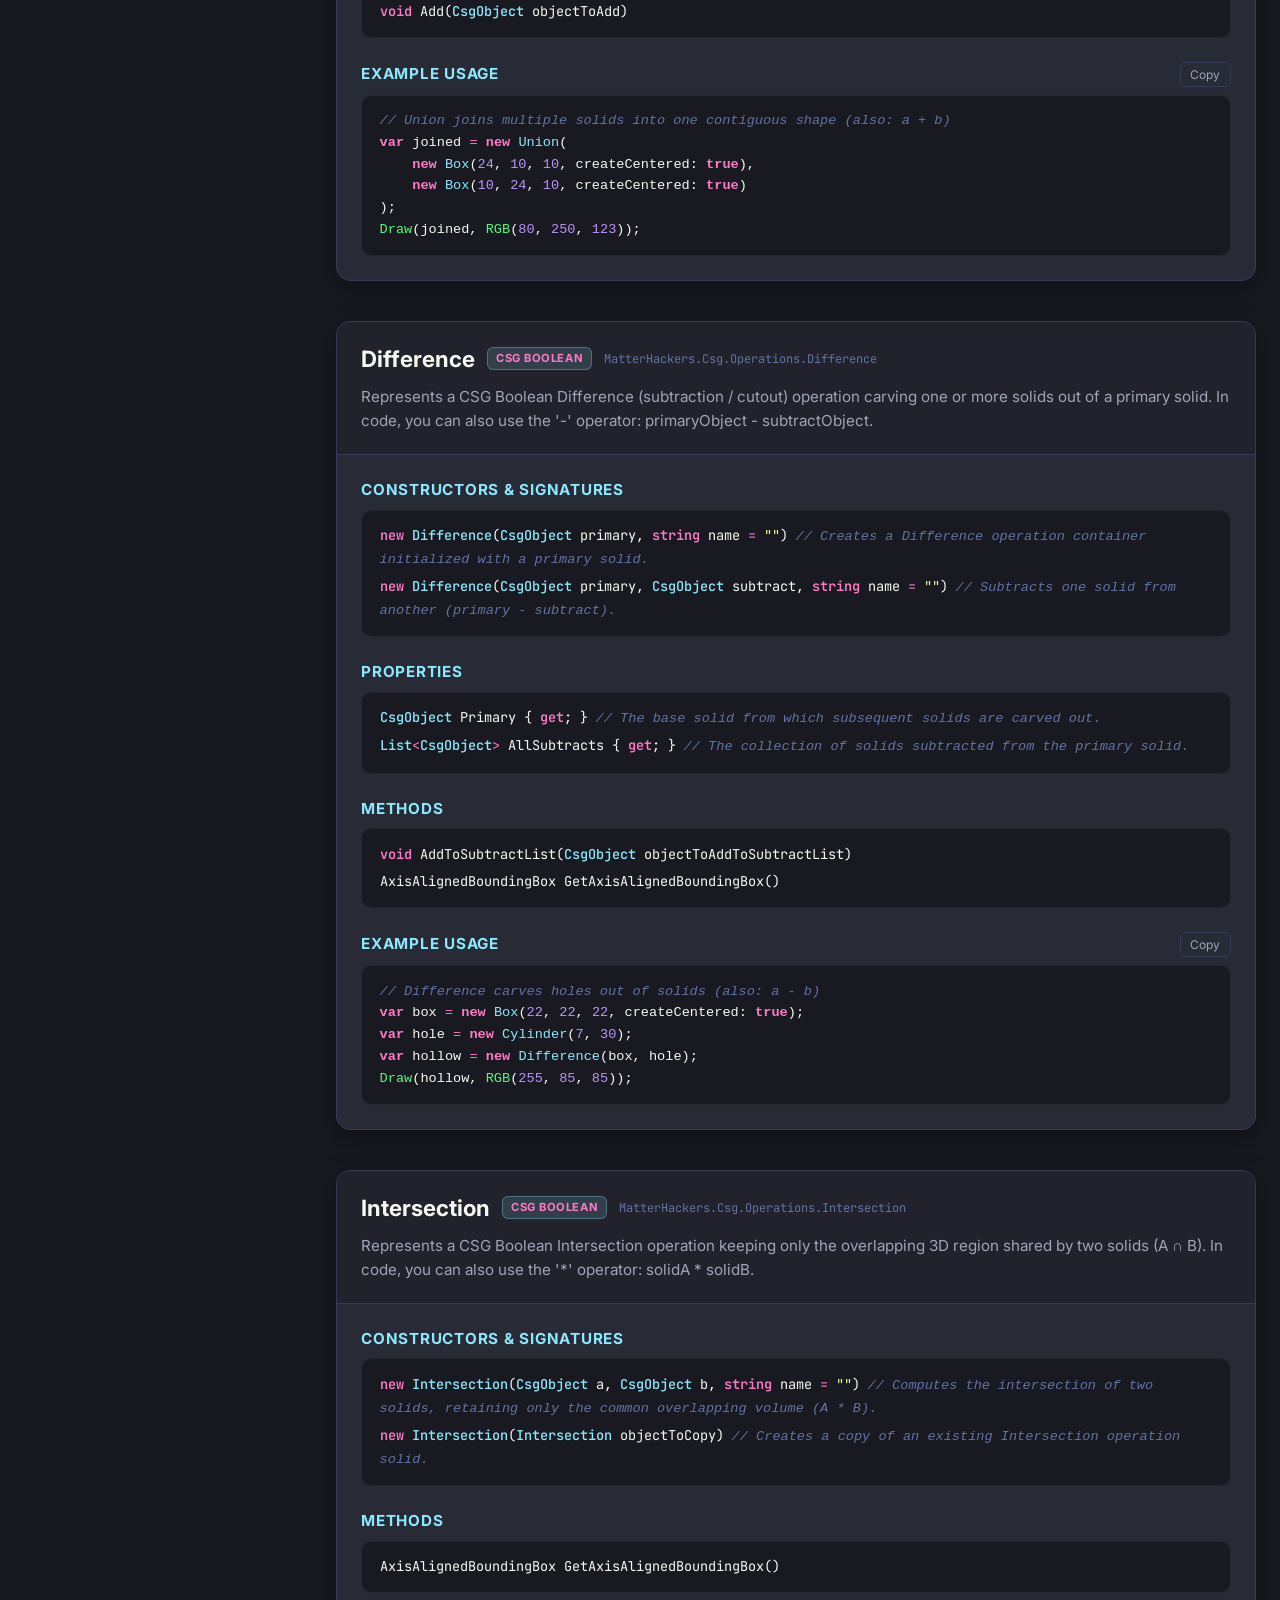
==== commit ffe2d685: "feat: add Dracula C# syntax highlighting to API documentation" ====
--- a/doc/api.html
+++ b/doc/api.html
@@ -139,31 +139,31 @@
           <section>
             <h3 class="api-section-heading">Constructors & Signatures</h3>
             <div class="api-code-block">
-              <div class="api-code-item">new Box(double sizeX, double sizeY, double sizeZ, string name = &quot;&quot;, bool createCentered = true)  // Creates a new 3D box solid with dimensions specified along X, Y, and Z.</div>
-              <div class="api-code-item">new Box(Vector3 size, string name = &quot;&quot;, bool createCentered = true)  // Creates a new 3D box solid with dimensions specified by a Vector3 size.</div>
-            </div>
-          </section>
-          <section>
-            <h3 class="api-section-heading">Properties</h3>
-            <div class="api-code-block">
-              <div class="api-code-item">double Width { get; }  // Width of the box along the X axis.</div>
-              <div class="api-code-item">double Depth { get; }  // Depth of the box along the Y axis.</div>
-              <div class="api-code-item">double Height { get; }  // Height of the box along the Z axis.</div>
-              <div class="api-code-item">Vector3[] Corners { get; }  // Gets the 8 3D corner vertex positions of the box.</div>
-              <div class="api-code-item">ValueTuple`2[] BoundingEdges { get; }  // Gets the 12 bounding edges of the box as (Start, End) coordinate pairs.</div>
-              <div class="api-code-item">Point[] Points { get; }  // Gets the 8 corner vertices as compatible 2D/3D Point primitive objects for LINQ queries.</div>
-              <div class="api-code-item">Line[] Lines { get; }  // Gets the 12 bounding edges as compatible Line primitive objects for LINQ queries.</div>
+              <div class="api-code-item"><span class="token-keyword">new</span> <span class="token-type">Box</span>(<span class="token-keyword">double</span> <span class="token-variable">sizeX</span>, <span class="token-keyword">double</span> <span class="token-variable">sizeY</span>, <span class="token-keyword">double</span> <span class="token-variable">sizeZ</span>, <span class="token-keyword">string</span> <span class="token-variable">name</span> <span class="token-operator">=</span> <span class="token-string">&quot;&quot;</span>, <span class="token-keyword">bool</span> <span class="token-variable">createCentered</span> <span class="token-operator">=</span> <span class="token-keyword">true</span>)  <span class="token-comment">// Creates a new 3D box solid with dimensions specified along X, Y, and Z.</span></div>
+              <div class="api-code-item"><span class="token-keyword">new</span> <span class="token-type">Box</span>(<span class="token-type">Vector3</span> <span class="token-variable">size</span>, <span class="token-keyword">string</span> <span class="token-variable">name</span> <span class="token-operator">=</span> <span class="token-string">&quot;&quot;</span>, <span class="token-keyword">bool</span> <span class="token-variable">createCentered</span> <span class="token-operator">=</span> <span class="token-keyword">true</span>)  <span class="token-comment">// Creates a new 3D box solid with dimensions specified by a Vector3 size.</span></div>
+            </div>
+          </section>
+          <section>
+            <h3 class="api-section-heading">Properties</h3>
+            <div class="api-code-block">
+              <div class="api-code-item"><span class="token-keyword">double</span> <span class="token-property">Width</span> { <span class="token-keyword">get</span>; }  <span class="token-comment">// Width of the box along the X axis.</span></div>
+              <div class="api-code-item"><span class="token-keyword">double</span> <span class="token-property">Depth</span> { <span class="token-keyword">get</span>; }  <span class="token-comment">// Depth of the box along the Y axis.</span></div>
+              <div class="api-code-item"><span class="token-keyword">double</span> <span class="token-property">Height</span> { <span class="token-keyword">get</span>; }  <span class="token-comment">// Height of the box along the Z axis.</span></div>
+              <div class="api-code-item"><span class="token-type">Vector3</span>[] <span class="token-property">Corners</span> { <span class="token-keyword">get</span>; }  <span class="token-comment">// Gets the 8 3D corner vertex positions of the box.</span></div>
+              <div class="api-code-item"><span class="token-type">ValueTuple</span>`<span class="token-number">2</span>[] <span class="token-property">BoundingEdges</span> { <span class="token-keyword">get</span>; }  <span class="token-comment">// Gets the 12 bounding edges of the box as (Start, End) coordinate pairs.</span></div>
+              <div class="api-code-item"><span class="token-type">Point</span>[] <span class="token-property">Points</span> { <span class="token-keyword">get</span>; }  <span class="token-comment">// Gets the 8 corner vertices as compatible 2D/3D Point primitive objects for LINQ queries.</span></div>
+              <div class="api-code-item"><span class="token-type">Line</span>[] <span class="token-variable">Lines</span> { <span class="token-keyword">get</span>; }  <span class="token-comment">// Gets the 12 bounding edges as compatible Line primitive objects for LINQ queries.</span></div>
             </div>
           </section>
           <section>
             <h3 class="api-section-heading">Methods</h3>
             <div class="api-code-block">
-              <div class="api-code-item">void CutAlongDiagonal(Face facesToKeepWhole)  // Cut along the diagonal of a give edge to the opposite edge.  The edge is chosen by saying which 2 faces are to be kept solid, and or-ing them together.</div>
-              <div class="api-code-item">void BevelEdge(Face facesThatShareEdge, double radius)  // Bevel a give edge.  The edge is chosen by saying which 2 faces are to be used, and or-ing them together</div>
-              <div class="api-code-item">void BevelEdge(Edge edgeToBevel, double radius)</div>
-              <div class="api-code-item">void BevelFace(Face face, double radius)</div>
-              <div class="api-code-item">void BevelAll(double radius)</div>
-              <div class="api-code-item">void ChamferEdge(Face facesThatShareEdge, double cutDepth)  // Will cause a chamfered flat to be applied to the given edge.</div>
+              <div class="api-code-item"><span class="token-keyword">void</span> <span class="token-variable">CutAlongDiagonal</span>(<span class="token-type">Face</span> <span class="token-variable">facesToKeepWhole</span>)  <span class="token-comment">// Cut along the diagonal of a give edge to the opposite edge.  The edge is chosen by saying which 2 faces are to be kept solid, and or-ing them together.</span></div>
+              <div class="api-code-item"><span class="token-keyword">void</span> <span class="token-variable">BevelEdge</span>(<span class="token-type">Face</span> <span class="token-variable">facesThatShareEdge</span>, <span class="token-keyword">double</span> <span class="token-variable">radius</span>)  <span class="token-comment">// Bevel a give edge.  The edge is chosen by saying which 2 faces are to be used, and or-ing them together</span></div>
+              <div class="api-code-item"><span class="token-keyword">void</span> <span class="token-variable">BevelEdge</span>(<span class="token-type">Edge</span> <span class="token-variable">edgeToBevel</span>, <span class="token-keyword">double</span> <span class="token-variable">radius</span>)</div>
+              <div class="api-code-item"><span class="token-keyword">void</span> <span class="token-variable">BevelFace</span>(<span class="token-type">Face</span> <span class="token-variable">face</span>, <span class="token-keyword">double</span> <span class="token-variable">radius</span>)</div>
+              <div class="api-code-item"><span class="token-keyword">void</span> <span class="token-variable">BevelAll</span>(<span class="token-keyword">double</span> <span class="token-variable">radius</span>)</div>
+              <div class="api-code-item"><span class="token-keyword">void</span> <span class="token-variable">ChamferEdge</span>(<span class="token-type">Face</span> <span class="token-variable">facesThatShareEdge</span>, <span class="token-keyword">double</span> <span class="token-variable">cutDepth</span>)  <span class="token-comment">// Will cause a chamfered flat to be applied to the given edge.</span></div>
             </div>
           </section>
           <section>
@@ -173,10 +173,10 @@
                 <span>Copy</span>
               </button>
             </div>
-            <div class="api-code-block" style="color: var(--accent-yellow);">
-              <pre><code>// Cube of 20x20x20 centered at origin
-var cube = new Box(20, 20, 20, createCentered: true);
-Draw(cube, RGB(65, 105, 225));</code></pre>
+            <div class="api-code-block">
+              <pre><code><span class="token-comment">// Cube of 20x20x20 centered at origin</span>
+<span class="token-keyword">var</span> <span class="token-variable">cube</span> <span class="token-operator">=</span> <span class="token-keyword">new</span> <span class="token-type">Box</span>(<span class="token-number">20</span>, <span class="token-number">20</span>, <span class="token-number">20</span>, <span class="token-variable">createCentered</span>: <span class="token-keyword">true</span>);
+<span class="token-method">Draw</span>(<span class="token-variable">cube</span>, <span class="token-method">RGB</span>(<span class="token-number">65</span>, <span class="token-number">105</span>, <span class="token-number">225</span>));</code></pre>
             </div>
           </section>
         </div>
@@ -194,18 +194,18 @@
           <section>
             <h3 class="api-section-heading">Constructors & Signatures</h3>
             <div class="api-code-block">
-              <div class="api-code-item">new Cylinder(double radius, double height, int sides = 30, Alignment alignment = z, string name = &quot;&quot;)  // Creates a uniform 3D cylinder solid with equal top and bottom radius.</div>
-              <div class="api-code-item">new Cylinder(Line line, double radius, int sides = 30)  // Creates a 3D cylinder using the length/height of a Line primitive.</div>
-              <div class="api-code-item">new Cylinder(double radius1, double radius2, double height, int sides = 30, Alignment alignment = z, string name = &quot;&quot;)  // Creates a tapered 3D cylinder or cone with different bottom (radius1) and top (radius2) radii.</div>
-            </div>
-          </section>
-          <section>
-            <h3 class="api-section-heading">Properties</h3>
-            <div class="api-code-block">
-              <div class="api-code-item">double Radius1 { get; }  // Bottom (or start) radius of the cylinder or truncated cone.</div>
-              <div class="api-code-item">double Radius2 { get; }  // Top (or end) radius of the cylinder or truncated cone.</div>
-              <div class="api-code-item">double Radius { get; }  // Radius of the cylinder (equals Radius1).</div>
-              <div class="api-code-item">double Height { get; }  // Total height of the cylinder along its alignment axis.</div>
+              <div class="api-code-item"><span class="token-keyword">new</span> <span class="token-type">Cylinder</span>(<span class="token-keyword">double</span> <span class="token-variable">radius</span>, <span class="token-keyword">double</span> <span class="token-variable">height</span>, <span class="token-keyword">int</span> <span class="token-variable">sides</span> <span class="token-operator">=</span> <span class="token-number">30</span>, <span class="token-type">Alignment</span> <span class="token-variable">alignment</span> <span class="token-operator">=</span> <span class="token-variable">z</span>, <span class="token-keyword">string</span> <span class="token-variable">name</span> <span class="token-operator">=</span> <span class="token-string">&quot;&quot;</span>)  <span class="token-comment">// Creates a uniform 3D cylinder solid with equal top and bottom radius.</span></div>
+              <div class="api-code-item"><span class="token-keyword">new</span> <span class="token-type">Cylinder</span>(<span class="token-type">Line</span> <span class="token-variable">line</span>, <span class="token-keyword">double</span> <span class="token-variable">radius</span>, <span class="token-keyword">int</span> <span class="token-variable">sides</span> <span class="token-operator">=</span> <span class="token-number">30</span>)  <span class="token-comment">// Creates a 3D cylinder using the length/height of a Line primitive.</span></div>
+              <div class="api-code-item"><span class="token-keyword">new</span> <span class="token-type">Cylinder</span>(<span class="token-keyword">double</span> <span class="token-variable">radius1</span>, <span class="token-keyword">double</span> <span class="token-variable">radius2</span>, <span class="token-keyword">double</span> <span class="token-variable">height</span>, <span class="token-keyword">int</span> <span class="token-variable">sides</span> <span class="token-operator">=</span> <span class="token-number">30</span>, <span class="token-type">Alignment</span> <span class="token-variable">alignment</span> <span class="token-operator">=</span> <span class="token-variable">z</span>, <span class="token-keyword">string</span> <span class="token-variable">name</span> <span class="token-operator">=</span> <span class="token-string">&quot;&quot;</span>)  <span class="token-comment">// Creates a tapered 3D cylinder or cone with different bottom (radius1) and top (radius2) radii.</span></div>
+            </div>
+          </section>
+          <section>
+            <h3 class="api-section-heading">Properties</h3>
+            <div class="api-code-block">
+              <div class="api-code-item"><span class="token-keyword">double</span> <span class="token-variable">Radius1</span> { <span class="token-keyword">get</span>; }  <span class="token-comment">// Bottom (or start) radius of the cylinder or truncated cone.</span></div>
+              <div class="api-code-item"><span class="token-keyword">double</span> <span class="token-variable">Radius2</span> { <span class="token-keyword">get</span>; }  <span class="token-comment">// Top (or end) radius of the cylinder or truncated cone.</span></div>
+              <div class="api-code-item"><span class="token-keyword">double</span> <span class="token-property">Radius</span> { <span class="token-keyword">get</span>; }  <span class="token-comment">// Radius of the cylinder (equals Radius1).</span></div>
+              <div class="api-code-item"><span class="token-keyword">double</span> <span class="token-property">Height</span> { <span class="token-keyword">get</span>; }  <span class="token-comment">// Total height of the cylinder along its alignment axis.</span></div>
             </div>
           </section>
           <section>
@@ -215,10 +215,10 @@
                 <span>Copy</span>
               </button>
             </div>
-            <div class="api-code-block" style="color: var(--accent-yellow);">
-              <pre><code>// Cylinder of radius 10 and height 30 centered
-var cyl = new Cylinder(radius: 10, height: 30, sides: 36);
-Draw(cyl, RGB(46, 204, 113));</code></pre>
+            <div class="api-code-block">
+              <pre><code><span class="token-comment">// Cylinder of radius 10 and height 30 centered</span>
+<span class="token-keyword">var</span> <span class="token-variable">cyl</span> <span class="token-operator">=</span> <span class="token-keyword">new</span> <span class="token-type">Cylinder</span>(<span class="token-variable">radius</span>: <span class="token-number">10</span>, <span class="token-variable">height</span>: <span class="token-number">30</span>, <span class="token-variable">sides</span>: <span class="token-number">36</span>);
+<span class="token-method">Draw</span>(<span class="token-variable">cyl</span>, <span class="token-method">RGB</span>(<span class="token-number">46</span>, <span class="token-number">204</span>, <span class="token-number">113</span>));</code></pre>
             </div>
           </section>
         </div>
@@ -236,20 +236,20 @@
           <section>
             <h3 class="api-section-heading">Constructors & Signatures</h3>
             <div class="api-code-block">
-              <div class="api-code-item">new Sphere(double radius, string name = &quot;&quot;)  // Creates a new 3D sphere solid with specified radius.</div>
-              <div class="api-code-item">new Sphere(Sphere objectToCopy)  // Creates a copy of an existing 3D sphere solid.</div>
-            </div>
-          </section>
-          <section>
-            <h3 class="api-section-heading">Properties</h3>
-            <div class="api-code-block">
-              <div class="api-code-item">double Radius { get; }  // Radius of the sphere.</div>
+              <div class="api-code-item"><span class="token-keyword">new</span> <span class="token-type">Sphere</span>(<span class="token-keyword">double</span> <span class="token-variable">radius</span>, <span class="token-keyword">string</span> <span class="token-variable">name</span> <span class="token-operator">=</span> <span class="token-string">&quot;&quot;</span>)  <span class="token-comment">// Creates a new 3D sphere solid with specified radius.</span></div>
+              <div class="api-code-item"><span class="token-keyword">new</span> <span class="token-type">Sphere</span>(<span class="token-type">Sphere</span> <span class="token-variable">objectToCopy</span>)  <span class="token-comment">// Creates a copy of an existing 3D sphere solid.</span></div>
+            </div>
+          </section>
+          <section>
+            <h3 class="api-section-heading">Properties</h3>
+            <div class="api-code-block">
+              <div class="api-code-item"><span class="token-keyword">double</span> <span class="token-property">Radius</span> { <span class="token-keyword">get</span>; }  <span class="token-comment">// Radius of the sphere.</span></div>
             </div>
           </section>
           <section>
             <h3 class="api-section-heading">Methods</h3>
             <div class="api-code-block">
-              <div class="api-code-item">AxisAlignedBoundingBox GetAxisAlignedBoundingBox()</div>
+              <div class="api-code-item"><span class="token-variable">AxisAlignedBoundingBox</span> <span class="token-variable">GetAxisAlignedBoundingBox</span>()</div>
             </div>
           </section>
           <section>
@@ -259,10 +259,10 @@
                 <span>Copy</span>
               </button>
             </div>
-            <div class="api-code-block" style="color: var(--accent-yellow);">
-              <pre><code>// Sphere of radius 15
-var ball = new Sphere(radius: 15);
-Draw(ball, RGB(231, 76, 60));</code></pre>
+            <div class="api-code-block">
+              <pre><code><span class="token-comment">// Sphere of radius 15</span>
+<span class="token-keyword">var</span> <span class="token-variable">ball</span> <span class="token-operator">=</span> <span class="token-keyword">new</span> <span class="token-type">Sphere</span>(<span class="token-variable">radius</span>: <span class="token-number">15</span>);
+<span class="token-method">Draw</span>(<span class="token-variable">ball</span>, <span class="token-method">RGB</span>(<span class="token-number">231</span>, <span class="token-number">76</span>, <span class="token-number">60</span>));</code></pre>
             </div>
           </section>
         </div>
@@ -280,15 +280,15 @@
           <section>
             <h3 class="api-section-heading">Constructors & Signatures</h3>
             <div class="api-code-block">
-              <div class="api-code-item">new Torus(double innerRadius, double outerRadius, Alignment alignment = z, string name = &quot;&quot;)  // Creates a new 3D torus solid with specified inner and outer radii and axis alignment.</div>
-            </div>
-          </section>
-          <section>
-            <h3 class="api-section-heading">Properties</h3>
-            <div class="api-code-block">
-              <div class="api-code-item">double InnerRadius { get; }  // Radius from the center of the hole to the inner edge of the tube.</div>
-              <div class="api-code-item">double OuterRadius { get; }  // Radius from the center of the hole to the outermost edge of the tube.</div>
-              <div class="api-code-item">Alignment Alignment { get; }  // Orientation axis of revolution (default: Alignment.z).</div>
+              <div class="api-code-item"><span class="token-keyword">new</span> <span class="token-type">Torus</span>(<span class="token-keyword">double</span> <span class="token-variable">innerRadius</span>, <span class="token-keyword">double</span> <span class="token-variable">outerRadius</span>, <span class="token-type">Alignment</span> <span class="token-variable">alignment</span> <span class="token-operator">=</span> <span class="token-variable">z</span>, <span class="token-keyword">string</span> <span class="token-variable">name</span> <span class="token-operator">=</span> <span class="token-string">&quot;&quot;</span>)  <span class="token-comment">// Creates a new 3D torus solid with specified inner and outer radii and axis alignment.</span></div>
+            </div>
+          </section>
+          <section>
+            <h3 class="api-section-heading">Properties</h3>
+            <div class="api-code-block">
+              <div class="api-code-item"><span class="token-keyword">double</span> <span class="token-variable">InnerRadius</span> { <span class="token-keyword">get</span>; }  <span class="token-comment">// Radius from the center of the hole to the inner edge of the tube.</span></div>
+              <div class="api-code-item"><span class="token-keyword">double</span> <span class="token-variable">OuterRadius</span> { <span class="token-keyword">get</span>; }  <span class="token-comment">// Radius from the center of the hole to the outermost edge of the tube.</span></div>
+              <div class="api-code-item"><span class="token-type">Alignment</span> <span class="token-type">Alignment</span> { <span class="token-keyword">get</span>; }  <span class="token-comment">// Orientation axis of revolution (default: Alignment.z).</span></div>
             </div>
           </section>
           <section>
@@ -298,10 +298,10 @@
                 <span>Copy</span>
               </button>
             </div>
-            <div class="api-code-block" style="color: var(--accent-yellow);">
-              <pre><code>// Torus with outer ring radius 20, tube inner radius 5
-var ring = new Torus(innerRadius: 5, outerRadius: 20);
-Draw(ring, RGB(241, 196, 15));</code></pre>
+            <div class="api-code-block">
+              <pre><code><span class="token-comment">// Torus with outer ring radius 20, tube inner radius 5</span>
+<span class="token-keyword">var</span> <span class="token-variable">ring</span> <span class="token-operator">=</span> <span class="token-keyword">new</span> <span class="token-type">Torus</span>(<span class="token-variable">innerRadius</span>: <span class="token-number">5</span>, <span class="token-variable">outerRadius</span>: <span class="token-number">20</span>);
+<span class="token-method">Draw</span>(<span class="token-variable">ring</span>, <span class="token-method">RGB</span>(<span class="token-number">241</span>, <span class="token-number">196</span>, <span class="token-number">15</span>));</code></pre>
             </div>
           </section>
         </div>
@@ -319,35 +319,35 @@
           <section>
             <h3 class="api-section-heading">Constructors & Signatures</h3>
             <div class="api-code-block">
-              <div class="api-code-item">new Circle(double radius, int sides = 0)</div>
-              <div class="api-code-item">new Circle(double x, double y, double radius, int sides = 0)</div>
-              <div class="api-code-item">new Circle(Vector2 center, double radius, int sides = 0)</div>
-            </div>
-          </section>
-          <section>
-            <h3 class="api-section-heading">Properties</h3>
-            <div class="api-code-block">
-              <div class="api-code-item">Vector2 Center { get; set; }</div>
-              <div class="api-code-item">double Radius { get; set; }</div>
-              <div class="api-code-item">int Sides { get; set; }</div>
-              <div class="api-code-item">double Diameter { get; set; }</div>
-              <div class="api-code-item">bool IsClosed { get; }</div>
+              <div class="api-code-item"><span class="token-keyword">new</span> <span class="token-type">Circle</span>(<span class="token-keyword">double</span> <span class="token-variable">radius</span>, <span class="token-keyword">int</span> <span class="token-variable">sides</span> <span class="token-operator">=</span> <span class="token-number">0</span>)</div>
+              <div class="api-code-item"><span class="token-keyword">new</span> <span class="token-type">Circle</span>(<span class="token-keyword">double</span> <span class="token-variable">x</span>, <span class="token-keyword">double</span> <span class="token-variable">y</span>, <span class="token-keyword">double</span> <span class="token-variable">radius</span>, <span class="token-keyword">int</span> <span class="token-variable">sides</span> <span class="token-operator">=</span> <span class="token-number">0</span>)</div>
+              <div class="api-code-item"><span class="token-keyword">new</span> <span class="token-type">Circle</span>(<span class="token-type">Vector2</span> <span class="token-variable">center</span>, <span class="token-keyword">double</span> <span class="token-variable">radius</span>, <span class="token-keyword">int</span> <span class="token-variable">sides</span> <span class="token-operator">=</span> <span class="token-number">0</span>)</div>
+            </div>
+          </section>
+          <section>
+            <h3 class="api-section-heading">Properties</h3>
+            <div class="api-code-block">
+              <div class="api-code-item"><span class="token-type">Vector2</span> <span class="token-property">Center</span> { <span class="token-keyword">get</span>; <span class="token-keyword">set</span>; }</div>
+              <div class="api-code-item"><span class="token-keyword">double</span> <span class="token-property">Radius</span> { <span class="token-keyword">get</span>; <span class="token-keyword">set</span>; }</div>
+              <div class="api-code-item"><span class="token-keyword">int</span> <span class="token-variable">Sides</span> { <span class="token-keyword">get</span>; <span class="token-keyword">set</span>; }</div>
+              <div class="api-code-item"><span class="token-keyword">double</span> <span class="token-variable">Diameter</span> { <span class="token-keyword">get</span>; <span class="token-keyword">set</span>; }</div>
+              <div class="api-code-item"><span class="token-keyword">bool</span> <span class="token-variable">IsClosed</span> { <span class="token-keyword">get</span>; }</div>
             </div>
           </section>
           <section>
             <h3 class="api-section-heading">Methods</h3>
             <div class="api-code-block">
-              <div class="api-code-item">void ValidateClosed(string operationName = &quot;extrude&quot;)</div>
-              <div class="api-code-item">IVertexSource ToVertexSource()</div>
-              <div class="api-code-item">CsgObject Extrude(double height, bool centered = false, Alignment alignment = z)</div>
-              <div class="api-code-item">CsgObject Revolve(double angleDegrees = 360, int angleSteps = 30, double axisOffset = 0, bool revolveAroundZ = true)</div>
-              <div class="api-code-item">CsgObject RevolveRadians(double angleStart = 0, double angleEnd = 6,2831854820251465, int angleSteps = 30, double axisOffset = 0, bool revolveAroundZ = true)</div>
-              <div class="api-code-item">CsgObject Loft(I2DPrimitive top, double height, double twistDegrees = 0, int resolution = 60, bool capped = true, bool centered = false, Alignment alignment = z)</div>
-              <div class="api-code-item">CsgObject Extrude(double height, double twistDegrees, int slices = 30, double scale = 1, bool centered = false, Alignment alignment = z)</div>
-              <div class="api-code-item">CsgObject TwistExtrude(double height, double twistDegrees = 360, int slices = 30, double scale = 1, bool centered = false, Alignment alignment = z)</div>
-              <div class="api-code-item">Mesh ToMesh()</div>
-              <div class="api-code-item">Mesh ToWireMesh(double width = 0,5)</div>
-              <div class="api-code-item">string ToString()</div>
+              <div class="api-code-item"><span class="token-keyword">void</span> <span class="token-variable">ValidateClosed</span>(<span class="token-keyword">string</span> <span class="token-variable">operationName</span> <span class="token-operator">=</span> <span class="token-string">&quot;extrude&quot;</span>)</div>
+              <div class="api-code-item"><span class="token-variable">IVertexSource</span> <span class="token-variable">ToVertexSource</span>()</div>
+              <div class="api-code-item"><span class="token-type">CsgObject</span> <span class="token-method">Extrude</span>(<span class="token-keyword">double</span> <span class="token-variable">height</span>, <span class="token-keyword">bool</span> <span class="token-variable">centered</span> <span class="token-operator">=</span> <span class="token-keyword">false</span>, <span class="token-type">Alignment</span> <span class="token-variable">alignment</span> <span class="token-operator">=</span> <span class="token-variable">z</span>)</div>
+              <div class="api-code-item"><span class="token-type">CsgObject</span> <span class="token-method">Revolve</span>(<span class="token-keyword">double</span> <span class="token-variable">angleDegrees</span> <span class="token-operator">=</span> <span class="token-number">360</span>, <span class="token-keyword">int</span> <span class="token-variable">angleSteps</span> <span class="token-operator">=</span> <span class="token-number">30</span>, <span class="token-keyword">double</span> <span class="token-variable">axisOffset</span> <span class="token-operator">=</span> <span class="token-number">0</span>, <span class="token-keyword">bool</span> <span class="token-variable">revolveAroundZ</span> <span class="token-operator">=</span> <span class="token-keyword">true</span>)</div>
+              <div class="api-code-item"><span class="token-type">CsgObject</span> <span class="token-variable">RevolveRadians</span>(<span class="token-keyword">double</span> <span class="token-variable">angleStart</span> <span class="token-operator">=</span> <span class="token-number">0</span>, <span class="token-keyword">double</span> <span class="token-variable">angleEnd</span> <span class="token-operator">=</span> <span class="token-number">6</span>,<span class="token-number">2831854820251465</span>, <span class="token-keyword">int</span> <span class="token-variable">angleSteps</span> <span class="token-operator">=</span> <span class="token-number">30</span>, <span class="token-keyword">double</span> <span class="token-variable">axisOffset</span> <span class="token-operator">=</span> <span class="token-number">0</span>, <span class="token-keyword">bool</span> <span class="token-variable">revolveAroundZ</span> <span class="token-operator">=</span> <span class="token-keyword">true</span>)</div>
+              <div class="api-code-item"><span class="token-type">CsgObject</span> <span class="token-method">Loft</span>(<span class="token-type">I2DPrimitive</span> <span class="token-variable">top</span>, <span class="token-keyword">double</span> <span class="token-variable">height</span>, <span class="token-keyword">double</span> <span class="token-variable">twistDegrees</span> <span class="token-operator">=</span> <span class="token-number">0</span>, <span class="token-keyword">int</span> <span class="token-variable">resolution</span> <span class="token-operator">=</span> <span class="token-number">60</span>, <span class="token-keyword">bool</span> <span class="token-variable">capped</span> <span class="token-operator">=</span> <span class="token-keyword">true</span>, <span class="token-keyword">bool</span> <span class="token-variable">centered</span> <span class="token-operator">=</span> <span class="token-keyword">false</span>, <span class="token-type">Alignment</span> <span class="token-variable">alignment</span> <span class="token-operator">=</span> <span class="token-variable">z</span>)</div>
+              <div class="api-code-item"><span class="token-type">CsgObject</span> <span class="token-method">Extrude</span>(<span class="token-keyword">double</span> <span class="token-variable">height</span>, <span class="token-keyword">double</span> <span class="token-variable">twistDegrees</span>, <span class="token-keyword">int</span> <span class="token-variable">slices</span> <span class="token-operator">=</span> <span class="token-number">30</span>, <span class="token-keyword">double</span> <span class="token-variable">scale</span> <span class="token-operator">=</span> <span class="token-number">1</span>, <span class="token-keyword">bool</span> <span class="token-variable">centered</span> <span class="token-operator">=</span> <span class="token-keyword">false</span>, <span class="token-type">Alignment</span> <span class="token-variable">alignment</span> <span class="token-operator">=</span> <span class="token-variable">z</span>)</div>
+              <div class="api-code-item"><span class="token-type">CsgObject</span> <span class="token-method">TwistExtrude</span>(<span class="token-keyword">double</span> <span class="token-variable">height</span>, <span class="token-keyword">double</span> <span class="token-variable">twistDegrees</span> <span class="token-operator">=</span> <span class="token-number">360</span>, <span class="token-keyword">int</span> <span class="token-variable">slices</span> <span class="token-operator">=</span> <span class="token-number">30</span>, <span class="token-keyword">double</span> <span class="token-variable">scale</span> <span class="token-operator">=</span> <span class="token-number">1</span>, <span class="token-keyword">bool</span> <span class="token-variable">centered</span> <span class="token-operator">=</span> <span class="token-keyword">false</span>, <span class="token-type">Alignment</span> <span class="token-variable">alignment</span> <span class="token-operator">=</span> <span class="token-variable">z</span>)</div>
+              <div class="api-code-item"><span class="token-type">Mesh</span> <span class="token-method">ToMesh</span>()</div>
+              <div class="api-code-item"><span class="token-type">Mesh</span> <span class="token-method">ToWireMesh</span>(<span class="token-keyword">double</span> <span class="token-variable">width</span> <span class="token-operator">=</span> <span class="token-number">0</span>,<span class="token-number">5</span>)</div>
+              <div class="api-code-item"><span class="token-keyword">string</span> <span class="token-variable">ToString</span>()</div>
             </div>
           </section>
           <section>
@@ -357,10 +357,10 @@
                 <span>Copy</span>
               </button>
             </div>
-            <div class="api-code-block" style="color: var(--accent-yellow);">
-              <pre><code>// Circle of radius 15
-var c = new Circle(radius: 15);
-Draw(c, RGB(80, 250, 123));</code></pre>
+            <div class="api-code-block">
+              <pre><code><span class="token-comment">// Circle of radius 15</span>
+<span class="token-keyword">var</span> <span class="token-variable">c</span> <span class="token-operator">=</span> <span class="token-keyword">new</span> <span class="token-type">Circle</span>(<span class="token-variable">radius</span>: <span class="token-number">15</span>);
+<span class="token-method">Draw</span>(<span class="token-variable">c</span>, <span class="token-method">RGB</span>(<span class="token-number">80</span>, <span class="token-number">250</span>, <span class="token-number">123</span>));</code></pre>
             </div>
           </section>
         </div>
@@ -378,36 +378,36 @@
           <section>
             <h3 class="api-section-heading">Constructors & Signatures</h3>
             <div class="api-code-block">
-              <div class="api-code-item">new Rectangle(double width, double height, bool centered = true)</div>
-              <div class="api-code-item">new Rectangle(double x, double y, double width, double height, bool centered = false)</div>
-              <div class="api-code-item">new Rectangle(Vector2 size, bool centered = true)</div>
-              <div class="api-code-item">new Rectangle(double width, double height, double cornerRadius, bool centered = true)</div>
-            </div>
-          </section>
-          <section>
-            <h3 class="api-section-heading">Properties</h3>
-            <div class="api-code-block">
-              <div class="api-code-item">double Width { get; set; }</div>
-              <div class="api-code-item">double Height { get; set; }</div>
-              <div class="api-code-item">Vector2 Center { get; set; }</div>
-              <div class="api-code-item">double CornerRadius { get; set; }</div>
-              <div class="api-code-item">bool IsClosed { get; }</div>
+              <div class="api-code-item"><span class="token-keyword">new</span> <span class="token-type">Rectangle</span>(<span class="token-keyword">double</span> <span class="token-variable">width</span>, <span class="token-keyword">double</span> <span class="token-variable">height</span>, <span class="token-keyword">bool</span> <span class="token-variable">centered</span> <span class="token-operator">=</span> <span class="token-keyword">true</span>)</div>
+              <div class="api-code-item"><span class="token-keyword">new</span> <span class="token-type">Rectangle</span>(<span class="token-keyword">double</span> <span class="token-variable">x</span>, <span class="token-keyword">double</span> <span class="token-variable">y</span>, <span class="token-keyword">double</span> <span class="token-variable">width</span>, <span class="token-keyword">double</span> <span class="token-variable">height</span>, <span class="token-keyword">bool</span> <span class="token-variable">centered</span> <span class="token-operator">=</span> <span class="token-keyword">false</span>)</div>
+              <div class="api-code-item"><span class="token-keyword">new</span> <span class="token-type">Rectangle</span>(<span class="token-type">Vector2</span> <span class="token-variable">size</span>, <span class="token-keyword">bool</span> <span class="token-variable">centered</span> <span class="token-operator">=</span> <span class="token-keyword">true</span>)</div>
+              <div class="api-code-item"><span class="token-keyword">new</span> <span class="token-type">Rectangle</span>(<span class="token-keyword">double</span> <span class="token-variable">width</span>, <span class="token-keyword">double</span> <span class="token-variable">height</span>, <span class="token-keyword">double</span> <span class="token-variable">cornerRadius</span>, <span class="token-keyword">bool</span> <span class="token-variable">centered</span> <span class="token-operator">=</span> <span class="token-keyword">true</span>)</div>
+            </div>
+          </section>
+          <section>
+            <h3 class="api-section-heading">Properties</h3>
+            <div class="api-code-block">
+              <div class="api-code-item"><span class="token-keyword">double</span> <span class="token-property">Width</span> { <span class="token-keyword">get</span>; <span class="token-keyword">set</span>; }</div>
+              <div class="api-code-item"><span class="token-keyword">double</span> <span class="token-property">Height</span> { <span class="token-keyword">get</span>; <span class="token-keyword">set</span>; }</div>
+              <div class="api-code-item"><span class="token-type">Vector2</span> <span class="token-property">Center</span> { <span class="token-keyword">get</span>; <span class="token-keyword">set</span>; }</div>
+              <div class="api-code-item"><span class="token-keyword">double</span> <span class="token-variable">CornerRadius</span> { <span class="token-keyword">get</span>; <span class="token-keyword">set</span>; }</div>
+              <div class="api-code-item"><span class="token-keyword">bool</span> <span class="token-variable">IsClosed</span> { <span class="token-keyword">get</span>; }</div>
             </div>
           </section>
           <section>
             <h3 class="api-section-heading">Methods</h3>
             <div class="api-code-block">
-              <div class="api-code-item">void ValidateClosed(string operationName = &quot;extrude&quot;)</div>
-              <div class="api-code-item">IVertexSource ToVertexSource()</div>
-              <div class="api-code-item">CsgObject Extrude(double height, bool centered = false, Alignment alignment = z)</div>
-              <div class="api-code-item">CsgObject Revolve(double angleDegrees = 360, int angleSteps = 30, double axisOffset = 0, bool revolveAroundZ = true)</div>
-              <div class="api-code-item">CsgObject RevolveRadians(double angleStart = 0, double angleEnd = 6,2831854820251465, int angleSteps = 30, double axisOffset = 0, bool revolveAroundZ = true)</div>
-              <div class="api-code-item">CsgObject Loft(I2DPrimitive top, double height, double twistDegrees = 0, int resolution = 60, bool capped = true, bool centered = false, Alignment alignment = z)</div>
-              <div class="api-code-item">CsgObject Extrude(double height, double twistDegrees, int slices = 30, double scale = 1, bool centered = false, Alignment alignment = z)</div>
-              <div class="api-code-item">CsgObject TwistExtrude(double height, double twistDegrees = 360, int slices = 30, double scale = 1, bool centered = false, Alignment alignment = z)</div>
-              <div class="api-code-item">Mesh ToMesh()</div>
-              <div class="api-code-item">Mesh ToWireMesh(double width = 0,5)</div>
-              <div class="api-code-item">string ToString()</div>
+              <div class="api-code-item"><span class="token-keyword">void</span> <span class="token-variable">ValidateClosed</span>(<span class="token-keyword">string</span> <span class="token-variable">operationName</span> <span class="token-operator">=</span> <span class="token-string">&quot;extrude&quot;</span>)</div>
+              <div class="api-code-item"><span class="token-variable">IVertexSource</span> <span class="token-variable">ToVertexSource</span>()</div>
+              <div class="api-code-item"><span class="token-type">CsgObject</span> <span class="token-method">Extrude</span>(<span class="token-keyword">double</span> <span class="token-variable">height</span>, <span class="token-keyword">bool</span> <span class="token-variable">centered</span> <span class="token-operator">=</span> <span class="token-keyword">false</span>, <span class="token-type">Alignment</span> <span class="token-variable">alignment</span> <span class="token-operator">=</span> <span class="token-variable">z</span>)</div>
+              <div class="api-code-item"><span class="token-type">CsgObject</span> <span class="token-method">Revolve</span>(<span class="token-keyword">double</span> <span class="token-variable">angleDegrees</span> <span class="token-operator">=</span> <span class="token-number">360</span>, <span class="token-keyword">int</span> <span class="token-variable">angleSteps</span> <span class="token-operator">=</span> <span class="token-number">30</span>, <span class="token-keyword">double</span> <span class="token-variable">axisOffset</span> <span class="token-operator">=</span> <span class="token-number">0</span>, <span class="token-keyword">bool</span> <span class="token-variable">revolveAroundZ</span> <span class="token-operator">=</span> <span class="token-keyword">true</span>)</div>
+              <div class="api-code-item"><span class="token-type">CsgObject</span> <span class="token-variable">RevolveRadians</span>(<span class="token-keyword">double</span> <span class="token-variable">angleStart</span> <span class="token-operator">=</span> <span class="token-number">0</span>, <span class="token-keyword">double</span> <span class="token-variable">angleEnd</span> <span class="token-operator">=</span> <span class="token-number">6</span>,<span class="token-number">2831854820251465</span>, <span class="token-keyword">int</span> <span class="token-variable">angleSteps</span> <span class="token-operator">=</span> <span class="token-number">30</span>, <span class="token-keyword">double</span> <span class="token-variable">axisOffset</span> <span class="token-operator">=</span> <span class="token-number">0</span>, <span class="token-keyword">bool</span> <span class="token-variable">revolveAroundZ</span> <span class="token-operator">=</span> <span class="token-keyword">true</span>)</div>
+              <div class="api-code-item"><span class="token-type">CsgObject</span> <span class="token-method">Loft</span>(<span class="token-type">I2DPrimitive</span> <span class="token-variable">top</span>, <span class="token-keyword">double</span> <span class="token-variable">height</span>, <span class="token-keyword">double</span> <span class="token-variable">twistDegrees</span> <span class="token-operator">=</span> <span class="token-number">0</span>, <span class="token-keyword">int</span> <span class="token-variable">resolution</span> <span class="token-operator">=</span> <span class="token-number">60</span>, <span class="token-keyword">bool</span> <span class="token-variable">capped</span> <span class="token-operator">=</span> <span class="token-keyword">true</span>, <span class="token-keyword">bool</span> <span class="token-variable">centered</span> <span class="token-operator">=</span> <span class="token-keyword">false</span>, <span class="token-type">Alignment</span> <span class="token-variable">alignment</span> <span class="token-operator">=</span> <span class="token-variable">z</span>)</div>
+              <div class="api-code-item"><span class="token-type">CsgObject</span> <span class="token-method">Extrude</span>(<span class="token-keyword">double</span> <span class="token-variable">height</span>, <span class="token-keyword">double</span> <span class="token-variable">twistDegrees</span>, <span class="token-keyword">int</span> <span class="token-variable">slices</span> <span class="token-operator">=</span> <span class="token-number">30</span>, <span class="token-keyword">double</span> <span class="token-variable">scale</span> <span class="token-operator">=</span> <span class="token-number">1</span>, <span class="token-keyword">bool</span> <span class="token-variable">centered</span> <span class="token-operator">=</span> <span class="token-keyword">false</span>, <span class="token-type">Alignment</span> <span class="token-variable">alignment</span> <span class="token-operator">=</span> <span class="token-variable">z</span>)</div>
+              <div class="api-code-item"><span class="token-type">CsgObject</span> <span class="token-method">TwistExtrude</span>(<span class="token-keyword">double</span> <span class="token-variable">height</span>, <span class="token-keyword">double</span> <span class="token-variable">twistDegrees</span> <span class="token-operator">=</span> <span class="token-number">360</span>, <span class="token-keyword">int</span> <span class="token-variable">slices</span> <span class="token-operator">=</span> <span class="token-number">30</span>, <span class="token-keyword">double</span> <span class="token-variable">scale</span> <span class="token-operator">=</span> <span class="token-number">1</span>, <span class="token-keyword">bool</span> <span class="token-variable">centered</span> <span class="token-operator">=</span> <span class="token-keyword">false</span>, <span class="token-type">Alignment</span> <span class="token-variable">alignment</span> <span class="token-operator">=</span> <span class="token-variable">z</span>)</div>
+              <div class="api-code-item"><span class="token-type">Mesh</span> <span class="token-method">ToMesh</span>()</div>
+              <div class="api-code-item"><span class="token-type">Mesh</span> <span class="token-method">ToWireMesh</span>(<span class="token-keyword">double</span> <span class="token-variable">width</span> <span class="token-operator">=</span> <span class="token-number">0</span>,<span class="token-number">5</span>)</div>
+              <div class="api-code-item"><span class="token-keyword">string</span> <span class="token-variable">ToString</span>()</div>
             </div>
           </section>
           <section>
@@ -417,10 +417,10 @@
                 <span>Copy</span>
               </button>
             </div>
-            <div class="api-code-block" style="color: var(--accent-yellow);">
-              <pre><code>// Rectangle 30 wide x 16 tall with 3mm rounded corners
-var rect = new Rectangle(30, 16, cornerRadius: 3, centered: true);
-Draw(rect, RGB(139, 233, 253));</code></pre>
+            <div class="api-code-block">
+              <pre><code><span class="token-comment">// Rectangle 30 wide x 16 tall with 3mm rounded corners</span>
+<span class="token-keyword">var</span> <span class="token-variable">rect</span> <span class="token-operator">=</span> <span class="token-keyword">new</span> <span class="token-type">Rectangle</span>(<span class="token-number">30</span>, <span class="token-number">16</span>, <span class="token-variable">cornerRadius</span>: <span class="token-number">3</span>, <span class="token-variable">centered</span>: <span class="token-keyword">true</span>);
+<span class="token-method">Draw</span>(<span class="token-variable">rect</span>, <span class="token-method">RGB</span>(<span class="token-number">139</span>, <span class="token-number">233</span>, <span class="token-number">253</span>));</code></pre>
             </div>
           </section>
         </div>
@@ -438,21 +438,21 @@
           <section>
             <h3 class="api-section-heading">Constructors & Signatures</h3>
             <div class="api-code-block">
-              <div class="api-code-item">new Square(double size, bool centered = true)</div>
-              <div class="api-code-item">new Square(double x, double y, double size, bool centered = false)</div>
-              <div class="api-code-item">new Square(double size, double cornerRadius, bool centered = true)</div>
-            </div>
-          </section>
-          <section>
-            <h3 class="api-section-heading">Properties</h3>
-            <div class="api-code-block">
-              <div class="api-code-item">double Size { get; set; }</div>
+              <div class="api-code-item"><span class="token-keyword">new</span> <span class="token-type">Square</span>(<span class="token-keyword">double</span> <span class="token-variable">size</span>, <span class="token-keyword">bool</span> <span class="token-variable">centered</span> <span class="token-operator">=</span> <span class="token-keyword">true</span>)</div>
+              <div class="api-code-item"><span class="token-keyword">new</span> <span class="token-type">Square</span>(<span class="token-keyword">double</span> <span class="token-variable">x</span>, <span class="token-keyword">double</span> <span class="token-variable">y</span>, <span class="token-keyword">double</span> <span class="token-variable">size</span>, <span class="token-keyword">bool</span> <span class="token-variable">centered</span> <span class="token-operator">=</span> <span class="token-keyword">false</span>)</div>
+              <div class="api-code-item"><span class="token-keyword">new</span> <span class="token-type">Square</span>(<span class="token-keyword">double</span> <span class="token-variable">size</span>, <span class="token-keyword">double</span> <span class="token-variable">cornerRadius</span>, <span class="token-keyword">bool</span> <span class="token-variable">centered</span> <span class="token-operator">=</span> <span class="token-keyword">true</span>)</div>
+            </div>
+          </section>
+          <section>
+            <h3 class="api-section-heading">Properties</h3>
+            <div class="api-code-block">
+              <div class="api-code-item"><span class="token-keyword">double</span> <span class="token-property">Size</span> { <span class="token-keyword">get</span>; <span class="token-keyword">set</span>; }</div>
             </div>
           </section>
           <section>
             <h3 class="api-section-heading">Methods</h3>
             <div class="api-code-block">
-              <div class="api-code-item">string ToString()</div>
+              <div class="api-code-item"><span class="token-keyword">string</span> <span class="token-variable">ToString</span>()</div>
             </div>
           </section>
           <section>
@@ -462,10 +462,10 @@
                 <span>Copy</span>
               </button>
             </div>
-            <div class="api-code-block" style="color: var(--accent-yellow);">
-              <pre><code>// Square with side 24 and rounded corners
-var sq = new Square(size: 24, cornerRadius: 3, centered: true);
-Draw(sq, RGB(189, 147, 249));</code></pre>
+            <div class="api-code-block">
+              <pre><code><span class="token-comment">// Square with side 24 and rounded corners</span>
+<span class="token-keyword">var</span> <span class="token-variable">sq</span> <span class="token-operator">=</span> <span class="token-keyword">new</span> <span class="token-type">Square</span>(<span class="token-variable">size</span>: <span class="token-number">24</span>, <span class="token-variable">cornerRadius</span>: <span class="token-number">3</span>, <span class="token-variable">centered</span>: <span class="token-keyword">true</span>);
+<span class="token-method">Draw</span>(<span class="token-variable">sq</span>, <span class="token-method">RGB</span>(<span class="token-number">189</span>, <span class="token-number">147</span>, <span class="token-number">249</span>));</code></pre>
             </div>
           </section>
         </div>
@@ -483,57 +483,57 @@
           <section>
             <h3 class="api-section-heading">Constructors & Signatures</h3>
             <div class="api-code-block">
-              <div class="api-code-item">new Line(Point start, Point end)</div>
-              <div class="api-code-item">new Line(Vector3 start, Vector3 end)</div>
-              <div class="api-code-item">new Line(Vector2 start, Vector2 end)</div>
-              <div class="api-code-item">new Line(double x1, double y1, double x2, double y2)</div>
-              <div class="api-code-item">new Line(double x1, double y1, double z1, double x2, double y2, double z2)</div>
-              <div class="api-code-item">new Line(double length, double angleRadians = 0)</div>
-              <div class="api-code-item">new Line()</div>
-            </div>
-          </section>
-          <section>
-            <h3 class="api-section-heading">Properties</h3>
-            <div class="api-code-block">
-              <div class="api-code-item">Vector3 Start3D { get; set; }</div>
-              <div class="api-code-item">Vector3 End3D { get; set; }</div>
-              <div class="api-code-item">Point StartPoint { get; set; }</div>
-              <div class="api-code-item">Point EndPoint { get; set; }</div>
-              <div class="api-code-item">Vector2 Start { get; set; }</div>
-              <div class="api-code-item">Vector2 End { get; set; }</div>
-              <div class="api-code-item">double X1 { get; }</div>
-              <div class="api-code-item">double Y1 { get; }</div>
-              <div class="api-code-item">double Z1 { get; }</div>
-              <div class="api-code-item">double X2 { get; }</div>
-              <div class="api-code-item">double Y2 { get; }</div>
-              <div class="api-code-item">double Z2 { get; }</div>
-              <div class="api-code-item">double Dx { get; }</div>
-              <div class="api-code-item">double Dy { get; }</div>
-              <div class="api-code-item">double Dz { get; }</div>
-              <div class="api-code-item">double Length { get; }</div>
-              <div class="api-code-item">double Height { get; }  // The height/length of this line segment. Directly compatible with Cylinder height.</div>
-              <div class="api-code-item">Vector3 MidPoint3D { get; }</div>
-              <div class="api-code-item">Point MidPoint { get; }</div>
-              <div class="api-code-item">Vector3 Direction { get; }</div>
-              <div class="api-code-item">bool IsClosed { get; }</div>
+              <div class="api-code-item"><span class="token-keyword">new</span> <span class="token-type">Line</span>(<span class="token-type">Point</span> <span class="token-variable">start</span>, <span class="token-type">Point</span> <span class="token-variable">end</span>)</div>
+              <div class="api-code-item"><span class="token-keyword">new</span> <span class="token-type">Line</span>(<span class="token-type">Vector3</span> <span class="token-variable">start</span>, <span class="token-type">Vector3</span> <span class="token-variable">end</span>)</div>
+              <div class="api-code-item"><span class="token-keyword">new</span> <span class="token-type">Line</span>(<span class="token-type">Vector2</span> <span class="token-variable">start</span>, <span class="token-type">Vector2</span> <span class="token-variable">end</span>)</div>
+              <div class="api-code-item"><span class="token-keyword">new</span> <span class="token-type">Line</span>(<span class="token-keyword">double</span> <span class="token-variable">x1</span>, <span class="token-keyword">double</span> <span class="token-variable">y1</span>, <span class="token-keyword">double</span> <span class="token-variable">x2</span>, <span class="token-keyword">double</span> <span class="token-variable">y2</span>)</div>
+              <div class="api-code-item"><span class="token-keyword">new</span> <span class="token-type">Line</span>(<span class="token-keyword">double</span> <span class="token-variable">x1</span>, <span class="token-keyword">double</span> <span class="token-variable">y1</span>, <span class="token-keyword">double</span> <span class="token-variable">z1</span>, <span class="token-keyword">double</span> <span class="token-variable">x2</span>, <span class="token-keyword">double</span> <span class="token-variable">y2</span>, <span class="token-keyword">double</span> <span class="token-variable">z2</span>)</div>
+              <div class="api-code-item"><span class="token-keyword">new</span> <span class="token-type">Line</span>(<span class="token-keyword">double</span> <span class="token-variable">length</span>, <span class="token-keyword">double</span> <span class="token-variable">angleRadians</span> <span class="token-operator">=</span> <span class="token-number">0</span>)</div>
+              <div class="api-code-item"><span class="token-keyword">new</span> <span class="token-type">Line</span>()</div>
+            </div>
+          </section>
+          <section>
+            <h3 class="api-section-heading">Properties</h3>
+            <div class="api-code-block">
+              <div class="api-code-item"><span class="token-type">Vector3</span> <span class="token-variable">Start3D</span> { <span class="token-keyword">get</span>; <span class="token-keyword">set</span>; }</div>
+              <div class="api-code-item"><span class="token-type">Vector3</span> <span class="token-variable">End3D</span> { <span class="token-keyword">get</span>; <span class="token-keyword">set</span>; }</div>
+              <div class="api-code-item"><span class="token-type">Point</span> <span class="token-variable">StartPoint</span> { <span class="token-keyword">get</span>; <span class="token-keyword">set</span>; }</div>
+              <div class="api-code-item"><span class="token-type">Point</span> <span class="token-variable">EndPoint</span> { <span class="token-keyword">get</span>; <span class="token-keyword">set</span>; }</div>
+              <div class="api-code-item"><span class="token-type">Vector2</span> <span class="token-property">Start</span> { <span class="token-keyword">get</span>; <span class="token-keyword">set</span>; }</div>
+              <div class="api-code-item"><span class="token-type">Vector2</span> <span class="token-property">End</span> { <span class="token-keyword">get</span>; <span class="token-keyword">set</span>; }</div>
+              <div class="api-code-item"><span class="token-keyword">double</span> <span class="token-variable">X1</span> { <span class="token-keyword">get</span>; }</div>
+              <div class="api-code-item"><span class="token-keyword">double</span> <span class="token-variable">Y1</span> { <span class="token-keyword">get</span>; }</div>
+              <div class="api-code-item"><span class="token-keyword">double</span> <span class="token-variable">Z1</span> { <span class="token-keyword">get</span>; }</div>
+              <div class="api-code-item"><span class="token-keyword">double</span> <span class="token-variable">X2</span> { <span class="token-keyword">get</span>; }</div>
+              <div class="api-code-item"><span class="token-keyword">double</span> <span class="token-variable">Y2</span> { <span class="token-keyword">get</span>; }</div>
+              <div class="api-code-item"><span class="token-keyword">double</span> <span class="token-variable">Z2</span> { <span class="token-keyword">get</span>; }</div>
+              <div class="api-code-item"><span class="token-keyword">double</span> <span class="token-variable">Dx</span> { <span class="token-keyword">get</span>; }</div>
+              <div class="api-code-item"><span class="token-keyword">double</span> <span class="token-variable">Dy</span> { <span class="token-keyword">get</span>; }</div>
+              <div class="api-code-item"><span class="token-keyword">double</span> <span class="token-variable">Dz</span> { <span class="token-keyword">get</span>; }</div>
+              <div class="api-code-item"><span class="token-keyword">double</span> <span class="token-property">Length</span> { <span class="token-keyword">get</span>; }</div>
+              <div class="api-code-item"><span class="token-keyword">double</span> <span class="token-property">Height</span> { <span class="token-keyword">get</span>; }  <span class="token-comment">// The height/length of this line segment. Directly compatible with Cylinder height.</span></div>
+              <div class="api-code-item"><span class="token-type">Vector3</span> <span class="token-variable">MidPoint3D</span> { <span class="token-keyword">get</span>; }</div>
+              <div class="api-code-item"><span class="token-type">Point</span> <span class="token-variable">MidPoint</span> { <span class="token-keyword">get</span>; }</div>
+              <div class="api-code-item"><span class="token-type">Vector3</span> <span class="token-variable">Direction</span> { <span class="token-keyword">get</span>; }</div>
+              <div class="api-code-item"><span class="token-keyword">bool</span> <span class="token-variable">IsClosed</span> { <span class="token-keyword">get</span>; }</div>
             </div>
           </section>
           <section>
             <h3 class="api-section-heading">Methods</h3>
             <div class="api-code-block">
-              <div class="api-code-item">void ValidateClosed(string operationName = &quot;extrude&quot;)</div>
-              <div class="api-code-item">IVertexSource ToVertexSource()</div>
-              <div class="api-code-item">CsgObject Extrude(double height, bool centered = false, Alignment alignment = z)</div>
-              <div class="api-code-item">CsgObject Revolve(double angleDegrees = 360, int angleSteps = 30, double axisOffset = 0, bool revolveAroundZ = true)</div>
-              <div class="api-code-item">CsgObject RevolveRadians(double angleStart = 0, double angleEnd = 6,2831854820251465, int angleSteps = 30, double axisOffset = 0, bool revolveAroundZ = true)</div>
-              <div class="api-code-item">CsgObject Loft(I2DPrimitive top, double height, double twistDegrees = 0, int resolution = 60, bool capped = true, bool centered = false, Alignment alignment = z)</div>
-              <div class="api-code-item">CsgObject Extrude(double height, double twistDegrees, int slices = 30, double scale = 1, bool centered = false, Alignment alignment = z)</div>
-              <div class="api-code-item">CsgObject TwistExtrude(double height, double twistDegrees = 360, int slices = 30, double scale = 1, bool centered = false, Alignment alignment = z)</div>
-              <div class="api-code-item">Mesh ToMesh()</div>
-              <div class="api-code-item">Mesh ToWireMesh(double width = 0,5)</div>
-              <div class="api-code-item">CsgObject ToCylinder(double radius, int sides = 16)</div>
-              <div class="api-code-item">Path ToPath()</div>
-              <div class="api-code-item">string ToString()</div>
+              <div class="api-code-item"><span class="token-keyword">void</span> <span class="token-variable">ValidateClosed</span>(<span class="token-keyword">string</span> <span class="token-variable">operationName</span> <span class="token-operator">=</span> <span class="token-string">&quot;extrude&quot;</span>)</div>
+              <div class="api-code-item"><span class="token-variable">IVertexSource</span> <span class="token-variable">ToVertexSource</span>()</div>
+              <div class="api-code-item"><span class="token-type">CsgObject</span> <span class="token-method">Extrude</span>(<span class="token-keyword">double</span> <span class="token-variable">height</span>, <span class="token-keyword">bool</span> <span class="token-variable">centered</span> <span class="token-operator">=</span> <span class="token-keyword">false</span>, <span class="token-type">Alignment</span> <span class="token-variable">alignment</span> <span class="token-operator">=</span> <span class="token-variable">z</span>)</div>
+              <div class="api-code-item"><span class="token-type">CsgObject</span> <span class="token-method">Revolve</span>(<span class="token-keyword">double</span> <span class="token-variable">angleDegrees</span> <span class="token-operator">=</span> <span class="token-number">360</span>, <span class="token-keyword">int</span> <span class="token-variable">angleSteps</span> <span class="token-operator">=</span> <span class="token-number">30</span>, <span class="token-keyword">double</span> <span class="token-variable">axisOffset</span> <span class="token-operator">=</span> <span class="token-number">0</span>, <span class="token-keyword">bool</span> <span class="token-variable">revolveAroundZ</span> <span class="token-operator">=</span> <span class="token-keyword">true</span>)</div>
+              <div class="api-code-item"><span class="token-type">CsgObject</span> <span class="token-variable">RevolveRadians</span>(<span class="token-keyword">double</span> <span class="token-variable">angleStart</span> <span class="token-operator">=</span> <span class="token-number">0</span>, <span class="token-keyword">double</span> <span class="token-variable">angleEnd</span> <span class="token-operator">=</span> <span class="token-number">6</span>,<span class="token-number">2831854820251465</span>, <span class="token-keyword">int</span> <span class="token-variable">angleSteps</span> <span class="token-operator">=</span> <span class="token-number">30</span>, <span class="token-keyword">double</span> <span class="token-variable">axisOffset</span> <span class="token-operator">=</span> <span class="token-number">0</span>, <span class="token-keyword">bool</span> <span class="token-variable">revolveAroundZ</span> <span class="token-operator">=</span> <span class="token-keyword">true</span>)</div>
+              <div class="api-code-item"><span class="token-type">CsgObject</span> <span class="token-method">Loft</span>(<span class="token-type">I2DPrimitive</span> <span class="token-variable">top</span>, <span class="token-keyword">double</span> <span class="token-variable">height</span>, <span class="token-keyword">double</span> <span class="token-variable">twistDegrees</span> <span class="token-operator">=</span> <span class="token-number">0</span>, <span class="token-keyword">int</span> <span class="token-variable">resolution</span> <span class="token-operator">=</span> <span class="token-number">60</span>, <span class="token-keyword">bool</span> <span class="token-variable">capped</span> <span class="token-operator">=</span> <span class="token-keyword">true</span>, <span class="token-keyword">bool</span> <span class="token-variable">centered</span> <span class="token-operator">=</span> <span class="token-keyword">false</span>, <span class="token-type">Alignment</span> <span class="token-variable">alignment</span> <span class="token-operator">=</span> <span class="token-variable">z</span>)</div>
+              <div class="api-code-item"><span class="token-type">CsgObject</span> <span class="token-method">Extrude</span>(<span class="token-keyword">double</span> <span class="token-variable">height</span>, <span class="token-keyword">double</span> <span class="token-variable">twistDegrees</span>, <span class="token-keyword">int</span> <span class="token-variable">slices</span> <span class="token-operator">=</span> <span class="token-number">30</span>, <span class="token-keyword">double</span> <span class="token-variable">scale</span> <span class="token-operator">=</span> <span class="token-number">1</span>, <span class="token-keyword">bool</span> <span class="token-variable">centered</span> <span class="token-operator">=</span> <span class="token-keyword">false</span>, <span class="token-type">Alignment</span> <span class="token-variable">alignment</span> <span class="token-operator">=</span> <span class="token-variable">z</span>)</div>
+              <div class="api-code-item"><span class="token-type">CsgObject</span> <span class="token-method">TwistExtrude</span>(<span class="token-keyword">double</span> <span class="token-variable">height</span>, <span class="token-keyword">double</span> <span class="token-variable">twistDegrees</span> <span class="token-operator">=</span> <span class="token-number">360</span>, <span class="token-keyword">int</span> <span class="token-variable">slices</span> <span class="token-operator">=</span> <span class="token-number">30</span>, <span class="token-keyword">double</span> <span class="token-variable">scale</span> <span class="token-operator">=</span> <span class="token-number">1</span>, <span class="token-keyword">bool</span> <span class="token-variable">centered</span> <span class="token-operator">=</span> <span class="token-keyword">false</span>, <span class="token-type">Alignment</span> <span class="token-variable">alignment</span> <span class="token-operator">=</span> <span class="token-variable">z</span>)</div>
+              <div class="api-code-item"><span class="token-type">Mesh</span> <span class="token-method">ToMesh</span>()</div>
+              <div class="api-code-item"><span class="token-type">Mesh</span> <span class="token-method">ToWireMesh</span>(<span class="token-keyword">double</span> <span class="token-variable">width</span> <span class="token-operator">=</span> <span class="token-number">0</span>,<span class="token-number">5</span>)</div>
+              <div class="api-code-item"><span class="token-type">CsgObject</span> <span class="token-variable">ToCylinder</span>(<span class="token-keyword">double</span> <span class="token-variable">radius</span>, <span class="token-keyword">int</span> <span class="token-variable">sides</span> <span class="token-operator">=</span> <span class="token-number">16</span>)</div>
+              <div class="api-code-item"><span class="token-type">Path</span> <span class="token-method">ToPath</span>()</div>
+              <div class="api-code-item"><span class="token-keyword">string</span> <span class="token-variable">ToString</span>()</div>
             </div>
           </section>
           <section>
@@ -543,10 +543,10 @@
                 <span>Copy</span>
               </button>
             </div>
-            <div class="api-code-block" style="color: var(--accent-yellow);">
-              <pre><code>// 3D Line between two coordinate points
-var line = new Line(new Point(0, 0, 0), new Point(25, 20, 15));
-Draw(line, RGB(255, 121, 198));</code></pre>
+            <div class="api-code-block">
+              <pre><code><span class="token-comment">// 3D Line between two coordinate points</span>
+<span class="token-keyword">var</span> <span class="token-variable">line</span> <span class="token-operator">=</span> <span class="token-keyword">new</span> <span class="token-type">Line</span>(<span class="token-keyword">new</span> <span class="token-type">Point</span>(<span class="token-number">0</span>, <span class="token-number">0</span>, <span class="token-number">0</span>), <span class="token-keyword">new</span> <span class="token-type">Point</span>(<span class="token-number">25</span>, <span class="token-number">20</span>, <span class="token-number">15</span>));
+<span class="token-method">Draw</span>(<span class="token-variable">line</span>, <span class="token-method">RGB</span>(<span class="token-number">255</span>, <span class="token-number">121</span>, <span class="token-number">198</span>));</code></pre>
             </div>
           </section>
         </div>
@@ -564,54 +564,54 @@
           <section>
             <h3 class="api-section-heading">Constructors & Signatures</h3>
             <div class="api-code-block">
-              <div class="api-code-item">new Point(double x, double y, double z = 0)</div>
-              <div class="api-code-item">new Point(double x, double y)</div>
-              <div class="api-code-item">new Point(Vector2 pos)</div>
-              <div class="api-code-item">new Point(Vector3 pos)</div>
-              <div class="api-code-item">new Point()</div>
-            </div>
-          </section>
-          <section>
-            <h3 class="api-section-heading">Properties</h3>
-            <div class="api-code-block">
-              <div class="api-code-item">double X { get; set; }</div>
-              <div class="api-code-item">double Y { get; set; }</div>
-              <div class="api-code-item">double Z { get; set; }</div>
-              <div class="api-code-item">Vector2 Position2D { get; set; }</div>
-              <div class="api-code-item">Vector3 Position3D { get; set; }</div>
-              <div class="api-code-item">Vector2 Position { get; set; }</div>
-              <div class="api-code-item">bool IsClosed { get; }</div>
+              <div class="api-code-item"><span class="token-keyword">new</span> <span class="token-type">Point</span>(<span class="token-keyword">double</span> <span class="token-variable">x</span>, <span class="token-keyword">double</span> <span class="token-variable">y</span>, <span class="token-keyword">double</span> <span class="token-variable">z</span> <span class="token-operator">=</span> <span class="token-number">0</span>)</div>
+              <div class="api-code-item"><span class="token-keyword">new</span> <span class="token-type">Point</span>(<span class="token-keyword">double</span> <span class="token-variable">x</span>, <span class="token-keyword">double</span> <span class="token-variable">y</span>)</div>
+              <div class="api-code-item"><span class="token-keyword">new</span> <span class="token-type">Point</span>(<span class="token-type">Vector2</span> <span class="token-variable">pos</span>)</div>
+              <div class="api-code-item"><span class="token-keyword">new</span> <span class="token-type">Point</span>(<span class="token-type">Vector3</span> <span class="token-variable">pos</span>)</div>
+              <div class="api-code-item"><span class="token-keyword">new</span> <span class="token-type">Point</span>()</div>
+            </div>
+          </section>
+          <section>
+            <h3 class="api-section-heading">Properties</h3>
+            <div class="api-code-block">
+              <div class="api-code-item"><span class="token-keyword">double</span> <span class="token-property">X</span> { <span class="token-keyword">get</span>; <span class="token-keyword">set</span>; }</div>
+              <div class="api-code-item"><span class="token-keyword">double</span> <span class="token-property">Y</span> { <span class="token-keyword">get</span>; <span class="token-keyword">set</span>; }</div>
+              <div class="api-code-item"><span class="token-keyword">double</span> <span class="token-property">Z</span> { <span class="token-keyword">get</span>; <span class="token-keyword">set</span>; }</div>
+              <div class="api-code-item"><span class="token-type">Vector2</span> <span class="token-variable">Position2D</span> { <span class="token-keyword">get</span>; <span class="token-keyword">set</span>; }</div>
+              <div class="api-code-item"><span class="token-type">Vector3</span> <span class="token-variable">Position3D</span> { <span class="token-keyword">get</span>; <span class="token-keyword">set</span>; }</div>
+              <div class="api-code-item"><span class="token-type">Vector2</span> <span class="token-variable">Position</span> { <span class="token-keyword">get</span>; <span class="token-keyword">set</span>; }</div>
+              <div class="api-code-item"><span class="token-keyword">bool</span> <span class="token-variable">IsClosed</span> { <span class="token-keyword">get</span>; }</div>
             </div>
           </section>
           <section>
             <h3 class="api-section-heading">Methods</h3>
             <div class="api-code-block">
-              <div class="api-code-item">double DistanceTo(Point other)</div>
-              <div class="api-code-item">double DistanceTo(Vector3 other)</div>
-              <div class="api-code-item">double DistanceTo(Vector2 other)</div>
-              <div class="api-code-item">Line LineTo(Point other)</div>
-              <div class="api-code-item">Line LineTo(Vector3 other)</div>
-              <div class="api-code-item">Line LineTo(Vector2 other)</div>
-              <div class="api-code-item">Line LineTo(double x, double y, double z = 0)</div>
-              <div class="api-code-item">void Deconstruct(Double&amp; x, Double&amp; y)</div>
-              <div class="api-code-item">void Deconstruct(Double&amp; x, Double&amp; y, Double&amp; z)</div>
-              <div class="api-code-item">bool Equals(Object obj)</div>
-              <div class="api-code-item">bool Equals(Point other)</div>
-              <div class="api-code-item">int GetHashCode()</div>
-              <div class="api-code-item">void ValidateClosed(string operationName = &quot;extrude&quot;)</div>
-              <div class="api-code-item">IVertexSource ToVertexSource()</div>
-              <div class="api-code-item">CsgObject Extrude(double height, bool centered = false, Alignment alignment = z)</div>
-              <div class="api-code-item">CsgObject Revolve(double angleDegrees = 360, int angleSteps = 30, double axisOffset = 0, bool revolveAroundZ = true)</div>
-              <div class="api-code-item">CsgObject RevolveRadians(double angleStart = 0, double angleEnd = 6,2831854820251465, int angleSteps = 30, double axisOffset = 0, bool revolveAroundZ = true)</div>
-              <div class="api-code-item">CsgObject Loft(I2DPrimitive top, double height, double twistDegrees = 0, int resolution = 60, bool capped = true, bool centered = false, Alignment alignment = z)</div>
-              <div class="api-code-item">CsgObject Extrude(double height, double twistDegrees, int slices = 30, double scale = 1, bool centered = false, Alignment alignment = z)</div>
-              <div class="api-code-item">CsgObject TwistExtrude(double height, double twistDegrees = 360, int slices = 30, double scale = 1, bool centered = false, Alignment alignment = z)</div>
-              <div class="api-code-item">Mesh ToMesh()</div>
-              <div class="api-code-item">Mesh ToWireMesh(double width = 0,5)</div>
-              <div class="api-code-item">Circle ToCircle(double radius)</div>
-              <div class="api-code-item">CsgObject ToSphere(double radius)</div>
-              <div class="api-code-item">Path ToPath()</div>
-              <div class="api-code-item">string ToString()</div>
+              <div class="api-code-item"><span class="token-keyword">double</span> <span class="token-method">DistanceTo</span>(<span class="token-type">Point</span> <span class="token-variable">other</span>)</div>
+              <div class="api-code-item"><span class="token-keyword">double</span> <span class="token-method">DistanceTo</span>(<span class="token-type">Vector3</span> <span class="token-variable">other</span>)</div>
+              <div class="api-code-item"><span class="token-keyword">double</span> <span class="token-method">DistanceTo</span>(<span class="token-type">Vector2</span> <span class="token-variable">other</span>)</div>
+              <div class="api-code-item"><span class="token-type">Line</span> <span class="token-method">LineTo</span>(<span class="token-type">Point</span> <span class="token-variable">other</span>)</div>
+              <div class="api-code-item"><span class="token-type">Line</span> <span class="token-method">LineTo</span>(<span class="token-type">Vector3</span> <span class="token-variable">other</span>)</div>
+              <div class="api-code-item"><span class="token-type">Line</span> <span class="token-method">LineTo</span>(<span class="token-type">Vector2</span> <span class="token-variable">other</span>)</div>
+              <div class="api-code-item"><span class="token-type">Line</span> <span class="token-method">LineTo</span>(<span class="token-keyword">double</span> <span class="token-variable">x</span>, <span class="token-keyword">double</span> <span class="token-variable">y</span>, <span class="token-keyword">double</span> <span class="token-variable">z</span> <span class="token-operator">=</span> <span class="token-number">0</span>)</div>
+              <div class="api-code-item"><span class="token-keyword">void</span> <span class="token-variable">Deconstruct</span>(<span class="token-variable">Double</span><span class="token-operator">&amp;</span> <span class="token-variable">x</span>, <span class="token-variable">Double</span><span class="token-operator">&amp;</span> <span class="token-variable">y</span>)</div>
+              <div class="api-code-item"><span class="token-keyword">void</span> <span class="token-variable">Deconstruct</span>(<span class="token-variable">Double</span><span class="token-operator">&amp;</span> <span class="token-variable">x</span>, <span class="token-variable">Double</span><span class="token-operator">&amp;</span> <span class="token-variable">y</span>, <span class="token-variable">Double</span><span class="token-operator">&amp;</span> <span class="token-variable">z</span>)</div>
+              <div class="api-code-item"><span class="token-keyword">bool</span> <span class="token-variable">Equals</span>(<span class="token-variable">Object</span> <span class="token-variable">obj</span>)</div>
+              <div class="api-code-item"><span class="token-keyword">bool</span> <span class="token-variable">Equals</span>(<span class="token-type">Point</span> <span class="token-variable">other</span>)</div>
+              <div class="api-code-item"><span class="token-keyword">int</span> <span class="token-variable">GetHashCode</span>()</div>
+              <div class="api-code-item"><span class="token-keyword">void</span> <span class="token-variable">ValidateClosed</span>(<span class="token-keyword">string</span> <span class="token-variable">operationName</span> <span class="token-operator">=</span> <span class="token-string">&quot;extrude&quot;</span>)</div>
+              <div class="api-code-item"><span class="token-variable">IVertexSource</span> <span class="token-variable">ToVertexSource</span>()</div>
+              <div class="api-code-item"><span class="token-type">CsgObject</span> <span class="token-method">Extrude</span>(<span class="token-keyword">double</span> <span class="token-variable">height</span>, <span class="token-keyword">bool</span> <span class="token-variable">centered</span> <span class="token-operator">=</span> <span class="token-keyword">false</span>, <span class="token-type">Alignment</span> <span class="token-variable">alignment</span> <span class="token-operator">=</span> <span class="token-variable">z</span>)</div>
+              <div class="api-code-item"><span class="token-type">CsgObject</span> <span class="token-method">Revolve</span>(<span class="token-keyword">double</span> <span class="token-variable">angleDegrees</span> <span class="token-operator">=</span> <span class="token-number">360</span>, <span class="token-keyword">int</span> <span class="token-variable">angleSteps</span> <span class="token-operator">=</span> <span class="token-number">30</span>, <span class="token-keyword">double</span> <span class="token-variable">axisOffset</span> <span class="token-operator">=</span> <span class="token-number">0</span>, <span class="token-keyword">bool</span> <span class="token-variable">revolveAroundZ</span> <span class="token-operator">=</span> <span class="token-keyword">true</span>)</div>
+              <div class="api-code-item"><span class="token-type">CsgObject</span> <span class="token-variable">RevolveRadians</span>(<span class="token-keyword">double</span> <span class="token-variable">angleStart</span> <span class="token-operator">=</span> <span class="token-number">0</span>, <span class="token-keyword">double</span> <span class="token-variable">angleEnd</span> <span class="token-operator">=</span> <span class="token-number">6</span>,<span class="token-number">2831854820251465</span>, <span class="token-keyword">int</span> <span class="token-variable">angleSteps</span> <span class="token-operator">=</span> <span class="token-number">30</span>, <span class="token-keyword">double</span> <span class="token-variable">axisOffset</span> <span class="token-operator">=</span> <span class="token-number">0</span>, <span class="token-keyword">bool</span> <span class="token-variable">revolveAroundZ</span> <span class="token-operator">=</span> <span class="token-keyword">true</span>)</div>
+              <div class="api-code-item"><span class="token-type">CsgObject</span> <span class="token-method">Loft</span>(<span class="token-type">I2DPrimitive</span> <span class="token-variable">top</span>, <span class="token-keyword">double</span> <span class="token-variable">height</span>, <span class="token-keyword">double</span> <span class="token-variable">twistDegrees</span> <span class="token-operator">=</span> <span class="token-number">0</span>, <span class="token-keyword">int</span> <span class="token-variable">resolution</span> <span class="token-operator">=</span> <span class="token-number">60</span>, <span class="token-keyword">bool</span> <span class="token-variable">capped</span> <span class="token-operator">=</span> <span class="token-keyword">true</span>, <span class="token-keyword">bool</span> <span class="token-variable">centered</span> <span class="token-operator">=</span> <span class="token-keyword">false</span>, <span class="token-type">Alignment</span> <span class="token-variable">alignment</span> <span class="token-operator">=</span> <span class="token-variable">z</span>)</div>
+              <div class="api-code-item"><span class="token-type">CsgObject</span> <span class="token-method">Extrude</span>(<span class="token-keyword">double</span> <span class="token-variable">height</span>, <span class="token-keyword">double</span> <span class="token-variable">twistDegrees</span>, <span class="token-keyword">int</span> <span class="token-variable">slices</span> <span class="token-operator">=</span> <span class="token-number">30</span>, <span class="token-keyword">double</span> <span class="token-variable">scale</span> <span class="token-operator">=</span> <span class="token-number">1</span>, <span class="token-keyword">bool</span> <span class="token-variable">centered</span> <span class="token-operator">=</span> <span class="token-keyword">false</span>, <span class="token-type">Alignment</span> <span class="token-variable">alignment</span> <span class="token-operator">=</span> <span class="token-variable">z</span>)</div>
+              <div class="api-code-item"><span class="token-type">CsgObject</span> <span class="token-method">TwistExtrude</span>(<span class="token-keyword">double</span> <span class="token-variable">height</span>, <span class="token-keyword">double</span> <span class="token-variable">twistDegrees</span> <span class="token-operator">=</span> <span class="token-number">360</span>, <span class="token-keyword">int</span> <span class="token-variable">slices</span> <span class="token-operator">=</span> <span class="token-number">30</span>, <span class="token-keyword">double</span> <span class="token-variable">scale</span> <span class="token-operator">=</span> <span class="token-number">1</span>, <span class="token-keyword">bool</span> <span class="token-variable">centered</span> <span class="token-operator">=</span> <span class="token-keyword">false</span>, <span class="token-type">Alignment</span> <span class="token-variable">alignment</span> <span class="token-operator">=</span> <span class="token-variable">z</span>)</div>
+              <div class="api-code-item"><span class="token-type">Mesh</span> <span class="token-method">ToMesh</span>()</div>
+              <div class="api-code-item"><span class="token-type">Mesh</span> <span class="token-method">ToWireMesh</span>(<span class="token-keyword">double</span> <span class="token-variable">width</span> <span class="token-operator">=</span> <span class="token-number">0</span>,<span class="token-number">5</span>)</div>
+              <div class="api-code-item"><span class="token-type">Circle</span> <span class="token-method">ToCircle</span>(<span class="token-keyword">double</span> <span class="token-variable">radius</span>)</div>
+              <div class="api-code-item"><span class="token-type">CsgObject</span> <span class="token-method">ToSphere</span>(<span class="token-keyword">double</span> <span class="token-variable">radius</span>)</div>
+              <div class="api-code-item"><span class="token-type">Path</span> <span class="token-method">ToPath</span>()</div>
+              <div class="api-code-item"><span class="token-keyword">string</span> <span class="token-variable">ToString</span>()</div>
             </div>
           </section>
           <section>
@@ -621,18 +621,18 @@
                 <span>Copy</span>
               </button>
             </div>
-            <div class="api-code-block" style="color: var(--accent-yellow);">
-              <pre><code>// 1. Create a 3D coordinate point (X, Y, Z)
-var pt = new Point(10, 15, 20);
+            <div class="api-code-block">
+              <pre><code><span class="token-comment">// 1. Create a 3D coordinate point (X, Y, Z)</span>
+<span class="token-keyword">var</span> <span class="token-variable">pt</span> <span class="token-operator">=</span> <span class="token-keyword">new</span> <span class="token-type">Point</span>(<span class="token-number">10</span>, <span class="token-number">15</span>, <span class="token-number">20</span>);
 
-// 2. Position a solid at the point coordinates (or call pt.ToSphere(3)):
-var sphere = new Translate(new Sphere(3), pt);
+<span class="token-comment">// 2. Position a solid at the point coordinates (or call pt.ToSphere(3)):</span>
+<span class="token-keyword">var</span> <span class="token-variable">sphere</span> <span class="token-operator">=</span> <span class="token-keyword">new</span> <span class="token-type">Translate</span>(<span class="token-keyword">new</span> <span class="token-type">Sphere</span>(<span class="token-number">3</span>), <span class="token-variable">pt</span>);
 
-// 3. Connect the point to origin with a 3D line:
-var line = pt.LineTo(new Point(0, 0, 0));
+<span class="token-comment">// 3. Connect the point to origin with a 3D line:</span>
+<span class="token-keyword">var</span> <span class="token-variable">line</span> <span class="token-operator">=</span> <span class="token-variable">pt</span>.<span class="token-method">LineTo</span>(<span class="token-keyword">new</span> <span class="token-type">Point</span>(<span class="token-number">0</span>, <span class="token-number">0</span>, <span class="token-number">0</span>));
 
-Draw(sphere, RGB(255, 85, 85));
-Draw(line, RGB(80, 200, 255));</code></pre>
+<span class="token-method">Draw</span>(<span class="token-variable">sphere</span>, <span class="token-method">RGB</span>(<span class="token-number">255</span>, <span class="token-number">85</span>, <span class="token-number">85</span>));
+<span class="token-method">Draw</span>(<span class="token-variable">line</span>, <span class="token-method">RGB</span>(<span class="token-number">80</span>, <span class="token-number">200</span>, <span class="token-number">255</span>));</code></pre>
             </div>
           </section>
         </div>
@@ -650,43 +650,43 @@
           <section>
             <h3 class="api-section-heading">Constructors & Signatures</h3>
             <div class="api-code-block">
-              <div class="api-code-item">new Path()</div>
-              <div class="api-code-item">new Path(IEnumerable`1 points, bool close = false)</div>
-              <div class="api-code-item">new Path(Vector2[] points)</div>
-              <div class="api-code-item">new Path(double[] coordinates, bool close = false)</div>
-            </div>
-          </section>
-          <section>
-            <h3 class="api-section-heading">Properties</h3>
-            <div class="api-code-block">
-              <div class="api-code-item">IReadOnlyList`1 Points { get; }</div>
-              <div class="api-code-item">bool IsClosed { get; }</div>
+              <div class="api-code-item"><span class="token-keyword">new</span> <span class="token-type">Path</span>()</div>
+              <div class="api-code-item"><span class="token-keyword">new</span> <span class="token-type">Path</span>(<span class="token-type">IEnumerable</span>`<span class="token-number">1</span> <span class="token-variable">points</span>, <span class="token-keyword">bool</span> <span class="token-variable">close</span> <span class="token-operator">=</span> <span class="token-keyword">false</span>)</div>
+              <div class="api-code-item"><span class="token-keyword">new</span> <span class="token-type">Path</span>(<span class="token-type">Vector2</span>[] <span class="token-variable">points</span>)</div>
+              <div class="api-code-item"><span class="token-keyword">new</span> <span class="token-type">Path</span>(<span class="token-keyword">double</span>[] <span class="token-variable">coordinates</span>, <span class="token-keyword">bool</span> <span class="token-variable">close</span> <span class="token-operator">=</span> <span class="token-keyword">false</span>)</div>
+            </div>
+          </section>
+          <section>
+            <h3 class="api-section-heading">Properties</h3>
+            <div class="api-code-block">
+              <div class="api-code-item"><span class="token-variable">IReadOnlyList</span>`<span class="token-number">1</span> <span class="token-property">Points</span> { <span class="token-keyword">get</span>; }</div>
+              <div class="api-code-item"><span class="token-keyword">bool</span> <span class="token-variable">IsClosed</span> { <span class="token-keyword">get</span>; }</div>
             </div>
           </section>
           <section>
             <h3 class="api-section-heading">Methods</h3>
             <div class="api-code-block">
-              <div class="api-code-item">Path MoveTo(double x, double y)</div>
-              <div class="api-code-item">Path MoveTo(Vector2 point)</div>
-              <div class="api-code-item">Path LineTo(double x, double y)</div>
-              <div class="api-code-item">Path LineTo(Vector2 point)</div>
-              <div class="api-code-item">Path AddPoint(double x, double y)</div>
-              <div class="api-code-item">Path AddPoint(Vector2 point)</div>
-              <div class="api-code-item">Path Add(Line line)</div>
-              <div class="api-code-item">Path CurveTo(double ctrlX, double ctrlY, double endX, double endY)</div>
-              <div class="api-code-item">Path CurveTo(double ctrl1X, double ctrl1Y, double ctrl2X, double ctrl2Y, double endX, double endY)</div>
-              <div class="api-code-item">Path Close()</div>
-              <div class="api-code-item">void ValidateClosed(string operationName = &quot;extrude&quot;)</div>
-              <div class="api-code-item">IVertexSource ToVertexSource()</div>
-              <div class="api-code-item">CsgObject Extrude(double height, bool centered = false, Alignment alignment = z)</div>
-              <div class="api-code-item">CsgObject Revolve(double angleDegrees = 360, int angleSteps = 30, double axisOffset = 0, bool revolveAroundZ = true)</div>
-              <div class="api-code-item">CsgObject RevolveRadians(double angleStart = 0, double angleEnd = 6,2831854820251465, int angleSteps = 30, double axisOffset = 0, bool revolveAroundZ = true)</div>
-              <div class="api-code-item">CsgObject Loft(I2DPrimitive top, double height, double twistDegrees = 0, int resolution = 60, bool capped = true, bool centered = false, Alignment alignment = z)</div>
-              <div class="api-code-item">CsgObject Extrude(double height, double twistDegrees, int slices = 30, double scale = 1, bool centered = false, Alignment alignment = z)</div>
-              <div class="api-code-item">CsgObject TwistExtrude(double height, double twistDegrees = 360, int slices = 30, double scale = 1, bool centered = false, Alignment alignment = z)</div>
-              <div class="api-code-item">Mesh ToMesh()</div>
-              <div class="api-code-item">Mesh ToWireMesh(double width = 0,5)</div>
-              <div class="api-code-item">string ToString()</div>
+              <div class="api-code-item"><span class="token-type">Path</span> <span class="token-variable">MoveTo</span>(<span class="token-keyword">double</span> <span class="token-variable">x</span>, <span class="token-keyword">double</span> <span class="token-variable">y</span>)</div>
+              <div class="api-code-item"><span class="token-type">Path</span> <span class="token-variable">MoveTo</span>(<span class="token-type">Vector2</span> <span class="token-variable">point</span>)</div>
+              <div class="api-code-item"><span class="token-type">Path</span> <span class="token-method">LineTo</span>(<span class="token-keyword">double</span> <span class="token-variable">x</span>, <span class="token-keyword">double</span> <span class="token-variable">y</span>)</div>
+              <div class="api-code-item"><span class="token-type">Path</span> <span class="token-method">LineTo</span>(<span class="token-type">Vector2</span> <span class="token-variable">point</span>)</div>
+              <div class="api-code-item"><span class="token-type">Path</span> <span class="token-method">AddPoint</span>(<span class="token-keyword">double</span> <span class="token-variable">x</span>, <span class="token-keyword">double</span> <span class="token-variable">y</span>)</div>
+              <div class="api-code-item"><span class="token-type">Path</span> <span class="token-method">AddPoint</span>(<span class="token-type">Vector2</span> <span class="token-variable">point</span>)</div>
+              <div class="api-code-item"><span class="token-type">Path</span> <span class="token-variable">Add</span>(<span class="token-type">Line</span> <span class="token-variable">line</span>)</div>
+              <div class="api-code-item"><span class="token-type">Path</span> <span class="token-variable">CurveTo</span>(<span class="token-keyword">double</span> <span class="token-variable">ctrlX</span>, <span class="token-keyword">double</span> <span class="token-variable">ctrlY</span>, <span class="token-keyword">double</span> <span class="token-variable">endX</span>, <span class="token-keyword">double</span> <span class="token-variable">endY</span>)</div>
+              <div class="api-code-item"><span class="token-type">Path</span> <span class="token-variable">CurveTo</span>(<span class="token-keyword">double</span> <span class="token-variable">ctrl1X</span>, <span class="token-keyword">double</span> <span class="token-variable">ctrl1Y</span>, <span class="token-keyword">double</span> <span class="token-variable">ctrl2X</span>, <span class="token-keyword">double</span> <span class="token-variable">ctrl2Y</span>, <span class="token-keyword">double</span> <span class="token-variable">endX</span>, <span class="token-keyword">double</span> <span class="token-variable">endY</span>)</div>
+              <div class="api-code-item"><span class="token-type">Path</span> <span class="token-method">Close</span>()</div>
+              <div class="api-code-item"><span class="token-keyword">void</span> <span class="token-variable">ValidateClosed</span>(<span class="token-keyword">string</span> <span class="token-variable">operationName</span> <span class="token-operator">=</span> <span class="token-string">&quot;extrude&quot;</span>)</div>
+              <div class="api-code-item"><span class="token-variable">IVertexSource</span> <span class="token-variable">ToVertexSource</span>()</div>
+              <div class="api-code-item"><span class="token-type">CsgObject</span> <span class="token-method">Extrude</span>(<span class="token-keyword">double</span> <span class="token-variable">height</span>, <span class="token-keyword">bool</span> <span class="token-variable">centered</span> <span class="token-operator">=</span> <span class="token-keyword">false</span>, <span class="token-type">Alignment</span> <span class="token-variable">alignment</span> <span class="token-operator">=</span> <span class="token-variable">z</span>)</div>
+              <div class="api-code-item"><span class="token-type">CsgObject</span> <span class="token-method">Revolve</span>(<span class="token-keyword">double</span> <span class="token-variable">angleDegrees</span> <span class="token-operator">=</span> <span class="token-number">360</span>, <span class="token-keyword">int</span> <span class="token-variable">angleSteps</span> <span class="token-operator">=</span> <span class="token-number">30</span>, <span class="token-keyword">double</span> <span class="token-variable">axisOffset</span> <span class="token-operator">=</span> <span class="token-number">0</span>, <span class="token-keyword">bool</span> <span class="token-variable">revolveAroundZ</span> <span class="token-operator">=</span> <span class="token-keyword">true</span>)</div>
+              <div class="api-code-item"><span class="token-type">CsgObject</span> <span class="token-variable">RevolveRadians</span>(<span class="token-keyword">double</span> <span class="token-variable">angleStart</span> <span class="token-operator">=</span> <span class="token-number">0</span>, <span class="token-keyword">double</span> <span class="token-variable">angleEnd</span> <span class="token-operator">=</span> <span class="token-number">6</span>,<span class="token-number">2831854820251465</span>, <span class="token-keyword">int</span> <span class="token-variable">angleSteps</span> <span class="token-operator">=</span> <span class="token-number">30</span>, <span class="token-keyword">double</span> <span class="token-variable">axisOffset</span> <span class="token-operator">=</span> <span class="token-number">0</span>, <span class="token-keyword">bool</span> <span class="token-variable">revolveAroundZ</span> <span class="token-operator">=</span> <span class="token-keyword">true</span>)</div>
+              <div class="api-code-item"><span class="token-type">CsgObject</span> <span class="token-method">Loft</span>(<span class="token-type">I2DPrimitive</span> <span class="token-variable">top</span>, <span class="token-keyword">double</span> <span class="token-variable">height</span>, <span class="token-keyword">double</span> <span class="token-variable">twistDegrees</span> <span class="token-operator">=</span> <span class="token-number">0</span>, <span class="token-keyword">int</span> <span class="token-variable">resolution</span> <span class="token-operator">=</span> <span class="token-number">60</span>, <span class="token-keyword">bool</span> <span class="token-variable">capped</span> <span class="token-operator">=</span> <span class="token-keyword">true</span>, <span class="token-keyword">bool</span> <span class="token-variable">centered</span> <span class="token-operator">=</span> <span class="token-keyword">false</span>, <span class="token-type">Alignment</span> <span class="token-variable">alignment</span> <span class="token-operator">=</span> <span class="token-variable">z</span>)</div>
+              <div class="api-code-item"><span class="token-type">CsgObject</span> <span class="token-method">Extrude</span>(<span class="token-keyword">double</span> <span class="token-variable">height</span>, <span class="token-keyword">double</span> <span class="token-variable">twistDegrees</span>, <span class="token-keyword">int</span> <span class="token-variable">slices</span> <span class="token-operator">=</span> <span class="token-number">30</span>, <span class="token-keyword">double</span> <span class="token-variable">scale</span> <span class="token-operator">=</span> <span class="token-number">1</span>, <span class="token-keyword">bool</span> <span class="token-variable">centered</span> <span class="token-operator">=</span> <span class="token-keyword">false</span>, <span class="token-type">Alignment</span> <span class="token-variable">alignment</span> <span class="token-operator">=</span> <span class="token-variable">z</span>)</div>
+              <div class="api-code-item"><span class="token-type">CsgObject</span> <span class="token-method">TwistExtrude</span>(<span class="token-keyword">double</span> <span class="token-variable">height</span>, <span class="token-keyword">double</span> <span class="token-variable">twistDegrees</span> <span class="token-operator">=</span> <span class="token-number">360</span>, <span class="token-keyword">int</span> <span class="token-variable">slices</span> <span class="token-operator">=</span> <span class="token-number">30</span>, <span class="token-keyword">double</span> <span class="token-variable">scale</span> <span class="token-operator">=</span> <span class="token-number">1</span>, <span class="token-keyword">bool</span> <span class="token-variable">centered</span> <span class="token-operator">=</span> <span class="token-keyword">false</span>, <span class="token-type">Alignment</span> <span class="token-variable">alignment</span> <span class="token-operator">=</span> <span class="token-variable">z</span>)</div>
+              <div class="api-code-item"><span class="token-type">Mesh</span> <span class="token-method">ToMesh</span>()</div>
+              <div class="api-code-item"><span class="token-type">Mesh</span> <span class="token-method">ToWireMesh</span>(<span class="token-keyword">double</span> <span class="token-variable">width</span> <span class="token-operator">=</span> <span class="token-number">0</span>,<span class="token-number">5</span>)</div>
+              <div class="api-code-item"><span class="token-keyword">string</span> <span class="token-variable">ToString</span>()</div>
             </div>
           </section>
           <section>
@@ -696,14 +696,14 @@
                 <span>Copy</span>
               </button>
             </div>
-            <div class="api-code-block" style="color: var(--accent-yellow);">
-              <pre><code>// Polyline / polygon path formed by chained points
-var path = new Path();
-path.AddPoint(0, 0);
-path.AddPoint(20, 0);
-path.AddPoint(10, 18);
-path.Close();
-Draw(path, RGB(241, 250, 140));</code></pre>
+            <div class="api-code-block">
+              <pre><code><span class="token-comment">// Polyline / polygon path formed by chained points</span>
+<span class="token-keyword">var</span> <span class="token-variable">path</span> <span class="token-operator">=</span> <span class="token-keyword">new</span> <span class="token-type">Path</span>();
+<span class="token-variable">path</span>.<span class="token-method">AddPoint</span>(<span class="token-number">0</span>, <span class="token-number">0</span>);
+<span class="token-variable">path</span>.<span class="token-method">AddPoint</span>(<span class="token-number">20</span>, <span class="token-number">0</span>);
+<span class="token-variable">path</span>.<span class="token-method">AddPoint</span>(<span class="token-number">10</span>, <span class="token-number">18</span>);
+<span class="token-variable">path</span>.<span class="token-method">Close</span>();
+<span class="token-method">Draw</span>(<span class="token-variable">path</span>, <span class="token-method">RGB</span>(<span class="token-number">241</span>, <span class="token-number">250</span>, <span class="token-number">140</span>));</code></pre>
             </div>
           </section>
         </div>
@@ -721,14 +721,14 @@
           <section>
             <h3 class="api-section-heading">Constructors & Signatures</h3>
             <div class="api-code-block">
-              <div class="api-code-item">new Translate(CsgObject objectToTranslate, double x = 0, double y = 0, double z = 0, string name = &quot;&quot;)  // Translates a CSG object by explicit X, Y, and Z offset distances.</div>
-              <div class="api-code-item">new Translate(CsgObject objectToTranslate, Vector3 translation, string name = &quot;&quot;)  // Translates a CSG object by a Vector3 displacement vector.</div>
-            </div>
-          </section>
-          <section>
-            <h3 class="api-section-heading">Properties</h3>
-            <div class="api-code-block">
-              <div class="api-code-item">Vector3 Translation { get; set; }  // The current 3D translation offset vector.</div>
+              <div class="api-code-item"><span class="token-keyword">new</span> <span class="token-type">Translate</span>(<span class="token-type">CsgObject</span> <span class="token-variable">objectToTranslate</span>, <span class="token-keyword">double</span> <span class="token-variable">x</span> <span class="token-operator">=</span> <span class="token-number">0</span>, <span class="token-keyword">double</span> <span class="token-variable">y</span> <span class="token-operator">=</span> <span class="token-number">0</span>, <span class="token-keyword">double</span> <span class="token-variable">z</span> <span class="token-operator">=</span> <span class="token-number">0</span>, <span class="token-keyword">string</span> <span class="token-variable">name</span> <span class="token-operator">=</span> <span class="token-string">&quot;&quot;</span>)  <span class="token-comment">// Translates a CSG object by explicit X, Y, and Z offset distances.</span></div>
+              <div class="api-code-item"><span class="token-keyword">new</span> <span class="token-type">Translate</span>(<span class="token-type">CsgObject</span> <span class="token-variable">objectToTranslate</span>, <span class="token-type">Vector3</span> <span class="token-variable">translation</span>, <span class="token-keyword">string</span> <span class="token-variable">name</span> <span class="token-operator">=</span> <span class="token-string">&quot;&quot;</span>)  <span class="token-comment">// Translates a CSG object by a Vector3 displacement vector.</span></div>
+            </div>
+          </section>
+          <section>
+            <h3 class="api-section-heading">Properties</h3>
+            <div class="api-code-block">
+              <div class="api-code-item"><span class="token-type">Vector3</span> <span class="token-variable">Translation</span> { <span class="token-keyword">get</span>; <span class="token-keyword">set</span>; }  <span class="token-comment">// The current 3D translation offset vector.</span></div>
             </div>
           </section>
           <section>
@@ -738,11 +738,11 @@
                 <span>Copy</span>
               </button>
             </div>
-            <div class="api-code-block" style="color: var(--accent-yellow);">
-              <pre><code>// Translate solid 15 units along X and 10 along Z
-var b = new Box(16, 16, 16);
-var shifted = new Translate(b, x: 15, y: 0, z: 10);
-Draw(shifted, RGB(80, 200, 255));</code></pre>
+            <div class="api-code-block">
+              <pre><code><span class="token-comment">// Translate solid 15 units along X and 10 along Z</span>
+<span class="token-keyword">var</span> <span class="token-variable">b</span> <span class="token-operator">=</span> <span class="token-keyword">new</span> <span class="token-type">Box</span>(<span class="token-number">16</span>, <span class="token-number">16</span>, <span class="token-number">16</span>);
+<span class="token-keyword">var</span> <span class="token-variable">shifted</span> <span class="token-operator">=</span> <span class="token-keyword">new</span> <span class="token-type">Translate</span>(<span class="token-variable">b</span>, <span class="token-variable">x</span>: <span class="token-number">15</span>, <span class="token-variable">y</span>: <span class="token-number">0</span>, <span class="token-variable">z</span>: <span class="token-number">10</span>);
+<span class="token-method">Draw</span>(<span class="token-variable">shifted</span>, <span class="token-method">RGB</span>(<span class="token-number">80</span>, <span class="token-number">200</span>, <span class="token-number">255</span>));</code></pre>
             </div>
           </section>
         </div>
@@ -760,8 +760,8 @@
           <section>
             <h3 class="api-section-heading">Constructors & Signatures</h3>
             <div class="api-code-block">
-              <div class="api-code-item">new Rotate(CsgObject objectToRotate, Vector3 radians, string name = &quot;&quot;)  // Rotates a CSG object using Euler angles in radians specified in a Vector3 (X, Y, Z).</div>
-              <div class="api-code-item">new Rotate(CsgObject objectToRotate, double x = 0, double y = 0, double z = 0, string name = &quot;&quot;)  // Rotates a CSG object using explicit Euler angles in radians around the X, Y, and Z axes. Tip: Use MathHelper.DegreesToRadians(degrees) to convert degrees to radians.</div>
+              <div class="api-code-item"><span class="token-keyword">new</span> <span class="token-type">Rotate</span>(<span class="token-type">CsgObject</span> <span class="token-variable">objectToRotate</span>, <span class="token-type">Vector3</span> <span class="token-variable">radians</span>, <span class="token-keyword">string</span> <span class="token-variable">name</span> <span class="token-operator">=</span> <span class="token-string">&quot;&quot;</span>)  <span class="token-comment">// Rotates a CSG object using Euler angles in radians specified in a Vector3 (X, Y, Z).</span></div>
+              <div class="api-code-item"><span class="token-keyword">new</span> <span class="token-type">Rotate</span>(<span class="token-type">CsgObject</span> <span class="token-variable">objectToRotate</span>, <span class="token-keyword">double</span> <span class="token-variable">x</span> <span class="token-operator">=</span> <span class="token-number">0</span>, <span class="token-keyword">double</span> <span class="token-variable">y</span> <span class="token-operator">=</span> <span class="token-number">0</span>, <span class="token-keyword">double</span> <span class="token-variable">z</span> <span class="token-operator">=</span> <span class="token-number">0</span>, <span class="token-keyword">string</span> <span class="token-variable">name</span> <span class="token-operator">=</span> <span class="token-string">&quot;&quot;</span>)  <span class="token-comment">// Rotates a CSG object using explicit Euler angles in radians around the X, Y, and Z axes. Tip: Use MathHelper.DegreesToRadians(degrees) to convert degrees to radians.</span></div>
             </div>
           </section>
           <section>
@@ -771,11 +771,11 @@
                 <span>Copy</span>
               </button>
             </div>
-            <div class="api-code-block" style="color: var(--accent-yellow);">
-              <pre><code>// Rotate solid around axes (in radians)
-var b = new Box(12, 12, 28, createCentered: true);
-var tilted = new Rotate(b, x: MathHelper.DegreesToRadians(45), z: MathHelper.DegreesToRadians(30));
-Draw(tilted, RGB(255, 184, 108));</code></pre>
+            <div class="api-code-block">
+              <pre><code><span class="token-comment">// Rotate solid around axes (in radians)</span>
+<span class="token-keyword">var</span> <span class="token-variable">b</span> <span class="token-operator">=</span> <span class="token-keyword">new</span> <span class="token-type">Box</span>(<span class="token-number">12</span>, <span class="token-number">12</span>, <span class="token-number">28</span>, <span class="token-variable">createCentered</span>: <span class="token-keyword">true</span>);
+<span class="token-keyword">var</span> <span class="token-variable">tilted</span> <span class="token-operator">=</span> <span class="token-keyword">new</span> <span class="token-type">Rotate</span>(<span class="token-variable">b</span>, <span class="token-variable">x</span>: <span class="token-type">MathHelper</span>.<span class="token-method">DegreesToRadians</span>(<span class="token-number">45</span>), <span class="token-variable">z</span>: <span class="token-type">MathHelper</span>.<span class="token-method">DegreesToRadians</span>(<span class="token-number">30</span>));
+<span class="token-method">Draw</span>(<span class="token-variable">tilted</span>, <span class="token-method">RGB</span>(<span class="token-number">255</span>, <span class="token-number">184</span>, <span class="token-number">108</span>));</code></pre>
             </div>
           </section>
         </div>
@@ -793,15 +793,15 @@
           <section>
             <h3 class="api-section-heading">Constructors & Signatures</h3>
             <div class="api-code-block">
-              <div class="api-code-item">new Scale(CsgObject objectToScale, double scale, string name = &quot;&quot;)  // Scales a CSG object uniformly by the same multiplier along all 3 axes (X, Y, Z).</div>
-              <div class="api-code-item">new Scale(CsgObject objectToScale, double x, double y, double z, string name = &quot;&quot;)  // Scales a CSG object non-uniformly with independent scale multipliers along X, Y, and Z.</div>
-              <div class="api-code-item">new Scale(CsgObject objectToScale, Vector3 scale, string name = &quot;&quot;)  // Scales a CSG object using a Vector3 containing the (X, Y, Z) scale factors.</div>
+              <div class="api-code-item"><span class="token-keyword">new</span> <span class="token-type">Scale</span>(<span class="token-type">CsgObject</span> <span class="token-variable">objectToScale</span>, <span class="token-keyword">double</span> <span class="token-variable">scale</span>, <span class="token-keyword">string</span> <span class="token-variable">name</span> <span class="token-operator">=</span> <span class="token-string">&quot;&quot;</span>)  <span class="token-comment">// Scales a CSG object uniformly by the same multiplier along all 3 axes (X, Y, Z).</span></div>
+              <div class="api-code-item"><span class="token-keyword">new</span> <span class="token-type">Scale</span>(<span class="token-type">CsgObject</span> <span class="token-variable">objectToScale</span>, <span class="token-keyword">double</span> <span class="token-variable">x</span>, <span class="token-keyword">double</span> <span class="token-variable">y</span>, <span class="token-keyword">double</span> <span class="token-variable">z</span>, <span class="token-keyword">string</span> <span class="token-variable">name</span> <span class="token-operator">=</span> <span class="token-string">&quot;&quot;</span>)  <span class="token-comment">// Scales a CSG object non-uniformly with independent scale multipliers along X, Y, and Z.</span></div>
+              <div class="api-code-item"><span class="token-keyword">new</span> <span class="token-type">Scale</span>(<span class="token-type">CsgObject</span> <span class="token-variable">objectToScale</span>, <span class="token-type">Vector3</span> <span class="token-variable">scale</span>, <span class="token-keyword">string</span> <span class="token-variable">name</span> <span class="token-operator">=</span> <span class="token-string">&quot;&quot;</span>)  <span class="token-comment">// Scales a CSG object using a Vector3 containing the (X, Y, Z) scale factors.</span></div>
             </div>
           </section>
           <section>
             <h3 class="api-section-heading">Methods</h3>
             <div class="api-code-block">
-              <div class="api-code-item">Vector3 GetScale()  // Gets the 3D scale factors (X, Y, Z).</div>
+              <div class="api-code-item"><span class="token-type">Vector3</span> <span class="token-variable">GetScale</span>()  <span class="token-comment">// Gets the 3D scale factors (X, Y, Z).</span></div>
             </div>
           </section>
           <section>
@@ -811,11 +811,11 @@
                 <span>Copy</span>
               </button>
             </div>
-            <div class="api-code-block" style="color: var(--accent-yellow);">
-              <pre><code>// Non-uniform scaling of a solid along axes
-var sph = new Sphere(12);
-var stretched = new Scale(sph, x: 2.0, y: 0.8, z: 1.0);
-Draw(stretched, RGB(189, 147, 249));</code></pre>
+            <div class="api-code-block">
+              <pre><code><span class="token-comment">// Non-uniform scaling of a solid along axes</span>
+<span class="token-keyword">var</span> <span class="token-variable">sph</span> <span class="token-operator">=</span> <span class="token-keyword">new</span> <span class="token-type">Sphere</span>(<span class="token-number">12</span>);
+<span class="token-keyword">var</span> <span class="token-variable">stretched</span> <span class="token-operator">=</span> <span class="token-keyword">new</span> <span class="token-type">Scale</span>(<span class="token-variable">sph</span>, <span class="token-variable">x</span>: <span class="token-number">2.0</span>, <span class="token-variable">y</span>: <span class="token-number">0.8</span>, <span class="token-variable">z</span>: <span class="token-number">1.0</span>);
+<span class="token-method">Draw</span>(<span class="token-variable">stretched</span>, <span class="token-method">RGB</span>(<span class="token-number">189</span>, <span class="token-number">147</span>, <span class="token-number">249</span>));</code></pre>
             </div>
           </section>
         </div>
@@ -833,21 +833,21 @@
           <section>
             <h3 class="api-section-heading">Constructors & Signatures</h3>
             <div class="api-code-block">
-              <div class="api-code-item">new Union(string name = &quot;&quot;)  // Creates an empty Union container.</div>
-              <div class="api-code-item">new Union(CsgObject a, CsgObject b, string name = &quot;&quot;)  // Combines two CSG objects into a unified solid (A + B).</div>
-            </div>
-          </section>
-          <section>
-            <h3 class="api-section-heading">Properties</h3>
-            <div class="api-code-block">
-              <div class="api-code-item">List&lt;CsgObject&gt; AllObjects { get; }  // Gets the list of all participating CSG objects in this union.</div>
+              <div class="api-code-item"><span class="token-keyword">new</span> <span class="token-type">Union</span>(<span class="token-keyword">string</span> <span class="token-variable">name</span> <span class="token-operator">=</span> <span class="token-string">&quot;&quot;</span>)  <span class="token-comment">// Creates an empty Union container.</span></div>
+              <div class="api-code-item"><span class="token-keyword">new</span> <span class="token-type">Union</span>(<span class="token-type">CsgObject</span> <span class="token-variable">a</span>, <span class="token-type">CsgObject</span> <span class="token-variable">b</span>, <span class="token-keyword">string</span> <span class="token-variable">name</span> <span class="token-operator">=</span> <span class="token-string">&quot;&quot;</span>)  <span class="token-comment">// Combines two CSG objects into a unified solid (A + B).</span></div>
+            </div>
+          </section>
+          <section>
+            <h3 class="api-section-heading">Properties</h3>
+            <div class="api-code-block">
+              <div class="api-code-item"><span class="token-type">List</span><span class="token-operator">&lt;</span><span class="token-type">CsgObject</span><span class="token-operator">&gt;</span> <span class="token-variable">AllObjects</span> { <span class="token-keyword">get</span>; }  <span class="token-comment">// Gets the list of all participating CSG objects in this union.</span></div>
             </div>
           </section>
           <section>
             <h3 class="api-section-heading">Methods</h3>
             <div class="api-code-block">
-              <div class="api-code-item">AxisAlignedBoundingBox GetAxisAlignedBoundingBox()</div>
-              <div class="api-code-item">void Add(CsgObject objectToAdd)</div>
+              <div class="api-code-item"><span class="token-variable">AxisAlignedBoundingBox</span> <span class="token-variable">GetAxisAlignedBoundingBox</span>()</div>
+              <div class="api-code-item"><span class="token-keyword">void</span> <span class="token-variable">Add</span>(<span class="token-type">CsgObject</span> <span class="token-variable">objectToAdd</span>)</div>
             </div>
           </section>
           <section>
@@ -857,13 +857,13 @@
                 <span>Copy</span>
               </button>
             </div>
-            <div class="api-code-block" style="color: var(--accent-yellow);">
-              <pre><code>// Union joins multiple solids into one contiguous shape (also: a + b)
-var joined = new Union(
-    new Box(24, 10, 10, createCentered: true),
-    new Box(10, 24, 10, createCentered: true)
+            <div class="api-code-block">
+              <pre><code><span class="token-comment">// Union joins multiple solids into one contiguous shape (also: a + b)</span>
+<span class="token-keyword">var</span> <span class="token-variable">joined</span> <span class="token-operator">=</span> <span class="token-keyword">new</span> <span class="token-type">Union</span>(
+    <span class="token-keyword">new</span> <span class="token-type">Box</span>(<span class="token-number">24</span>, <span class="token-number">10</span>, <span class="token-number">10</span>, <span class="token-variable">createCentered</span>: <span class="token-keyword">true</span>),
+    <span class="token-keyword">new</span> <span class="token-type">Box</span>(<span class="token-number">10</span>, <span class="token-number">24</span>, <span class="token-number">10</span>, <span class="token-variable">createCentered</span>: <span class="token-keyword">true</span>)
 );
-Draw(joined, RGB(80, 250, 123));</code></pre>
+<span class="token-method">Draw</span>(<span class="token-variable">joined</span>, <span class="token-method">RGB</span>(<span class="token-number">80</span>, <span class="token-number">250</span>, <span class="token-number">123</span>));</code></pre>
             </div>
           </section>
         </div>
@@ -881,22 +881,22 @@
           <section>
             <h3 class="api-section-heading">Constructors & Signatures</h3>
             <div class="api-code-block">
-              <div class="api-code-item">new Difference(CsgObject primary, string name = &quot;&quot;)  // Creates a Difference operation container initialized with a primary solid.</div>
-              <div class="api-code-item">new Difference(CsgObject primary, CsgObject subtract, string name = &quot;&quot;)  // Subtracts one solid from another (primary - subtract).</div>
-            </div>
-          </section>
-          <section>
-            <h3 class="api-section-heading">Properties</h3>
-            <div class="api-code-block">
-              <div class="api-code-item">CsgObject Primary { get; }  // The base solid from which subsequent solids are carved out.</div>
-              <div class="api-code-item">List&lt;CsgObject&gt; AllSubtracts { get; }  // The collection of solids subtracted from the primary solid.</div>
+              <div class="api-code-item"><span class="token-keyword">new</span> <span class="token-type">Difference</span>(<span class="token-type">CsgObject</span> <span class="token-variable">primary</span>, <span class="token-keyword">string</span> <span class="token-variable">name</span> <span class="token-operator">=</span> <span class="token-string">&quot;&quot;</span>)  <span class="token-comment">// Creates a Difference operation container initialized with a primary solid.</span></div>
+              <div class="api-code-item"><span class="token-keyword">new</span> <span class="token-type">Difference</span>(<span class="token-type">CsgObject</span> <span class="token-variable">primary</span>, <span class="token-type">CsgObject</span> <span class="token-variable">subtract</span>, <span class="token-keyword">string</span> <span class="token-variable">name</span> <span class="token-operator">=</span> <span class="token-string">&quot;&quot;</span>)  <span class="token-comment">// Subtracts one solid from another (primary - subtract).</span></div>
+            </div>
+          </section>
+          <section>
+            <h3 class="api-section-heading">Properties</h3>
+            <div class="api-code-block">
+              <div class="api-code-item"><span class="token-type">CsgObject</span> <span class="token-variable">Primary</span> { <span class="token-keyword">get</span>; }  <span class="token-comment">// The base solid from which subsequent solids are carved out.</span></div>
+              <div class="api-code-item"><span class="token-type">List</span><span class="token-operator">&lt;</span><span class="token-type">CsgObject</span><span class="token-operator">&gt;</span> <span class="token-variable">AllSubtracts</span> { <span class="token-keyword">get</span>; }  <span class="token-comment">// The collection of solids subtracted from the primary solid.</span></div>
             </div>
           </section>
           <section>
             <h3 class="api-section-heading">Methods</h3>
             <div class="api-code-block">
-              <div class="api-code-item">void AddToSubtractList(CsgObject objectToAddToSubtractList)</div>
-              <div class="api-code-item">AxisAlignedBoundingBox GetAxisAlignedBoundingBox()</div>
+              <div class="api-code-item"><span class="token-keyword">void</span> <span class="token-variable">AddToSubtractList</span>(<span class="token-type">CsgObject</span> <span class="token-variable">objectToAddToSubtractList</span>)</div>
+              <div class="api-code-item"><span class="token-variable">AxisAlignedBoundingBox</span> <span class="token-variable">GetAxisAlignedBoundingBox</span>()</div>
             </div>
           </section>
           <section>
@@ -906,12 +906,12 @@
                 <span>Copy</span>
               </button>
             </div>
-            <div class="api-code-block" style="color: var(--accent-yellow);">
-              <pre><code>// Difference carves holes out of solids (also: a - b)
-var box = new Box(22, 22, 22, createCentered: true);
-var hole = new Cylinder(7, 30);
-var hollow = new Difference(box, hole);
-Draw(hollow, RGB(255, 85, 85));</code></pre>
+            <div class="api-code-block">
+              <pre><code><span class="token-comment">// Difference carves holes out of solids (also: a - b)</span>
+<span class="token-keyword">var</span> <span class="token-variable">box</span> <span class="token-operator">=</span> <span class="token-keyword">new</span> <span class="token-type">Box</span>(<span class="token-number">22</span>, <span class="token-number">22</span>, <span class="token-number">22</span>, <span class="token-variable">createCentered</span>: <span class="token-keyword">true</span>);
+<span class="token-keyword">var</span> <span class="token-variable">hole</span> <span class="token-operator">=</span> <span class="token-keyword">new</span> <span class="token-type">Cylinder</span>(<span class="token-number">7</span>, <span class="token-number">30</span>);
+<span class="token-keyword">var</span> <span class="token-variable">hollow</span> <span class="token-operator">=</span> <span class="token-keyword">new</span> <span class="token-type">Difference</span>(<span class="token-variable">box</span>, <span class="token-variable">hole</span>);
+<span class="token-method">Draw</span>(<span class="token-variable">hollow</span>, <span class="token-method">RGB</span>(<span class="token-number">255</span>, <span class="token-number">85</span>, <span class="token-number">85</span>));</code></pre>
             </div>
           </section>
         </div>
@@ -929,14 +929,14 @@
           <section>
             <h3 class="api-section-heading">Constructors & Signatures</h3>
             <div class="api-code-block">
-              <div class="api-code-item">new Intersection(CsgObject a, CsgObject b, string name = &quot;&quot;)  // Computes the intersection of two solids, retaining only the common overlapping volume (A * B).</div>
-              <div class="api-code-item">new Intersection(Intersection objectToCopy)  // Creates a copy of an existing Intersection operation solid.</div>
+              <div class="api-code-item"><span class="token-keyword">new</span> <span class="token-type">Intersection</span>(<span class="token-type">CsgObject</span> <span class="token-variable">a</span>, <span class="token-type">CsgObject</span> <span class="token-variable">b</span>, <span class="token-keyword">string</span> <span class="token-variable">name</span> <span class="token-operator">=</span> <span class="token-string">&quot;&quot;</span>)  <span class="token-comment">// Computes the intersection of two solids, retaining only the common overlapping volume (A * B).</span></div>
+              <div class="api-code-item"><span class="token-keyword">new</span> <span class="token-type">Intersection</span>(<span class="token-type">Intersection</span> <span class="token-variable">objectToCopy</span>)  <span class="token-comment">// Creates a copy of an existing Intersection operation solid.</span></div>
             </div>
           </section>
           <section>
             <h3 class="api-section-heading">Methods</h3>
             <div class="api-code-block">
-              <div class="api-code-item">AxisAlignedBoundingBox GetAxisAlignedBoundingBox()</div>
+              <div class="api-code-item"><span class="token-variable">AxisAlignedBoundingBox</span> <span class="token-variable">GetAxisAlignedBoundingBox</span>()</div>
             </div>
           </section>
           <section>
@@ -946,12 +946,12 @@
                 <span>Copy</span>
               </button>
             </div>
-            <div class="api-code-block" style="color: var(--accent-yellow);">
-              <pre><code>// Intersection keeps only the shared volume of solids (also: a * b)
-var box = new Box(22, 22, 22, createCentered: true);
-var sphere = new Sphere(14);
-var common = new Intersection(box, sphere);
-Draw(common, RGB(241, 250, 140));</code></pre>
+            <div class="api-code-block">
+              <pre><code><span class="token-comment">// Intersection keeps only the shared volume of solids (also: a * b)</span>
+<span class="token-keyword">var</span> <span class="token-variable">box</span> <span class="token-operator">=</span> <span class="token-keyword">new</span> <span class="token-type">Box</span>(<span class="token-number">22</span>, <span class="token-number">22</span>, <span class="token-number">22</span>, <span class="token-variable">createCentered</span>: <span class="token-keyword">true</span>);
+<span class="token-keyword">var</span> <span class="token-variable">sphere</span> <span class="token-operator">=</span> <span class="token-keyword">new</span> <span class="token-type">Sphere</span>(<span class="token-number">14</span>);
+<span class="token-keyword">var</span> <span class="token-variable">common</span> <span class="token-operator">=</span> <span class="token-keyword">new</span> <span class="token-type">Intersection</span>(<span class="token-variable">box</span>, <span class="token-variable">sphere</span>);
+<span class="token-method">Draw</span>(<span class="token-variable">common</span>, <span class="token-method">RGB</span>(<span class="token-number">241</span>, <span class="token-number">250</span>, <span class="token-number">140</span>));</code></pre>
             </div>
           </section>
         </div>
@@ -968,12 +968,12 @@
           <section>
             <h3 class="api-section-heading">Constructors & Signatures</h3>
             <div class="api-code-block">
-              <div class="api-code-item">void Draw(CsgObject objectToProcess)</div>
-              <div class="api-code-item">void Draw(CsgObject objectToProcess, Color color)</div>
-              <div class="api-code-item">void Draw(I2DPrimitive primitive2D)</div>
-              <div class="api-code-item">void Draw(I2DPrimitive primitive2D, Color color)</div>
-              <div class="api-code-item">void Draw(Mesh mesh)</div>
-              <div class="api-code-item">void Draw(Mesh mesh, Color color)</div>
+              <div class="api-code-item"><span class="token-keyword">void</span> <span class="token-method">Draw</span>(<span class="token-type">CsgObject</span> <span class="token-variable">objectToProcess</span>)</div>
+              <div class="api-code-item"><span class="token-keyword">void</span> <span class="token-method">Draw</span>(<span class="token-type">CsgObject</span> <span class="token-variable">objectToProcess</span>, <span class="token-type">Color</span> <span class="token-variable">color</span>)</div>
+              <div class="api-code-item"><span class="token-keyword">void</span> <span class="token-method">Draw</span>(<span class="token-type">I2DPrimitive</span> <span class="token-variable">primitive2D</span>)</div>
+              <div class="api-code-item"><span class="token-keyword">void</span> <span class="token-method">Draw</span>(<span class="token-type">I2DPrimitive</span> <span class="token-variable">primitive2D</span>, <span class="token-type">Color</span> <span class="token-variable">color</span>)</div>
+              <div class="api-code-item"><span class="token-keyword">void</span> <span class="token-method">Draw</span>(<span class="token-type">Mesh</span> <span class="token-variable">mesh</span>)</div>
+              <div class="api-code-item"><span class="token-keyword">void</span> <span class="token-method">Draw</span>(<span class="token-type">Mesh</span> <span class="token-variable">mesh</span>, <span class="token-type">Color</span> <span class="token-variable">color</span>)</div>
             </div>
           </section>
           <section>
@@ -983,8 +983,8 @@
                 <span>Copy</span>
               </button>
             </div>
-            <div class="api-code-block" style="color: var(--accent-yellow);">
-              <pre><code>Draw(new Box(20, 20, 20, createCentered: true), RGB(80, 250, 123));</code></pre>
+            <div class="api-code-block">
+              <pre><code><span class="token-method">Draw</span>(<span class="token-keyword">new</span> <span class="token-type">Box</span>(<span class="token-number">20</span>, <span class="token-number">20</span>, <span class="token-number">20</span>, <span class="token-variable">createCentered</span>: <span class="token-keyword">true</span>), <span class="token-method">RGB</span>(<span class="token-number">80</span>, <span class="token-number">250</span>, <span class="token-number">123</span>));</code></pre>
             </div>
           </section>
         </div>
@@ -1001,8 +1001,8 @@
           <section>
             <h3 class="api-section-heading">Constructors & Signatures</h3>
             <div class="api-code-block">
-              <div class="api-code-item">CsgObject Extrude(I2DPrimitive shape, double height, bool centered = false, Alignment alignment = Alignment.z)</div>
-              <div class="api-code-item">CsgObject Extrude(I2DPrimitive shape, double height, double twistDegrees, int slices = 30, double scale = 1.0, bool centered = false, Alignment alignment = Alignment.z)</div>
+              <div class="api-code-item"><span class="token-type">CsgObject</span> <span class="token-method">Extrude</span>(<span class="token-type">I2DPrimitive</span> <span class="token-variable">shape</span>, <span class="token-keyword">double</span> <span class="token-variable">height</span>, <span class="token-keyword">bool</span> <span class="token-variable">centered</span> <span class="token-operator">=</span> <span class="token-keyword">false</span>, <span class="token-type">Alignment</span> <span class="token-variable">alignment</span> <span class="token-operator">=</span> <span class="token-type">Alignment</span>.<span class="token-variable">z</span>)</div>
+              <div class="api-code-item"><span class="token-type">CsgObject</span> <span class="token-method">Extrude</span>(<span class="token-type">I2DPrimitive</span> <span class="token-variable">shape</span>, <span class="token-keyword">double</span> <span class="token-variable">height</span>, <span class="token-keyword">double</span> <span class="token-variable">twistDegrees</span>, <span class="token-keyword">int</span> <span class="token-variable">slices</span> <span class="token-operator">=</span> <span class="token-number">30</span>, <span class="token-keyword">double</span> <span class="token-variable">scale</span> <span class="token-operator">=</span> <span class="token-number">1.0</span>, <span class="token-keyword">bool</span> <span class="token-variable">centered</span> <span class="token-operator">=</span> <span class="token-keyword">false</span>, <span class="token-type">Alignment</span> <span class="token-variable">alignment</span> <span class="token-operator">=</span> <span class="token-type">Alignment</span>.<span class="token-variable">z</span>)</div>
             </div>
           </section>
           <section>
@@ -1012,10 +1012,10 @@
                 <span>Copy</span>
               </button>
             </div>
-            <div class="api-code-block" style="color: var(--accent-yellow);">
-              <pre><code>var c = new Circle(12);
-var pillar = Extrude(c, height: 35, centered: true);
-Draw(pillar, RGB(46, 204, 113));</code></pre>
+            <div class="api-code-block">
+              <pre><code><span class="token-keyword">var</span> <span class="token-variable">c</span> <span class="token-operator">=</span> <span class="token-keyword">new</span> <span class="token-type">Circle</span>(<span class="token-number">12</span>);
+<span class="token-keyword">var</span> <span class="token-variable">pillar</span> <span class="token-operator">=</span> <span class="token-method">Extrude</span>(<span class="token-variable">c</span>, <span class="token-variable">height</span>: <span class="token-number">35</span>, <span class="token-variable">centered</span>: <span class="token-keyword">true</span>);
+<span class="token-method">Draw</span>(<span class="token-variable">pillar</span>, <span class="token-method">RGB</span>(<span class="token-number">46</span>, <span class="token-number">204</span>, <span class="token-number">113</span>));</code></pre>
             </div>
           </section>
         </div>
@@ -1032,7 +1032,7 @@
           <section>
             <h3 class="api-section-heading">Constructors & Signatures</h3>
             <div class="api-code-block">
-              <div class="api-code-item">CsgObject TwistExtrude(I2DPrimitive shape, double height, double twistDegrees = 360, int slices = 30, double scale = 1.0, bool centered = false, Alignment alignment = Alignment.z)</div>
+              <div class="api-code-item"><span class="token-type">CsgObject</span> <span class="token-method">TwistExtrude</span>(<span class="token-type">I2DPrimitive</span> <span class="token-variable">shape</span>, <span class="token-keyword">double</span> <span class="token-variable">height</span>, <span class="token-keyword">double</span> <span class="token-variable">twistDegrees</span> <span class="token-operator">=</span> <span class="token-number">360</span>, <span class="token-keyword">int</span> <span class="token-variable">slices</span> <span class="token-operator">=</span> <span class="token-number">30</span>, <span class="token-keyword">double</span> <span class="token-variable">scale</span> <span class="token-operator">=</span> <span class="token-number">1.0</span>, <span class="token-keyword">bool</span> <span class="token-variable">centered</span> <span class="token-operator">=</span> <span class="token-keyword">false</span>, <span class="token-type">Alignment</span> <span class="token-variable">alignment</span> <span class="token-operator">=</span> <span class="token-type">Alignment</span>.<span class="token-variable">z</span>)</div>
             </div>
           </section>
           <section>
@@ -1042,10 +1042,10 @@
                 <span>Copy</span>
               </button>
             </div>
-            <div class="api-code-block" style="color: var(--accent-yellow);">
-              <pre><code>var sq = new Square(16, centered: true);
-var spiral = TwistExtrude(sq, height: 40, twistDegrees: 180, slices: 40);
-Draw(spiral, RGB(255, 121, 198));</code></pre>
+            <div class="api-code-block">
+              <pre><code><span class="token-keyword">var</span> <span class="token-variable">sq</span> <span class="token-operator">=</span> <span class="token-keyword">new</span> <span class="token-type">Square</span>(<span class="token-number">16</span>, <span class="token-variable">centered</span>: <span class="token-keyword">true</span>);
+<span class="token-keyword">var</span> <span class="token-variable">spiral</span> <span class="token-operator">=</span> <span class="token-method">TwistExtrude</span>(<span class="token-variable">sq</span>, <span class="token-variable">height</span>: <span class="token-number">40</span>, <span class="token-variable">twistDegrees</span>: <span class="token-number">180</span>, <span class="token-variable">slices</span>: <span class="token-number">40</span>);
+<span class="token-method">Draw</span>(<span class="token-variable">spiral</span>, <span class="token-method">RGB</span>(<span class="token-number">255</span>, <span class="token-number">121</span>, <span class="token-number">198</span>));</code></pre>
             </div>
           </section>
         </div>
@@ -1062,7 +1062,7 @@
           <section>
             <h3 class="api-section-heading">Constructors & Signatures</h3>
             <div class="api-code-block">
-              <div class="api-code-item">CsgObject Revolve(I2DPrimitive shape, double angleDegrees = 360, int angleSteps = 30, double axisOffset = 0, bool revolveAroundZ = true)</div>
+              <div class="api-code-item"><span class="token-type">CsgObject</span> <span class="token-method">Revolve</span>(<span class="token-type">I2DPrimitive</span> <span class="token-variable">shape</span>, <span class="token-keyword">double</span> <span class="token-variable">angleDegrees</span> <span class="token-operator">=</span> <span class="token-number">360</span>, <span class="token-keyword">int</span> <span class="token-variable">angleSteps</span> <span class="token-operator">=</span> <span class="token-number">30</span>, <span class="token-keyword">double</span> <span class="token-variable">axisOffset</span> <span class="token-operator">=</span> <span class="token-number">0</span>, <span class="token-keyword">bool</span> <span class="token-variable">revolveAroundZ</span> <span class="token-operator">=</span> <span class="token-keyword">true</span>)</div>
             </div>
           </section>
           <section>
@@ -1072,10 +1072,10 @@
                 <span>Copy</span>
               </button>
             </div>
-            <div class="api-code-block" style="color: var(--accent-yellow);">
-              <pre><code>var c = new Circle(x: 18, y: 0, radius: 6);
-var donut = Revolve(c, angleDegrees: 360, angleSteps: 36);
-Draw(donut, RGB(241, 196, 15));</code></pre>
+            <div class="api-code-block">
+              <pre><code><span class="token-keyword">var</span> <span class="token-variable">c</span> <span class="token-operator">=</span> <span class="token-keyword">new</span> <span class="token-type">Circle</span>(<span class="token-variable">x</span>: <span class="token-number">18</span>, <span class="token-variable">y</span>: <span class="token-number">0</span>, <span class="token-variable">radius</span>: <span class="token-number">6</span>);
+<span class="token-keyword">var</span> <span class="token-variable">donut</span> <span class="token-operator">=</span> <span class="token-method">Revolve</span>(<span class="token-variable">c</span>, <span class="token-variable">angleDegrees</span>: <span class="token-number">360</span>, <span class="token-variable">angleSteps</span>: <span class="token-number">36</span>);
+<span class="token-method">Draw</span>(<span class="token-variable">donut</span>, <span class="token-method">RGB</span>(<span class="token-number">241</span>, <span class="token-number">196</span>, <span class="token-number">15</span>));</code></pre>
             </div>
           </section>
         </div>
@@ -1092,7 +1092,7 @@
           <section>
             <h3 class="api-section-heading">Constructors & Signatures</h3>
             <div class="api-code-block">
-              <div class="api-code-item">CsgObject Loft(I2DPrimitive bottom, I2DPrimitive top, double height, double twistDegrees = 0, bool centered = false, Alignment alignment = Alignment.z)</div>
+              <div class="api-code-item"><span class="token-type">CsgObject</span> <span class="token-method">Loft</span>(<span class="token-type">I2DPrimitive</span> <span class="token-variable">bottom</span>, <span class="token-type">I2DPrimitive</span> <span class="token-variable">top</span>, <span class="token-keyword">double</span> <span class="token-variable">height</span>, <span class="token-keyword">double</span> <span class="token-variable">twistDegrees</span> <span class="token-operator">=</span> <span class="token-number">0</span>, <span class="token-keyword">bool</span> <span class="token-variable">centered</span> <span class="token-operator">=</span> <span class="token-keyword">false</span>, <span class="token-type">Alignment</span> <span class="token-variable">alignment</span> <span class="token-operator">=</span> <span class="token-type">Alignment</span>.<span class="token-variable">z</span>)</div>
             </div>
           </section>
           <section>
@@ -1102,11 +1102,11 @@
                 <span>Copy</span>
               </button>
             </div>
-            <div class="api-code-block" style="color: var(--accent-yellow);">
-              <pre><code>var bot = new Circle(16);
-var top = new Square(16, centered: true);
-var blended = Loft(bot, top, height: 35, twistDegrees: 45);
-Draw(blended, RGB(80, 200, 255));</code></pre>
+            <div class="api-code-block">
+              <pre><code><span class="token-keyword">var</span> <span class="token-variable">bot</span> <span class="token-operator">=</span> <span class="token-keyword">new</span> <span class="token-type">Circle</span>(<span class="token-number">16</span>);
+<span class="token-keyword">var</span> <span class="token-variable">top</span> <span class="token-operator">=</span> <span class="token-keyword">new</span> <span class="token-type">Square</span>(<span class="token-number">16</span>, <span class="token-variable">centered</span>: <span class="token-keyword">true</span>);
+<span class="token-keyword">var</span> <span class="token-variable">blended</span> <span class="token-operator">=</span> <span class="token-method">Loft</span>(<span class="token-variable">bot</span>, <span class="token-variable">top</span>, <span class="token-variable">height</span>: <span class="token-number">35</span>, <span class="token-variable">twistDegrees</span>: <span class="token-number">45</span>);
+<span class="token-method">Draw</span>(<span class="token-variable">blended</span>, <span class="token-method">RGB</span>(<span class="token-number">80</span>, <span class="token-number">200</span>, <span class="token-number">255</span>));</code></pre>
             </div>
           </section>
         </div>
@@ -1123,9 +1123,9 @@
           <section>
             <h3 class="api-section-heading">Constructors & Signatures</h3>
             <div class="api-code-block">
-              <div class="api-code-item">Color RGB(int r, int g, int b)            // 0 - 255</div>
-              <div class="api-code-item">Color RGBA(int r, int g, int b, int a)     // 0 - 255</div>
-              <div class="api-code-item">Color RGBf(double r, double g, double b)   // 0.0 - 1.0</div>
+              <div class="api-code-item"><span class="token-type">Color</span> <span class="token-method">RGB</span>(<span class="token-keyword">int</span> <span class="token-variable">r</span>, <span class="token-keyword">int</span> <span class="token-variable">g</span>, <span class="token-keyword">int</span> <span class="token-variable">b</span>)            <span class="token-comment">// 0 - 255</span></div>
+              <div class="api-code-item"><span class="token-type">Color</span> <span class="token-method">RGBA</span>(<span class="token-keyword">int</span> <span class="token-variable">r</span>, <span class="token-keyword">int</span> <span class="token-variable">g</span>, <span class="token-keyword">int</span> <span class="token-variable">b</span>, <span class="token-keyword">int</span> <span class="token-variable">a</span>)     <span class="token-comment">// 0 - 255</span></div>
+              <div class="api-code-item"><span class="token-type">Color</span> <span class="token-method">RGBf</span>(<span class="token-keyword">double</span> <span class="token-variable">r</span>, <span class="token-keyword">double</span> <span class="token-variable">g</span>, <span class="token-keyword">double</span> <span class="token-variable">b</span>)   <span class="token-comment">// 0.0 - 1.0</span></div>
             </div>
           </section>
           <section>
@@ -1135,10 +1135,10 @@
                 <span>Copy</span>
               </button>
             </div>
-            <div class="api-code-block" style="color: var(--accent-yellow);">
-              <pre><code>var col1 = RGB(255, 100, 50);
-var col2 = RGBA(80, 250, 123, 200);
-var col3 = RGBf(0.2, 0.8, 1.0);</code></pre>
+            <div class="api-code-block">
+              <pre><code><span class="token-keyword">var</span> <span class="token-variable">col1</span> <span class="token-operator">=</span> <span class="token-method">RGB</span>(<span class="token-number">255</span>, <span class="token-number">100</span>, <span class="token-number">50</span>);
+<span class="token-keyword">var</span> <span class="token-variable">col2</span> <span class="token-operator">=</span> <span class="token-method">RGBA</span>(<span class="token-number">80</span>, <span class="token-number">250</span>, <span class="token-number">123</span>, <span class="token-number">200</span>);
+<span class="token-keyword">var</span> <span class="token-variable">col3</span> <span class="token-operator">=</span> <span class="token-method">RGBf</span>(<span class="token-number">0.2</span>, <span class="token-number">0.8</span>, <span class="token-number">1.0</span>);</code></pre>
             </div>
           </section>
         </div>
--- a/doc/styles.css
+++ b/doc/styles.css
@@ -519,6 +519,7 @@
 .token-number    { color: var(--accent-purple); }
 .token-comment   { color: var(--text-dim); font-style: italic; }
 .token-method    { color: var(--accent-green); }
+.token-property  { color: var(--accent-orange); font-weight: 500; }
 .token-variable  { color: var(--text-main); }
 .token-operator  { color: var(--accent-pink); }
 
